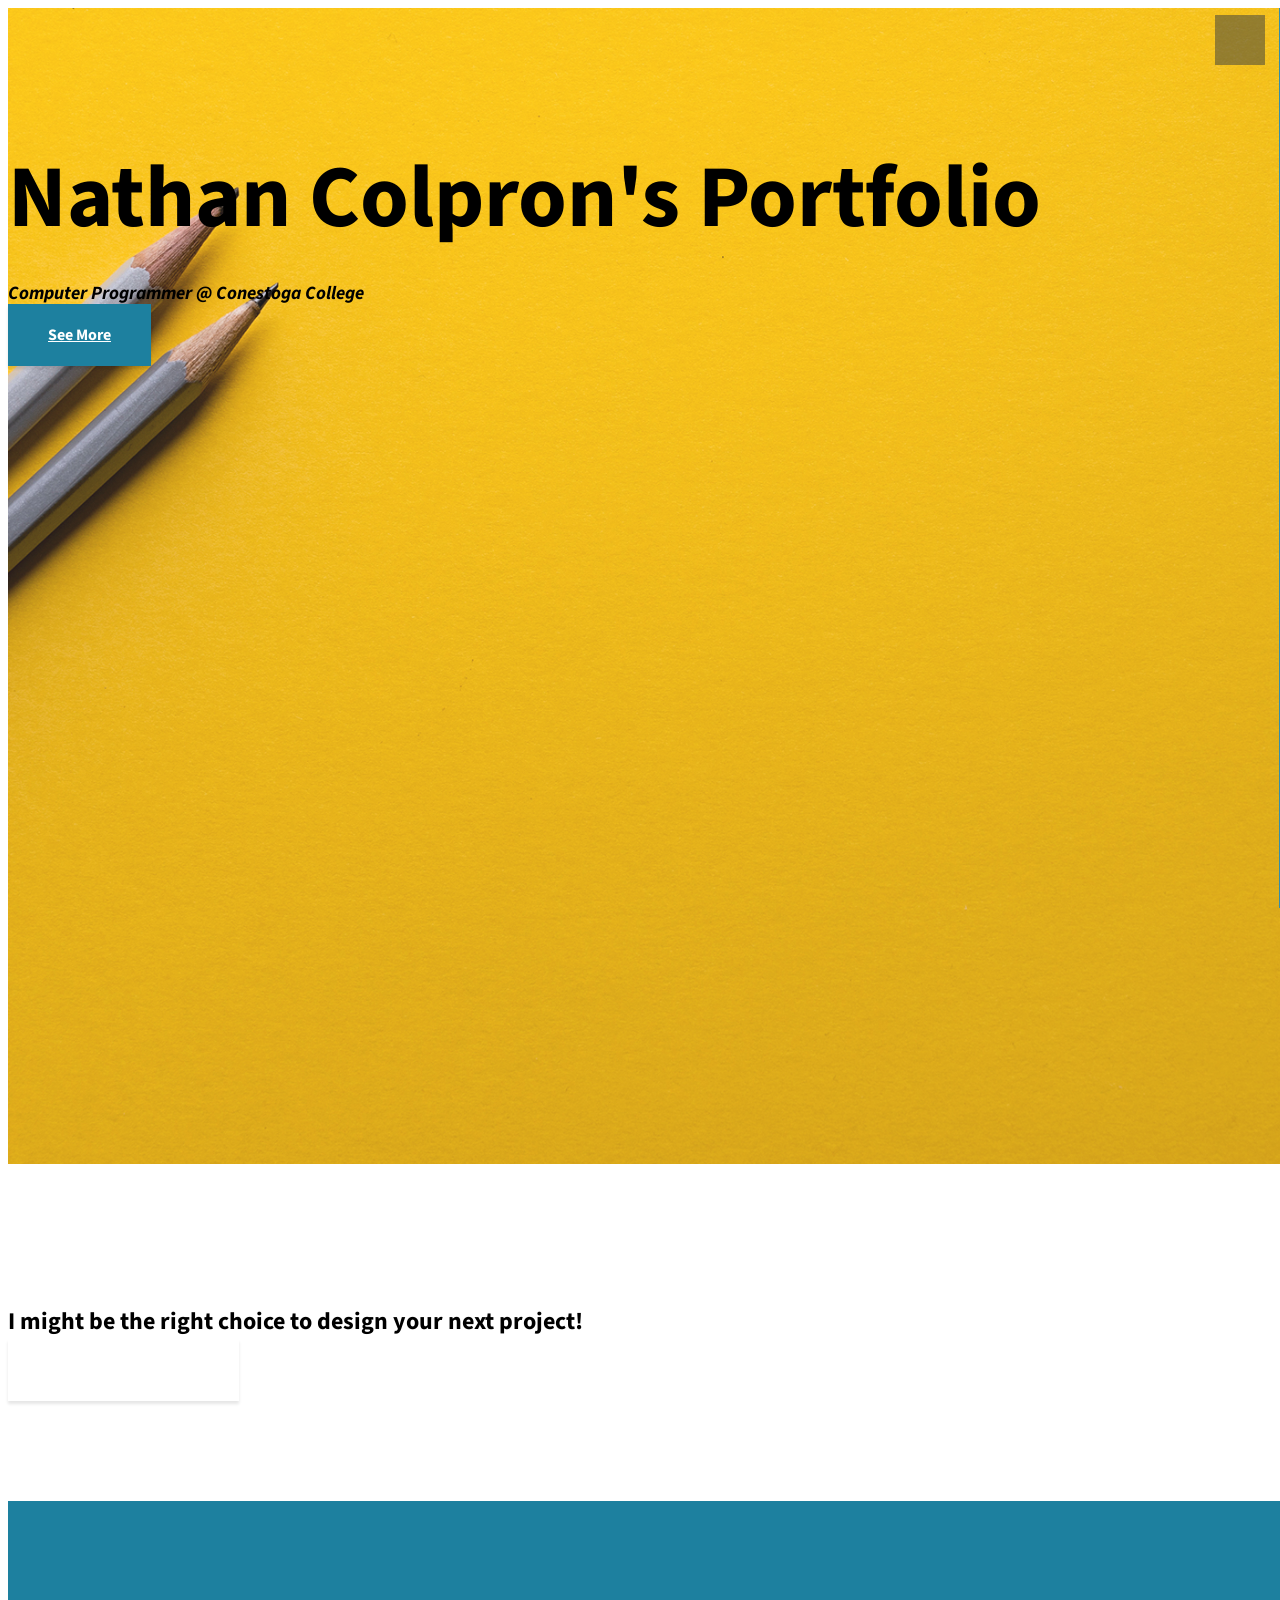
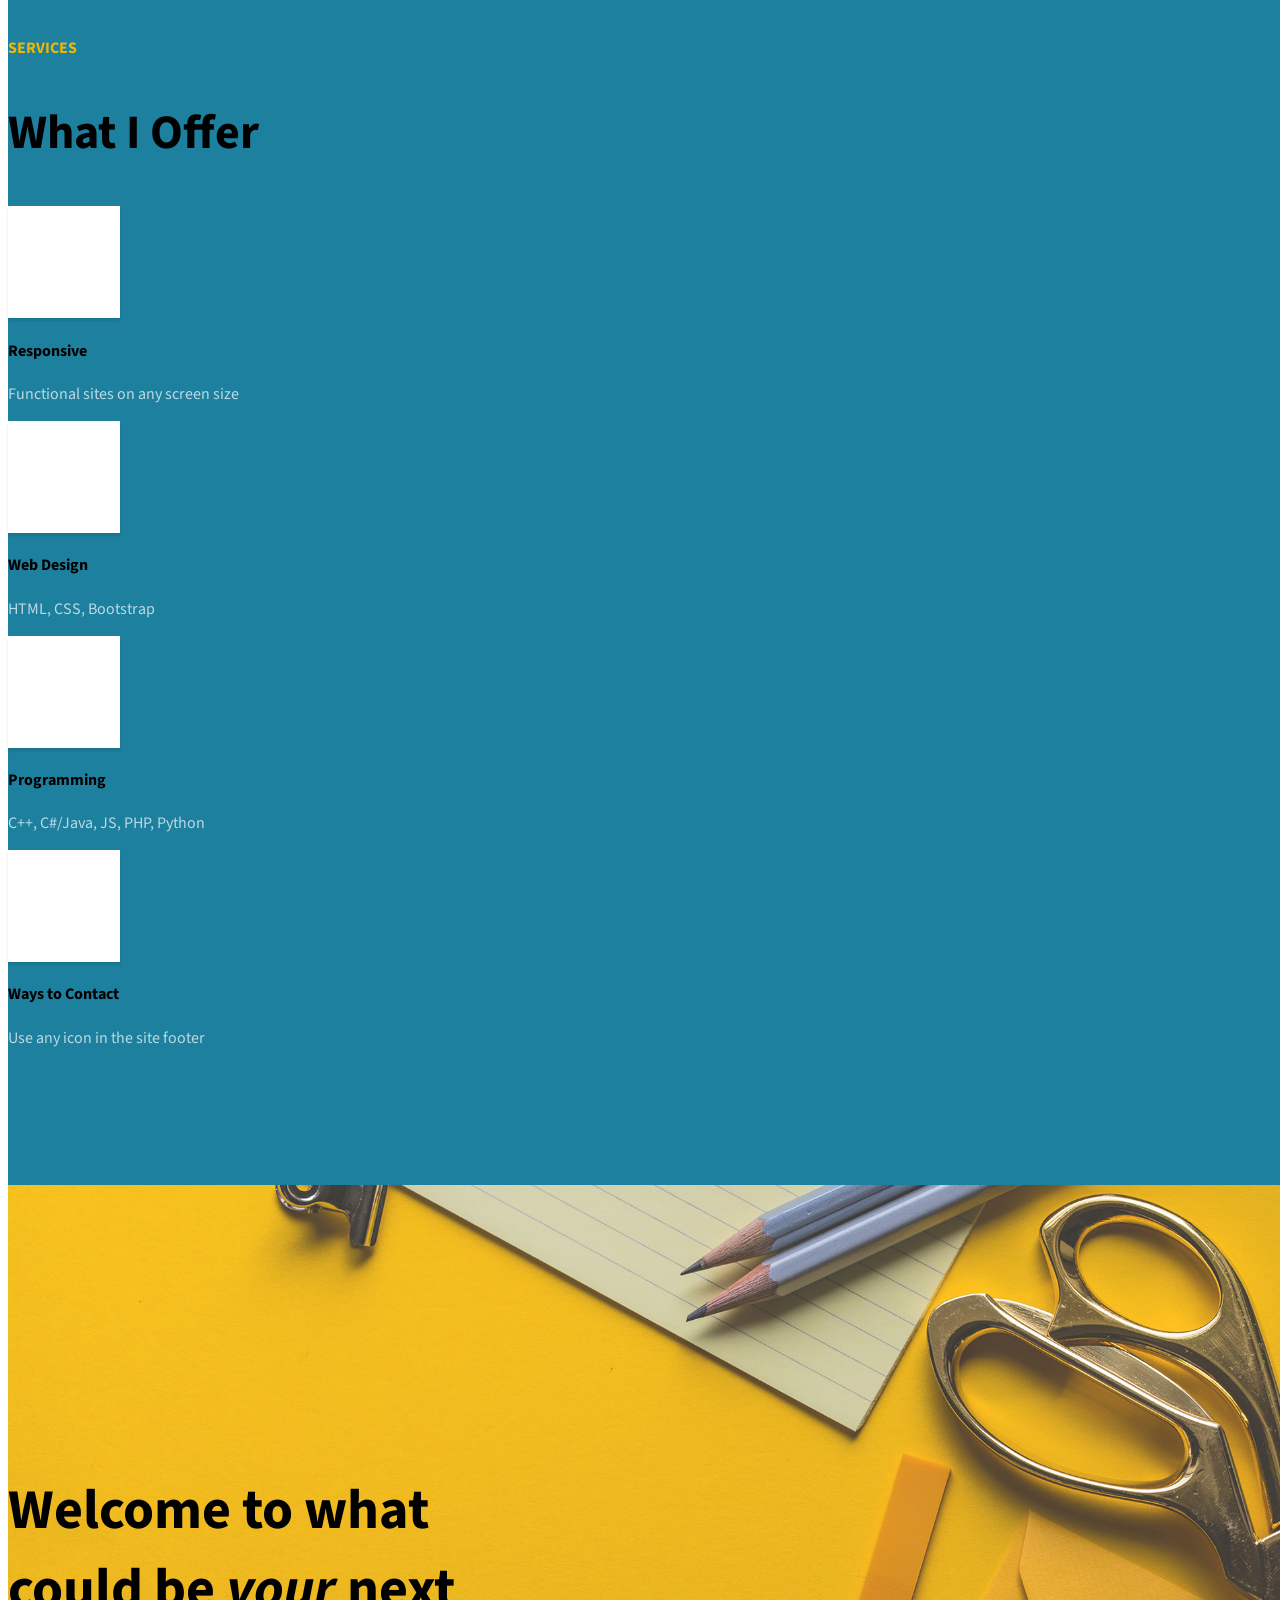
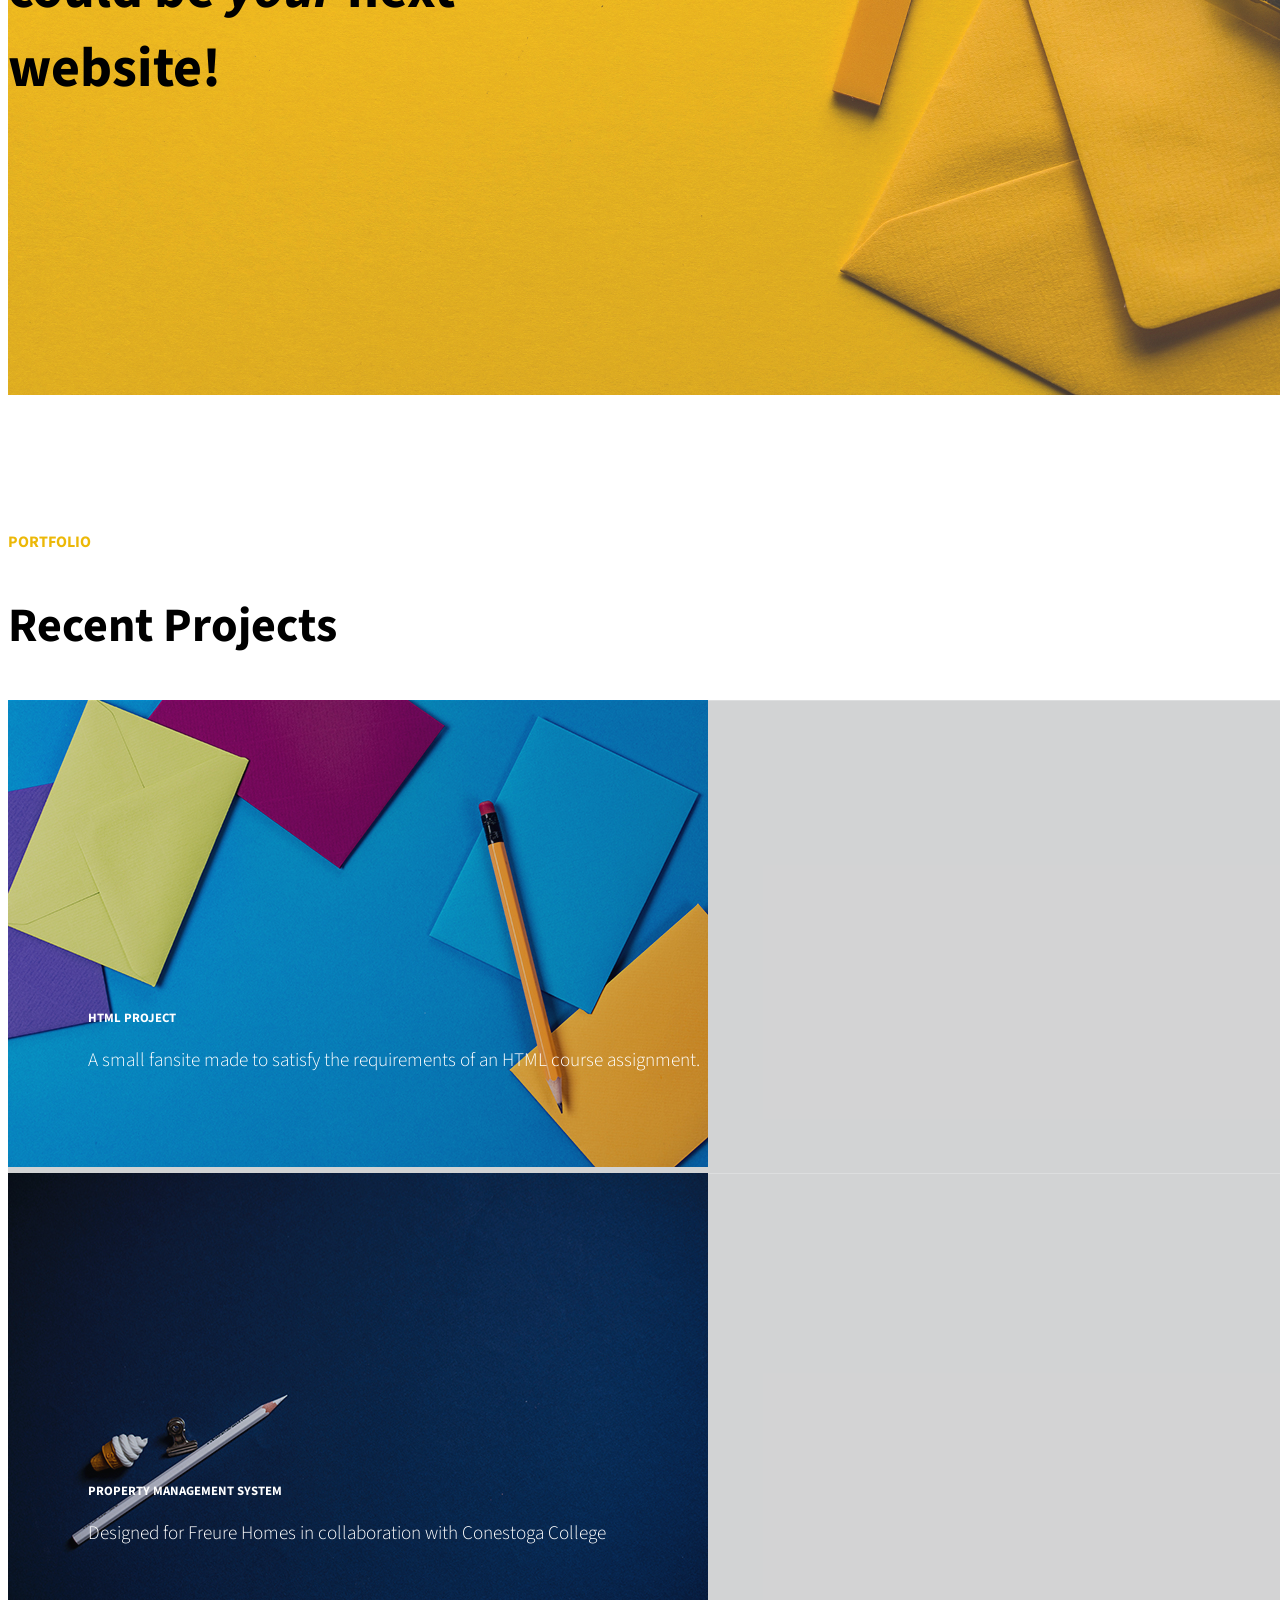
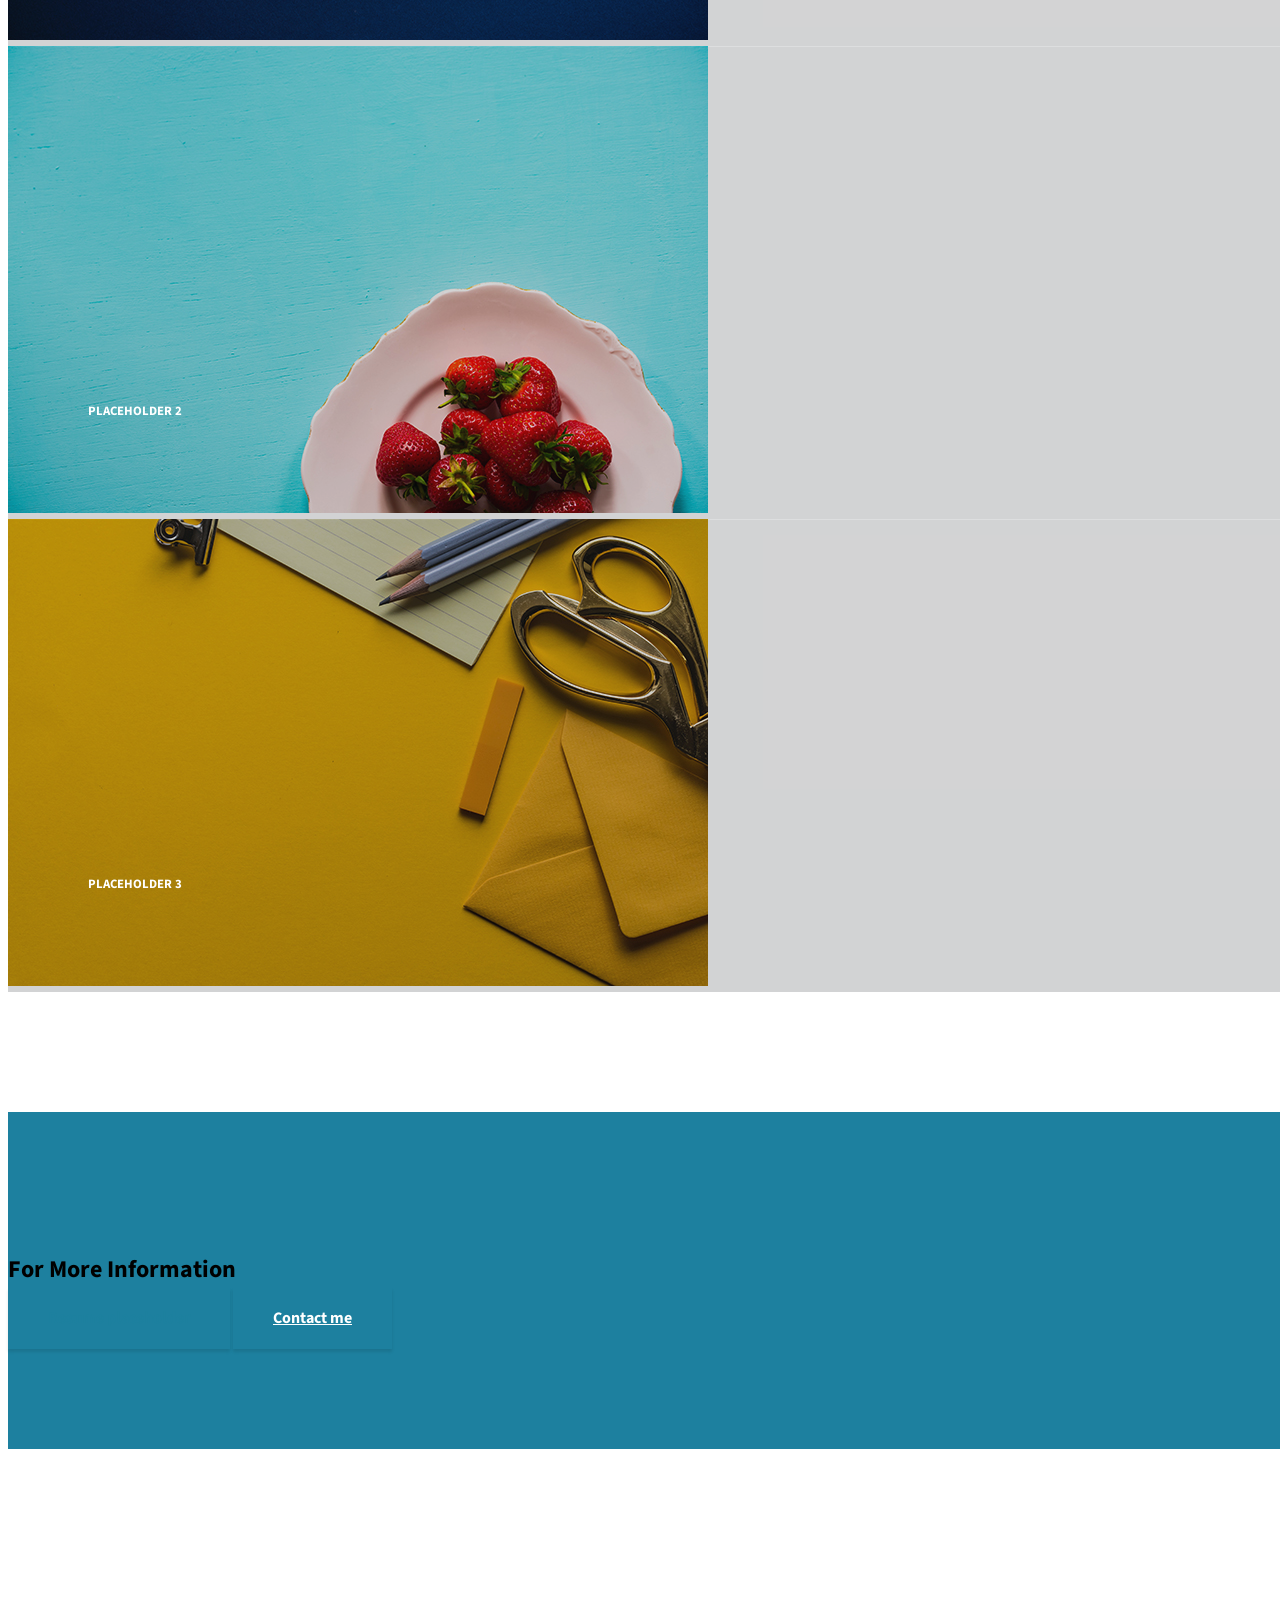
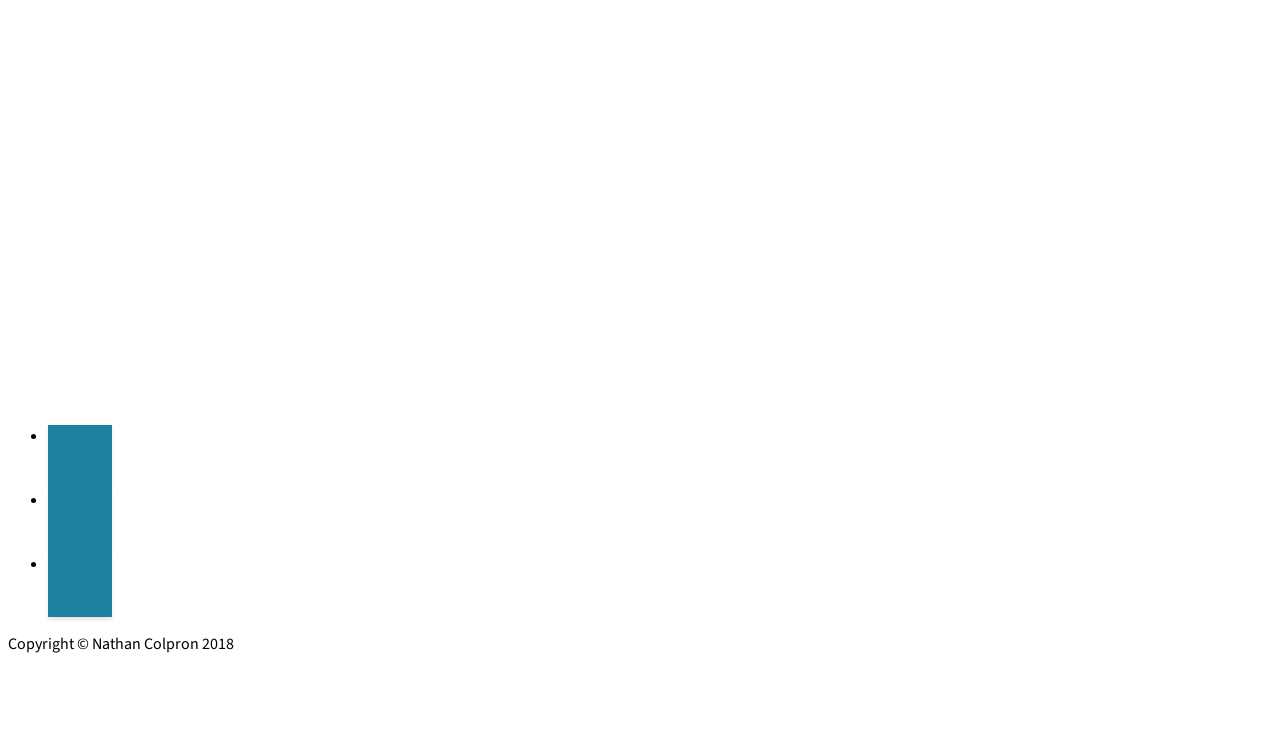
==== index.html @ 1860a694 "Update index.html" ====
<!DOCTYPE html>
<html lang="en">

  <head>

    <meta charset="utf-8">
    <meta name="viewport" content="width=device-width, initial-scale=1, shrink-to-fit=no">
    <meta name="description" content="">
    <meta name="author" content="">

    <title>Nathan Colpron's Portfolio</title>

    <!-- Bootstrap Core CSS -->
    <link href="vendor/bootstrap/css/bootstrap.min.css" rel="stylesheet">

    <!-- Custom Fonts -->
    <link href="vendor/font-awesome/css/font-awesome.min.css" rel="stylesheet" type="text/css">
    <link href="https://fonts.googleapis.com/css?family=Source+Sans+Pro:300,400,700,300italic,400italic,700italic" rel="stylesheet" type="text/css">
    <link href="vendor/simple-line-icons/css/simple-line-icons.css" rel="stylesheet">

    <!-- Custom CSS -->
    <link href="css/stylish-portfolio.min.css" rel="stylesheet">

  </head>

  <body id="page-top">
    <!-- Navigation -->
    <a class="menu-toggle rounded" href="#">
      <i class="fa fa-bars"></i>
    </a>
    <nav id="sidebar-wrapper">
      <ul class="sidebar-nav">
        <li class="sidebar-brand">
          <a class="js-scroll-trigger" href="#page-top">My Portfolio</a>
        </li>
        <li class="sidebar-nav-item">
          <a class="js-scroll-trigger" href="#page-top">Home</a>
        </li>
        <li class="sidebar-nav-item">
          <a class="js-scroll-trigger" href="#about">About</a>
        </li>
        <li class="sidebar-nav-item">
          <a class="js-scroll-trigger" href="#services">Services</a>
        </li>
        <li class="sidebar-nav-item">
          <a class="js-scroll-trigger" href="#portfolio">Portfolio Entries</a>
        </li>
        <li class="sidebar-nav-item">
          <a class="js-scroll-trigger" href="#contact">Contact</a>
        </li>
      </ul>
    </nav>

    <!-- Header -->
    <header class="masthead d-flex">
      <div class="container text-center my-auto">
        <h1 class="mb-1">Nathan Colpron's Portfolio</h1>
        <h3 class="mb-5">
          <em>Computer Programmer @ Conestoga College</em>
        </h3>
        <a class="btn btn-primary btn-xl js-scroll-trigger" href="#about">See More</a>
      </div>
      <div class="overlay"></div>
    </header>

    <!-- About -->
    <section class="content-section bg-light" id="about">
      <div class="container text-center">
        <div class="row">
          <div class="col-lg-10 mx-auto">
            <h2>I might be the right choice to design your next project!</h2>
            <p class="lead mb-5"></p>
            <a class="btn btn-dark btn-xl js-scroll-trigger" href="#services">My Service Experience</a>
          </div>
        </div>
      </div>
    </section>

    <!-- Services -->
    <section class="content-section bg-primary text-white text-center" id="services">
      <div class="container">
        <div class="content-section-heading">
          <h3 class="text-secondary mb-0">Services</h3>
          <h2 class="mb-5">What I Offer</h2>
        </div>
        <div class="row">
          <div class="col-lg-3 col-md-6 mb-5 mb-lg-0">
            <span class="service-icon rounded-circle mx-auto mb-3">
              <i class="icon-screen-smartphone"></i>
            </span>
            <h4>
              <strong>Responsive</strong>
            </h4>
            <p class="text-faded mb-0">Functional sites on any screen size</p>
          </div>
          <div class="col-lg-3 col-md-6 mb-5 mb-lg-0">
            <span class="service-icon rounded-circle mx-auto mb-3">
              <i class="icon-pencil"></i>
            </span>
            <h4>
              <strong>Web Design</strong>
            </h4>
            <p class="text-faded mb-0">HTML, CSS, Bootstrap</p>
          </div>
          <div class="col-lg-3 col-md-6 mb-5 mb-md-0">
            <span class="service-icon rounded-circle mx-auto mb-3">
              <i class="icon-like"></i>
            </span>
            <h4>
              <strong>Programming</strong>
            </h4>
            <p class="text-faded mb-0">C++, C#/Java, JS, PHP, Python</p>
          </div>
          <div class="col-lg-3 col-md-6">
            <span class="service-icon rounded-circle mx-auto mb-3">
              <i class="icon-mustache"></i>
            </span>
            <h4>
              <strong>Ways to Contact</strong>
            </h4>
            <p class="text-faded mb-0">Use any icon in the site footer</p>
          </div>
        </div>
      </div>
    </section>

    <!-- Callout -->
    <section class="callout">
      <div class="container text-center">
        <h2 class="mx-auto mb-5">Welcome to what could be 
          <em>your</em>
          next website!</h2>
      </div>
    </section>

    <!-- Portfolio -->
    <section class="content-section" id="portfolio">
      <div class="container">
        <div class="content-section-heading text-center">
          <h3 class="text-secondary mb-0">Portfolio</h3>
          <h2 class="mb-5">Recent Projects</h2>
        </div>
        <div class="row no-gutters">
          <div class="col-lg-6">
            <a class="portfolio-item" href="https://info2300-prototype.herokuapp.com/">
              <span class="caption">
                <span class="caption-content">
                  <h2>HTML Project</h2>
                  <p class="mb-0">A small fansite made to satisfy the requirements of an HTML course assignment.</p>
                </span>
              </span>
              <img class="img-fluid" src="img/portfolio-1.jpg" alt="">
            </a>
          </div>
          <div class="col-lg-6">
            <a class="portfolio-item" href="https://property-mm.herokuapp.com">
              <span class="caption">
                <span class="caption-content">
                  <h2>Property Management System</h2>
                  <p class="mb-0">Designed for Freure Homes in collaboration with Conestoga College</p>
                </span>
              </span>
              <img class="img-fluid" src="img/portfolio-2.jpg" alt="">
            </a>
          </div>
          <div class="col-lg-6">
            <a class="portfolio-item" href="#">
              <span class="caption">
                <span class="caption-content">
                  <h2>Placeholder 2</h2>
                  <p class="mb-0"></p>
                </span>
              </span>
              <img class="img-fluid" src="img/portfolio-3.jpg" alt="">
            </a>
          </div>
          <div class="col-lg-6">
            <a class="portfolio-item" href="#">
              <span class="caption">
                <span class="caption-content">
                  <h2>Placeholder 3</h2>
                  <p class="mb-0"></p>
                </span>
              </span>
              <img class="img-fluid" src="img/portfolio-4.jpg" alt="">
            </a>
          </div>
        </div>
      </div>
    </section>

    <!-- Call to Action -->
    <section class="content-section bg-primary text-white">
      <div class="container text-center">
        <h2 class="mb-4">For More Information</h2>
        <a href="#" class="btn btn-xl btn-light mr-4">Resume placeholder</a>
        <a href="#contact" class="btn btn-xl btn-dark">Contact me</a>
      </div>
    </section>

    <!-- Map -->
    <section id="contact" class="map">
      <iframe width="100%" height="100%" frameborder="0" scrolling="no" marginheight="0" marginwidth="0" src="https://www.google.com/maps/embed?pb=!1m18!1m12!1m3!1d23197.894462705535!2d-80.39174170950518!3d43.38252695583931!2m3!1f0!2f0!3f0!3m2!1i1024!2i768!4f13.1!3m3!1m2!1s0x0%3A0x2043c24369ede07e!2sConestoga+College!5e0!3m2!1sen!2sca!4v1531858212692"></iframe>
      <br/>
      <small>
        <a href="https://goo.gl/maps/3Xc9V2ME5YK2"></a>
      </small>
    </section>

    <!-- Footer -->
    <footer class="footer text-center">
      <div class="container">
        <ul class="list-inline mb-5">
          <li class="list-inline-item">
            <a class="social-link rounded-circle text-white mr-3" href="mailto:colproman@gmail.com">
              <i class="icon-social-google"></i>
            </a>
          </li>
          <li class="list-inline-item">
            <a class="social-link rounded-circle text-white mr-3" href="https://steamcommunity.com/id/cartman37/">
              <i class="icon-social-steam"></i>
            </a>
          </li>
          <li class="list-inline-item">
            <a class="social-link rounded-circle text-white" href="https://github.com/Cartman37">
              <i class="icon-social-github"></i>
            </a>
          </li>
        </ul>
        <p class="text-muted small mb-0">Copyright &copy; Nathan Colpron 2018</p>
      </div>
    </footer>

    <!-- Scroll to Top Button-->
    <a class="scroll-to-top rounded js-scroll-trigger" href="#page-top">
      <i class="fa fa-angle-up"></i>
    </a>

    <!-- Bootstrap core JavaScript -->
    <script src="vendor/jquery/jquery.min.js"></script>
    <script src="vendor/bootstrap/js/bootstrap.bundle.min.js"></script>

    <!-- Plugin JavaScript -->
    <script src="vendor/jquery-easing/jquery.easing.min.js"></script>

    <!-- Custom scripts for this template -->
    <script src="js/stylish-portfolio.min.js"></script>

  </body>

</html>
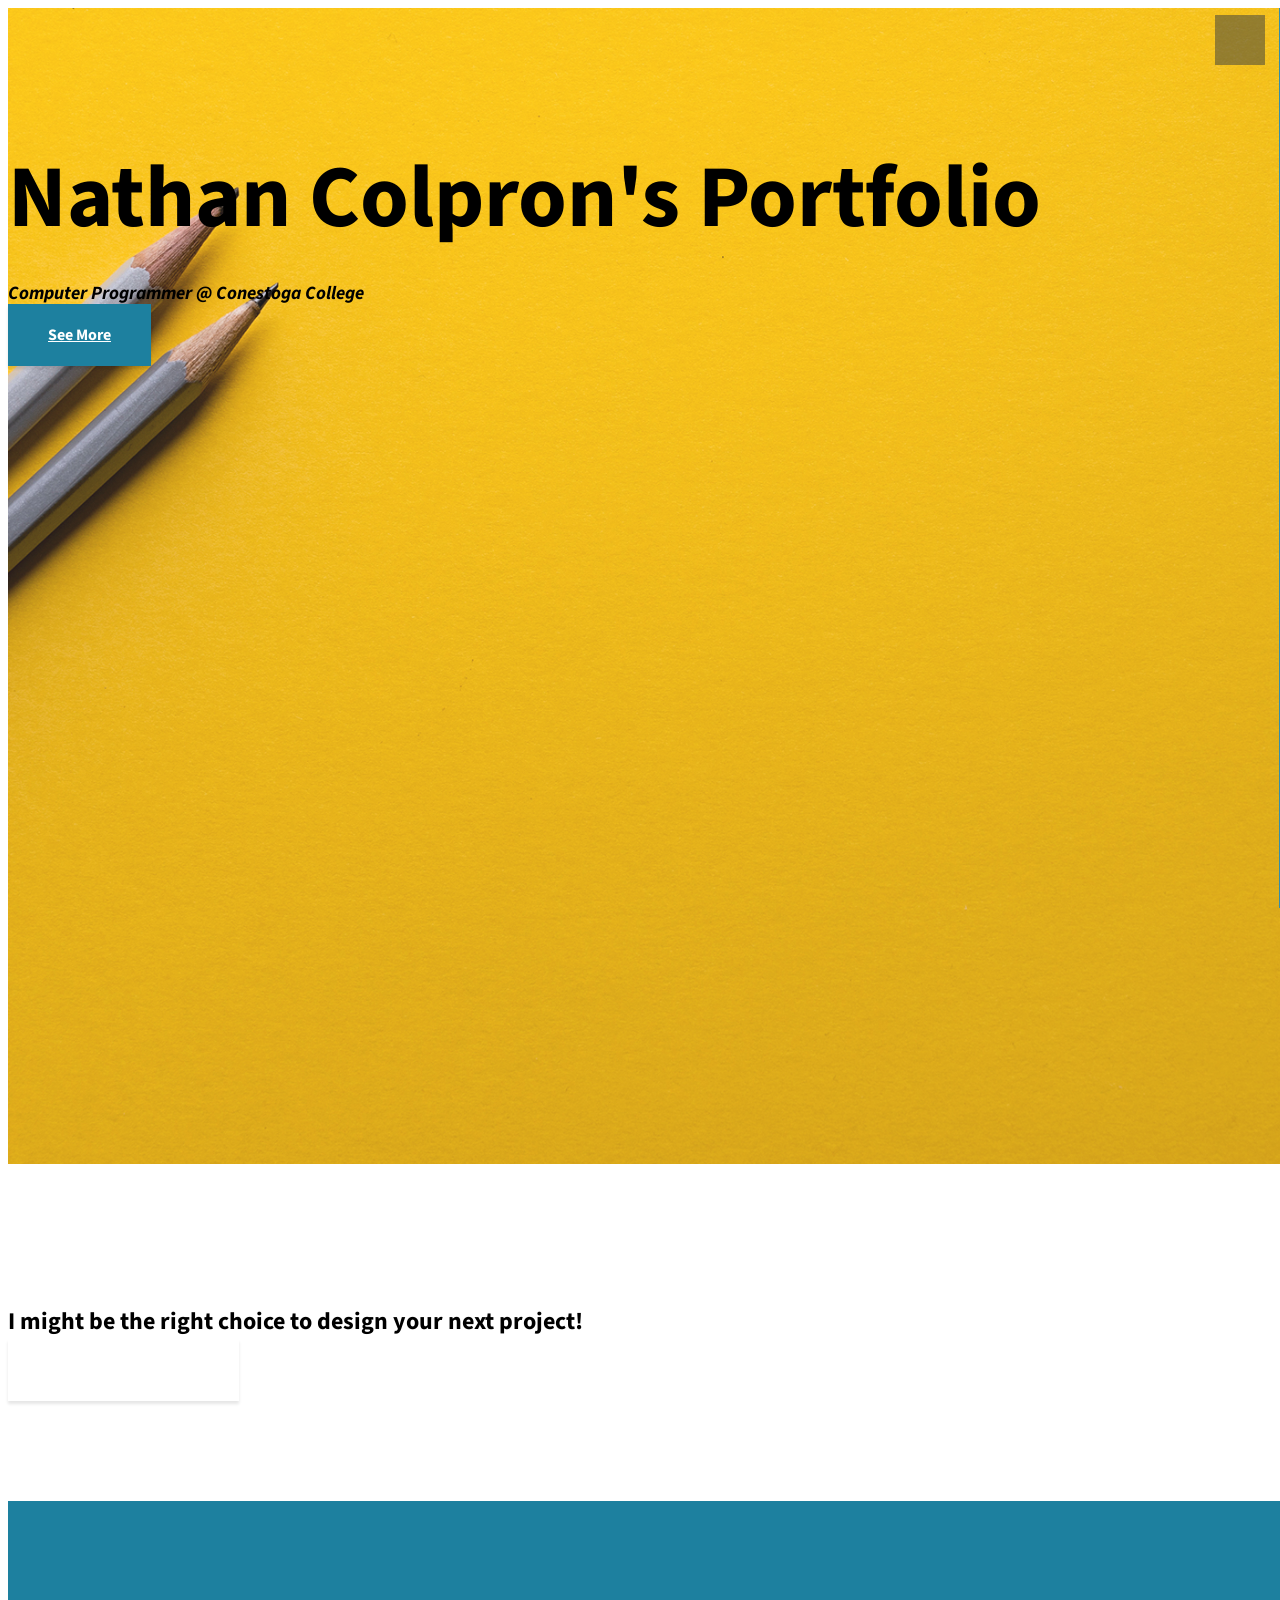
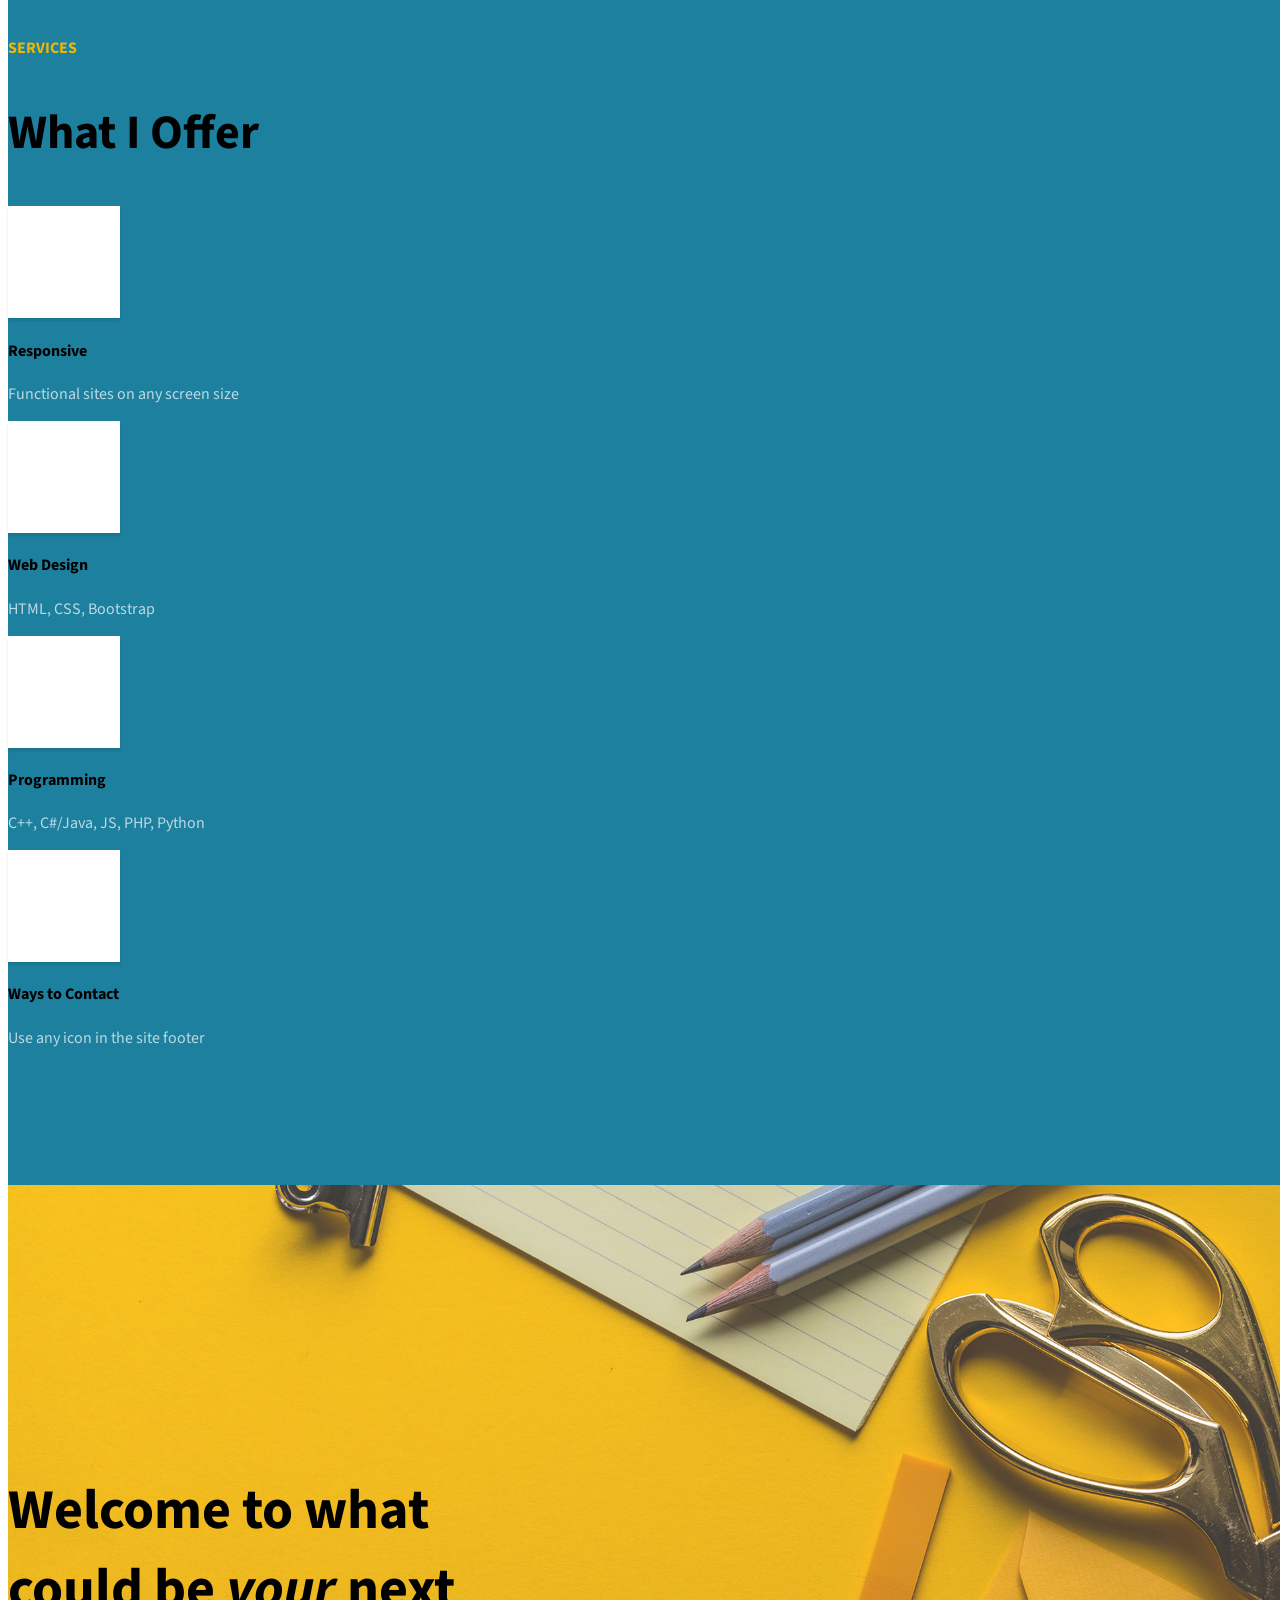
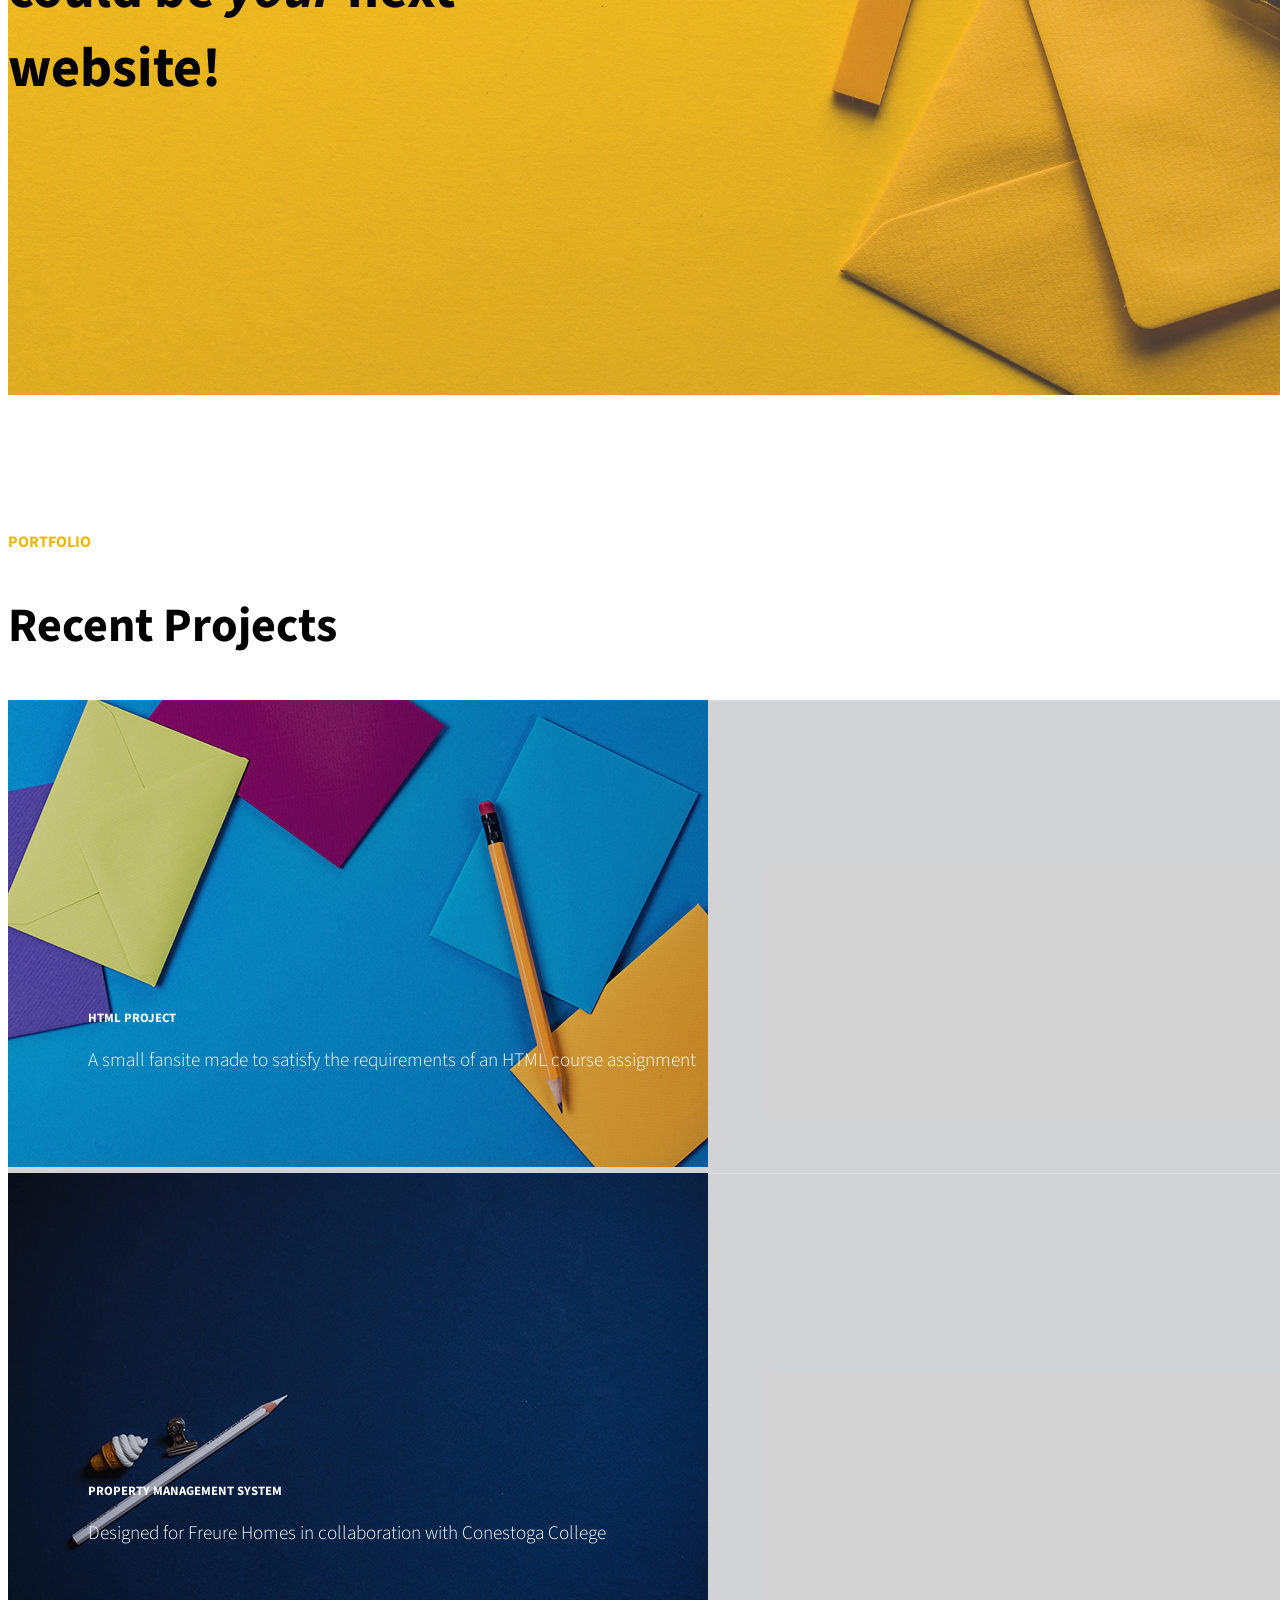
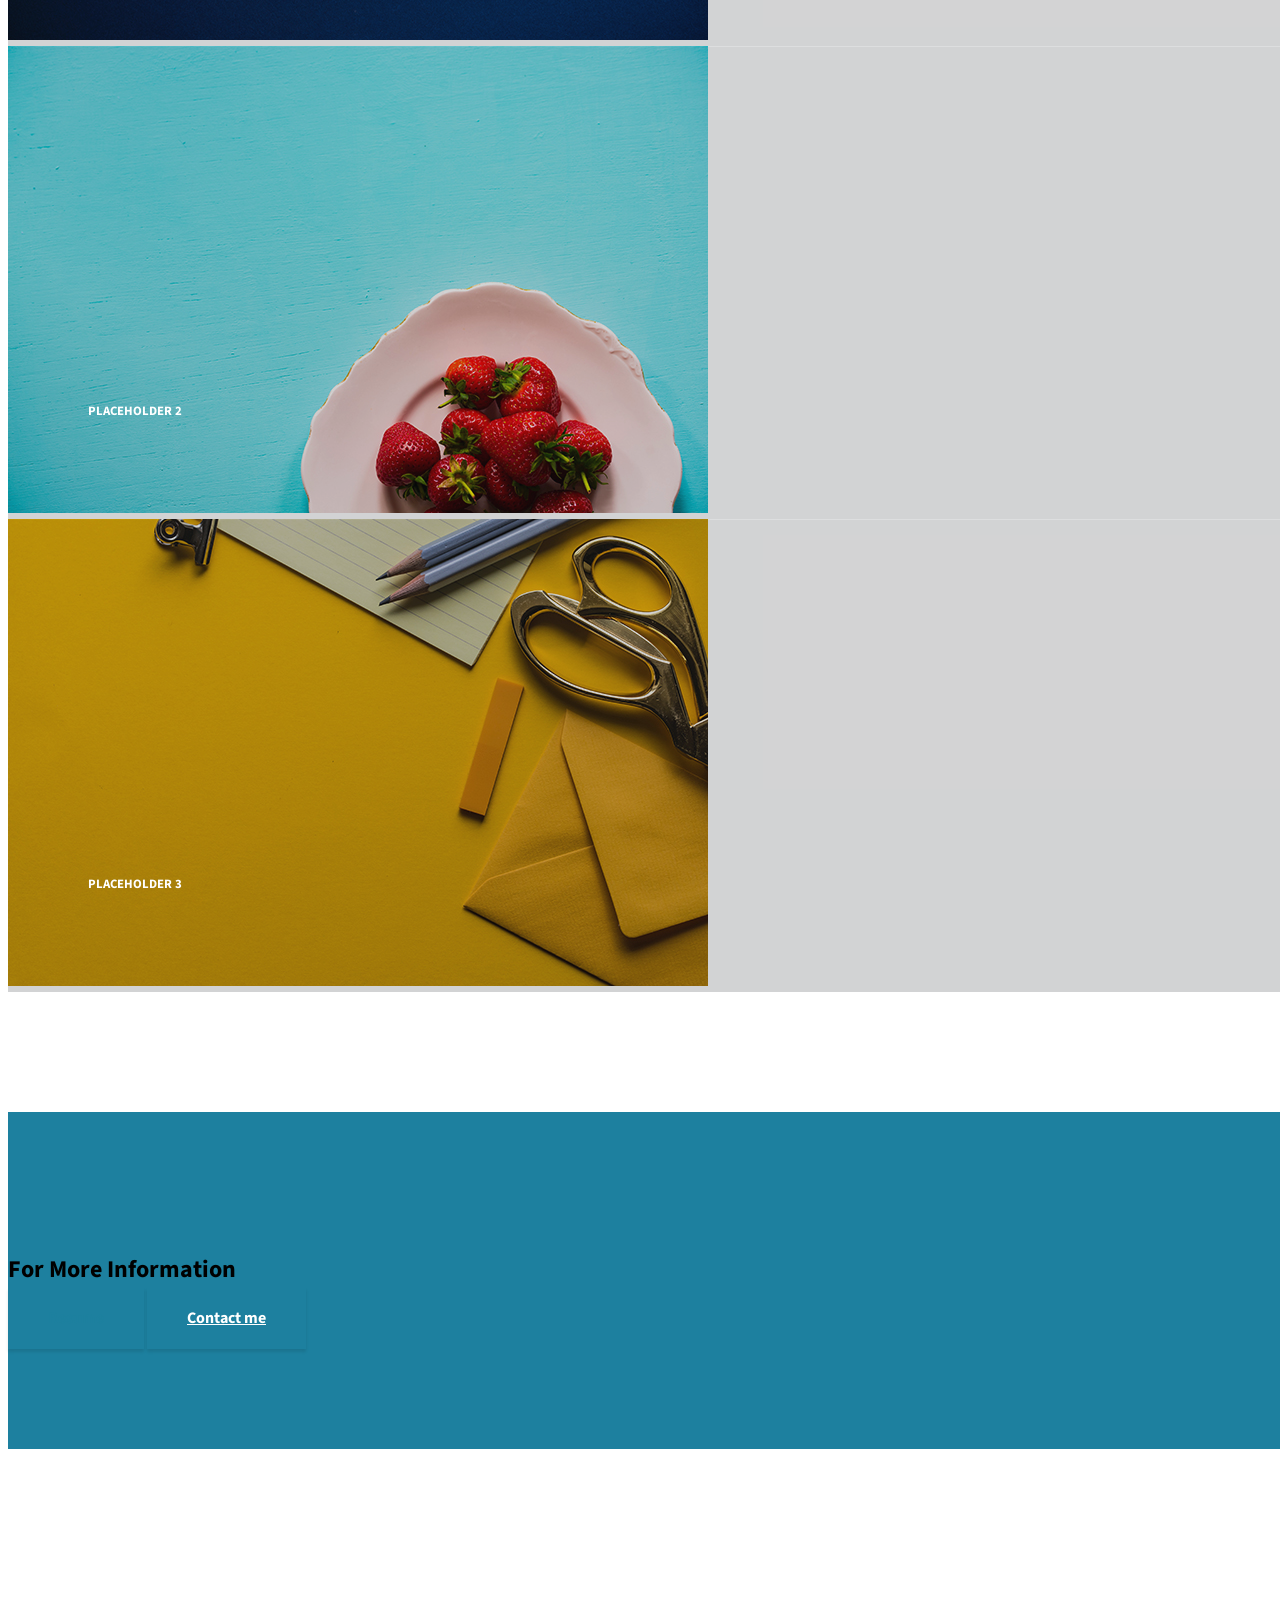
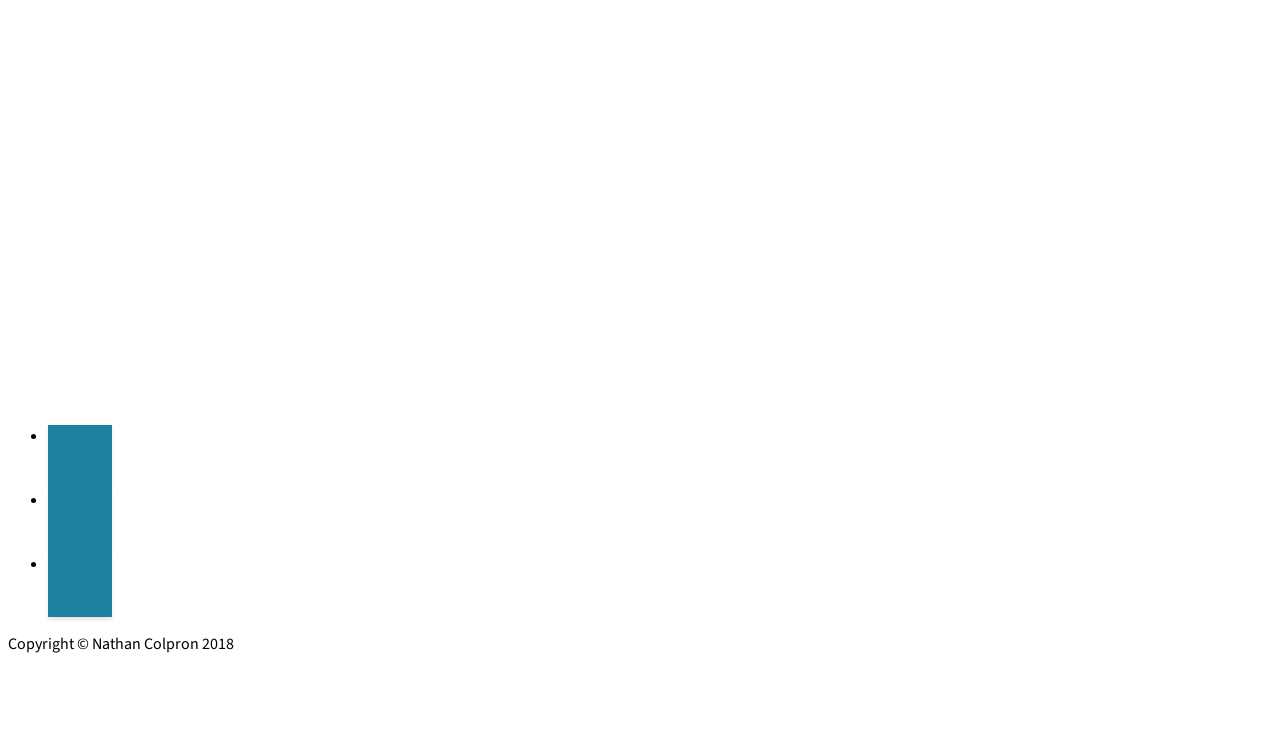
==== commit 7ce48157: "Update index.html" ====
--- a/index.html
+++ b/index.html
@@ -127,9 +127,7 @@
     <!-- Callout -->
     <section class="callout">
       <div class="container text-center">
-        <h2 class="mx-auto mb-5">Welcome to what could be 
-          <em>your</em>
-          next website!</h2>
+        <h2 class="mx-auto mb-5">Welcome to what could be <em>your</em> next website!</h2>
       </div>
     </section>
 
@@ -146,7 +144,7 @@
               <span class="caption">
                 <span class="caption-content">
                   <h2>HTML Project</h2>
-                  <p class="mb-0">A small fansite made to satisfy the requirements of an HTML course assignment.</p>
+                  <p class="mb-0">A small fansite made to satisfy the requirements of an HTML course assignment</p>
                 </span>
               </span>
               <img class="img-fluid" src="img/portfolio-1.jpg" alt="">
@@ -193,7 +191,7 @@
     <section class="content-section bg-primary text-white">
       <div class="container text-center">
         <h2 class="mb-4">For More Information</h2>
-        <a href="#" class="btn btn-xl btn-light mr-4">Resume placeholder</a>
+        <a href="https://1drv.ms/w/s!AmDnnUa-rQB1kLZS7uIqD1ZWAh9G8A" class="btn btn-xl btn-light mr-4">Resume</a>
         <a href="#contact" class="btn btn-xl btn-dark">Contact me</a>
       </div>
     </section>
@@ -212,7 +210,7 @@
       <div class="container">
         <ul class="list-inline mb-5">
           <li class="list-inline-item">
-            <a class="social-link rounded-circle text-white mr-3" href="mailto:colproman@gmail.com">
+            <a class="social-link rounded-circle text-white mr-3" href="mailto:ncolpron@gmail.com">
               <i class="icon-social-google"></i>
             </a>
           </li>
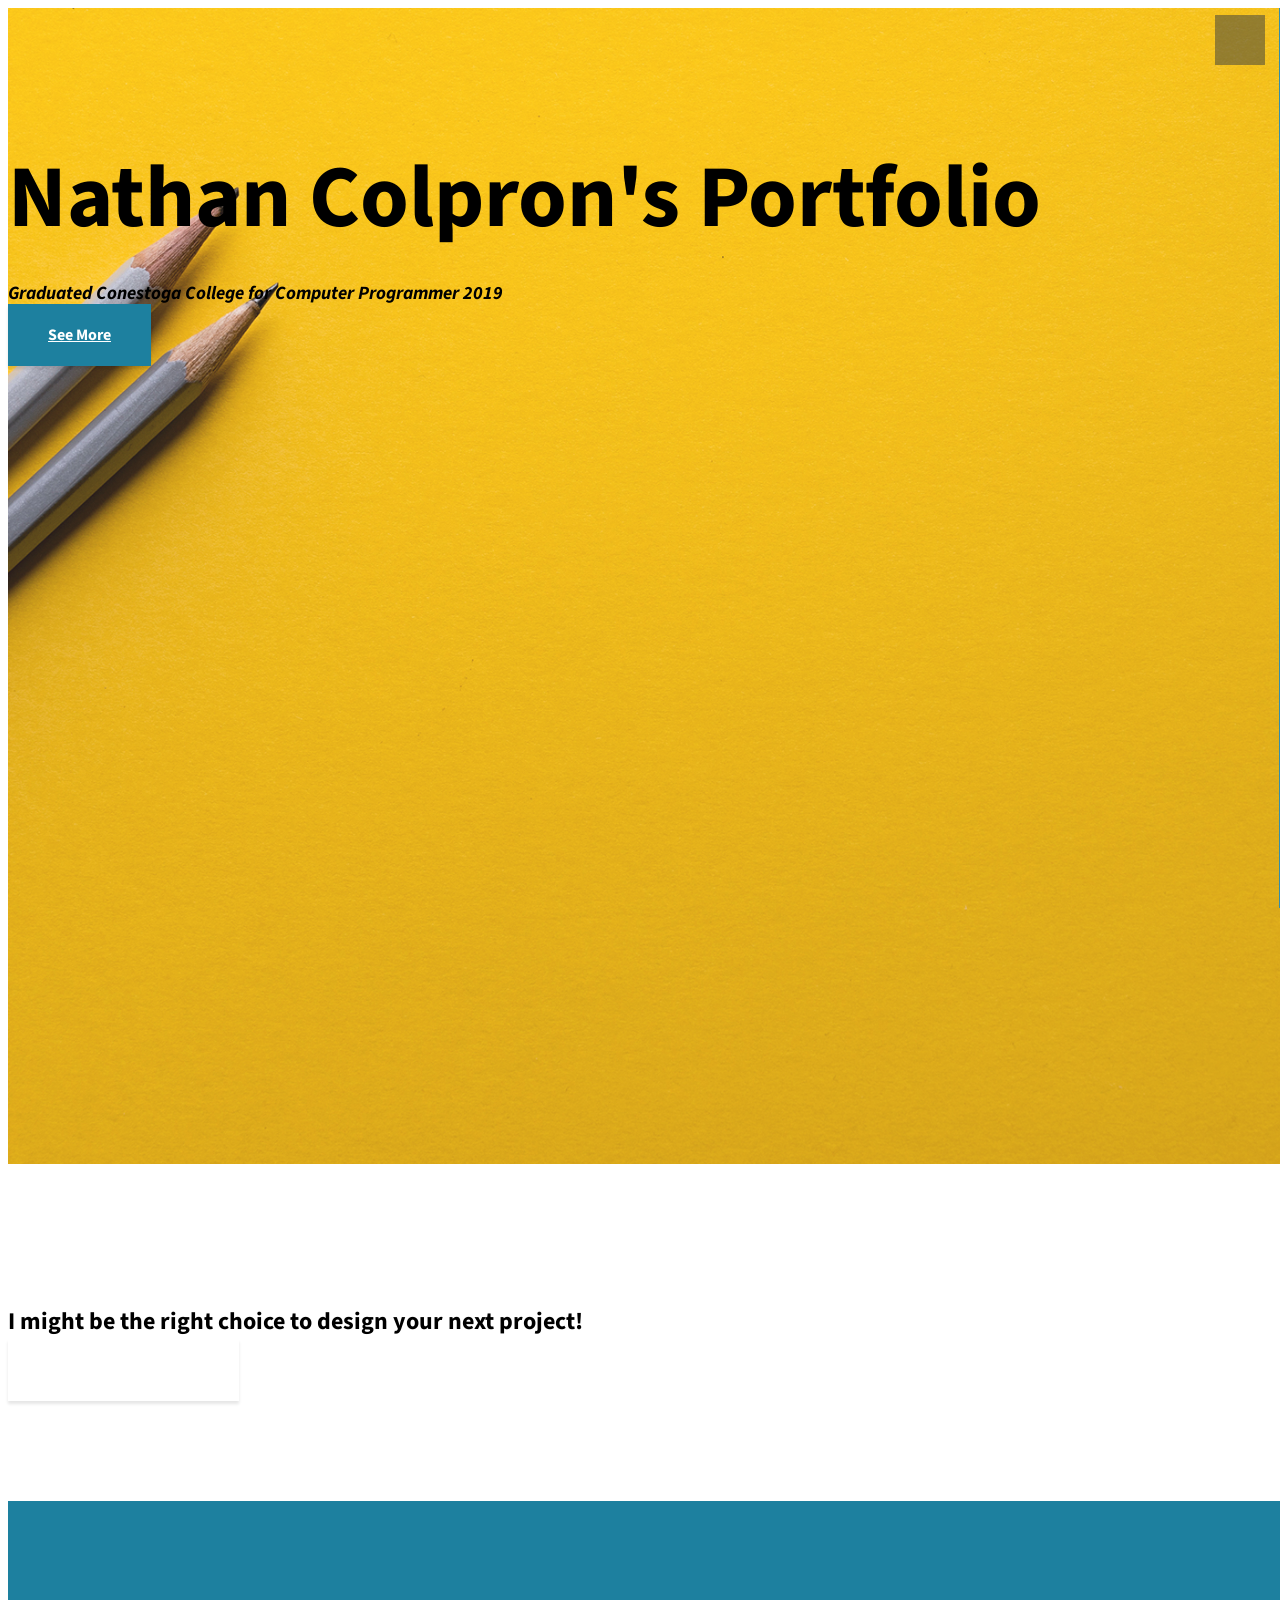
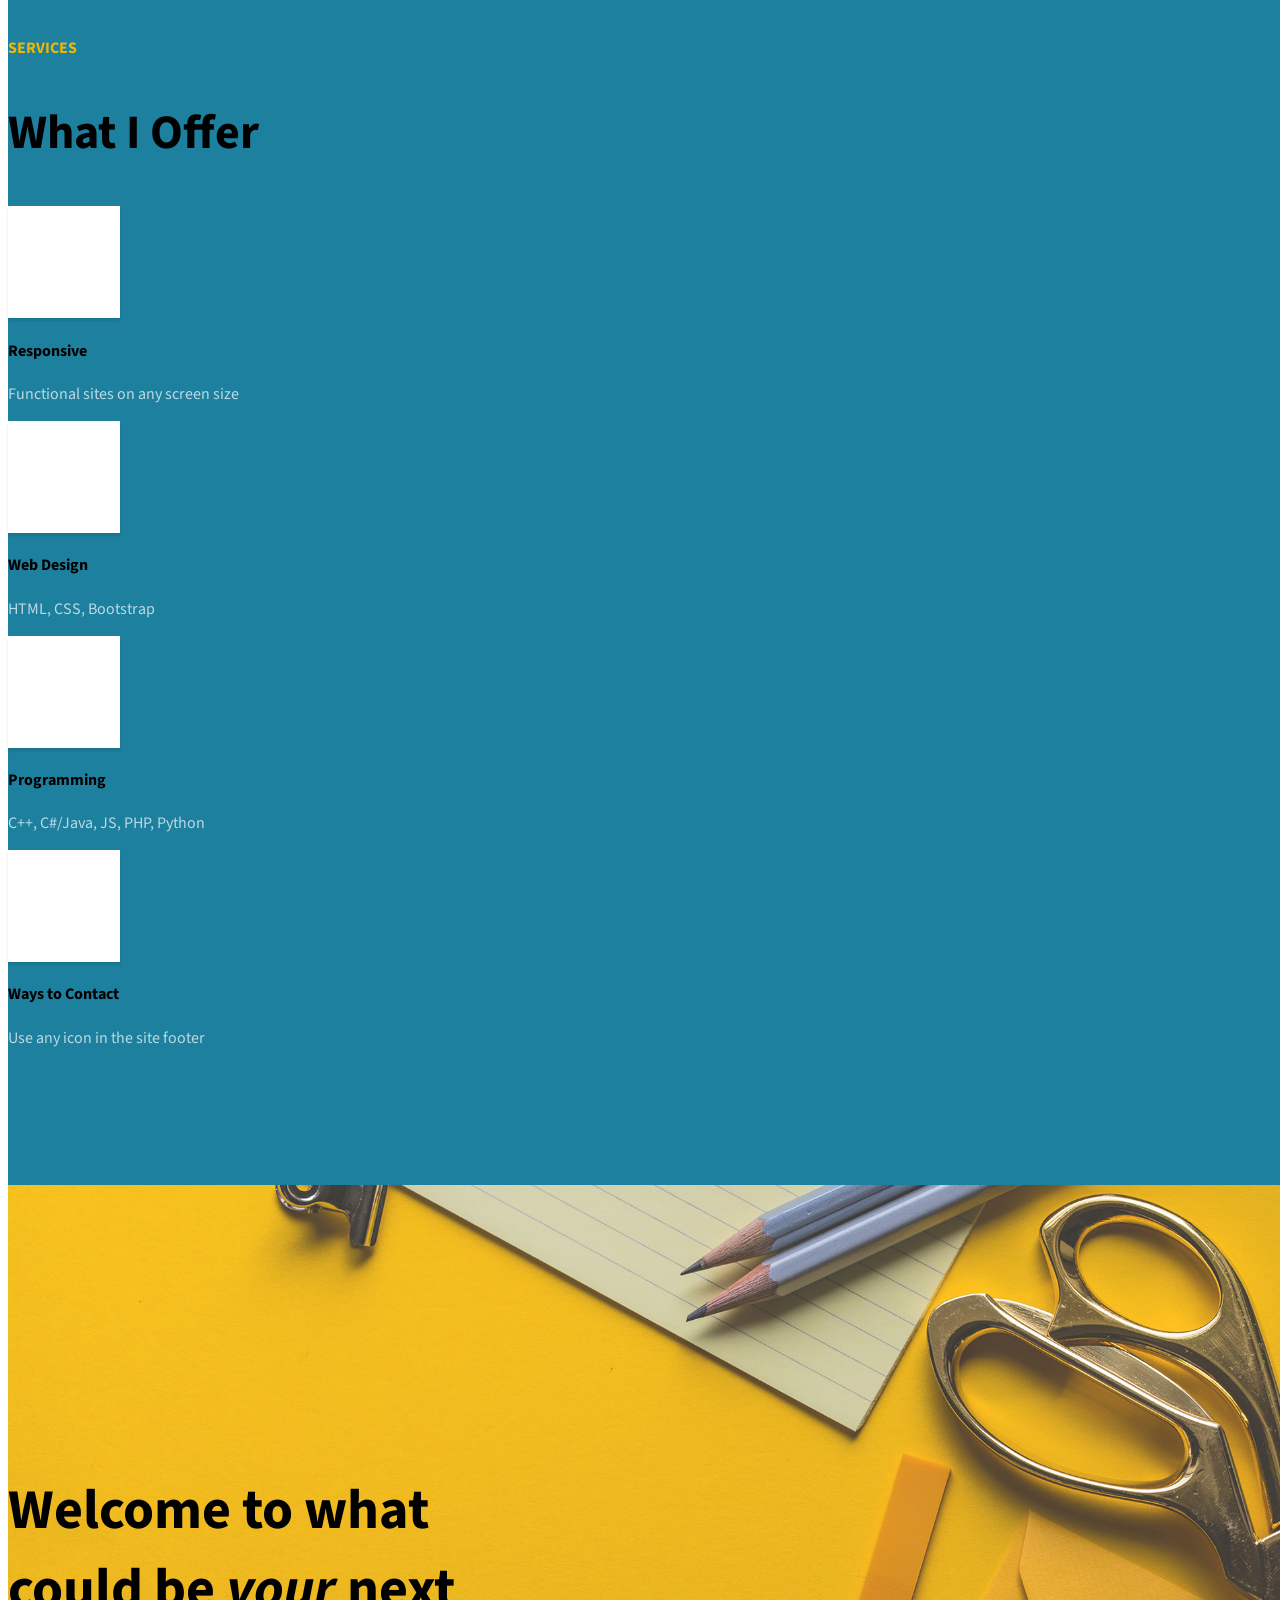
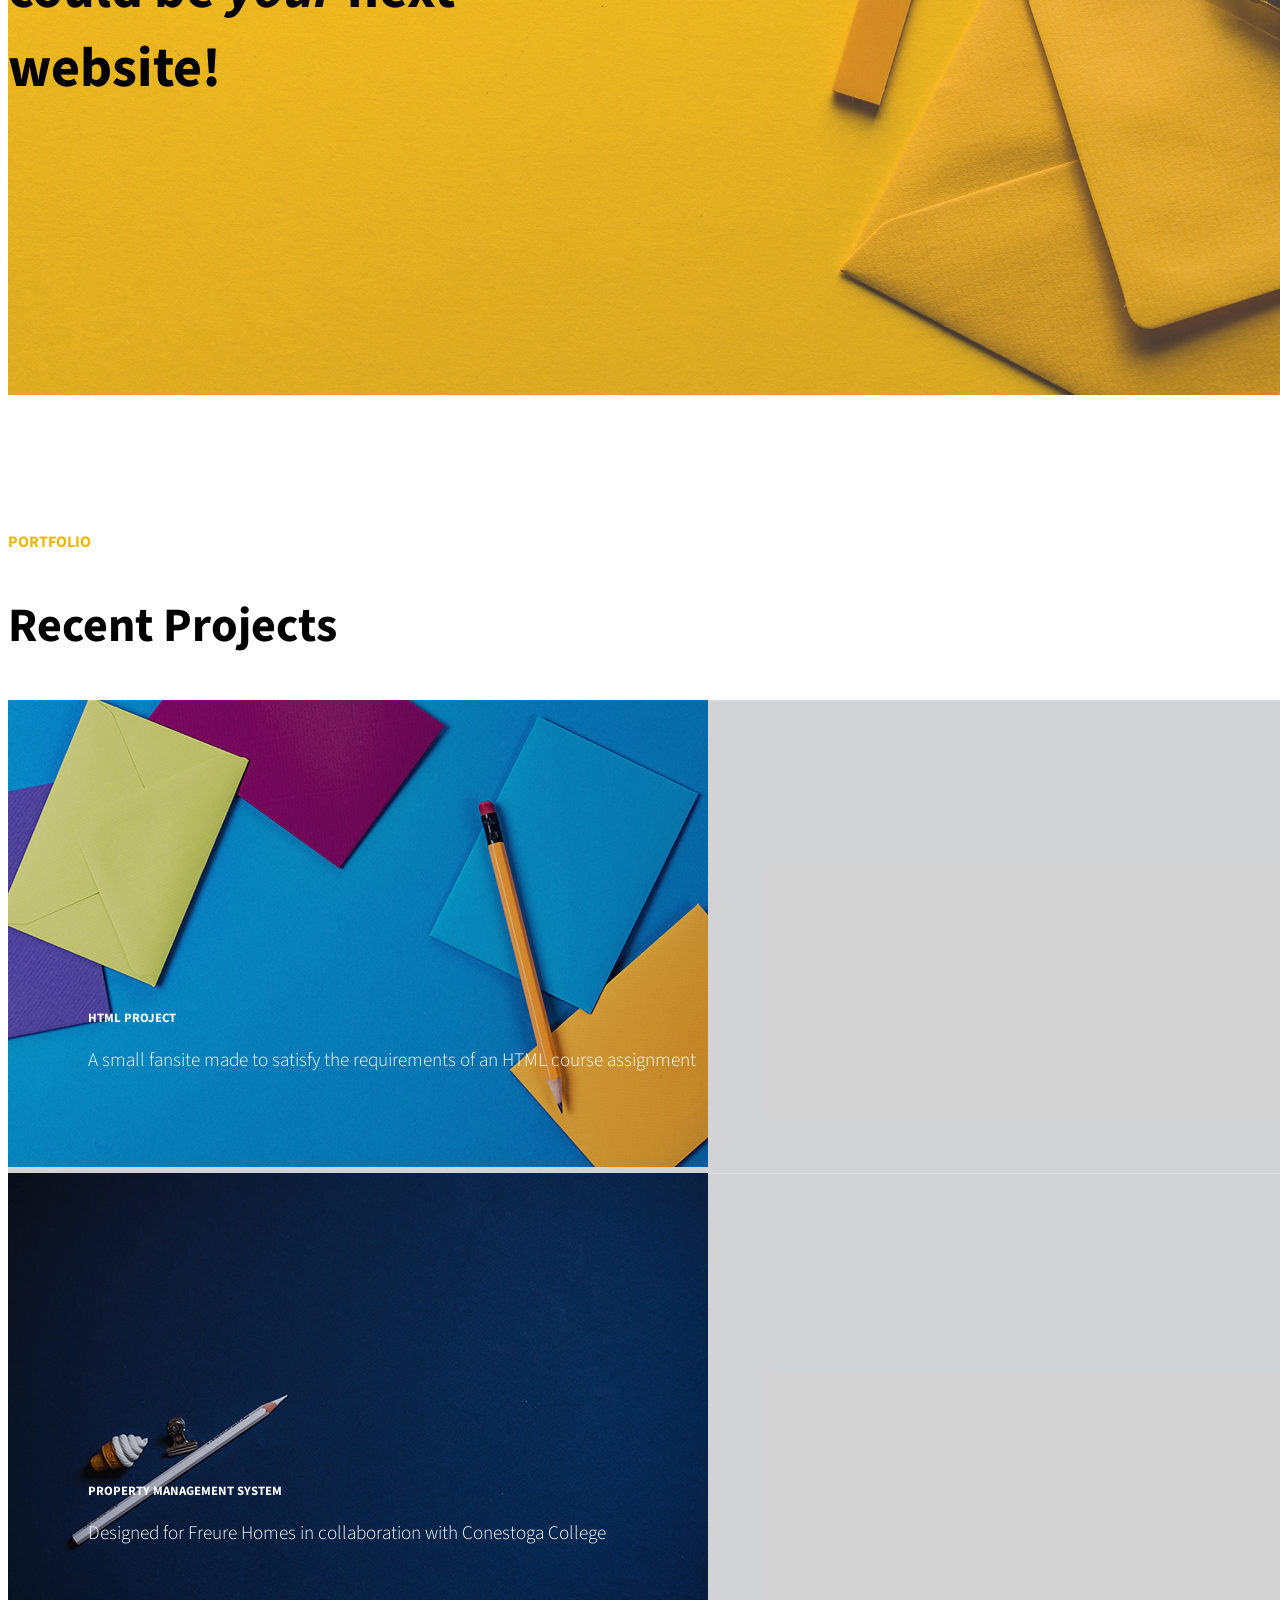
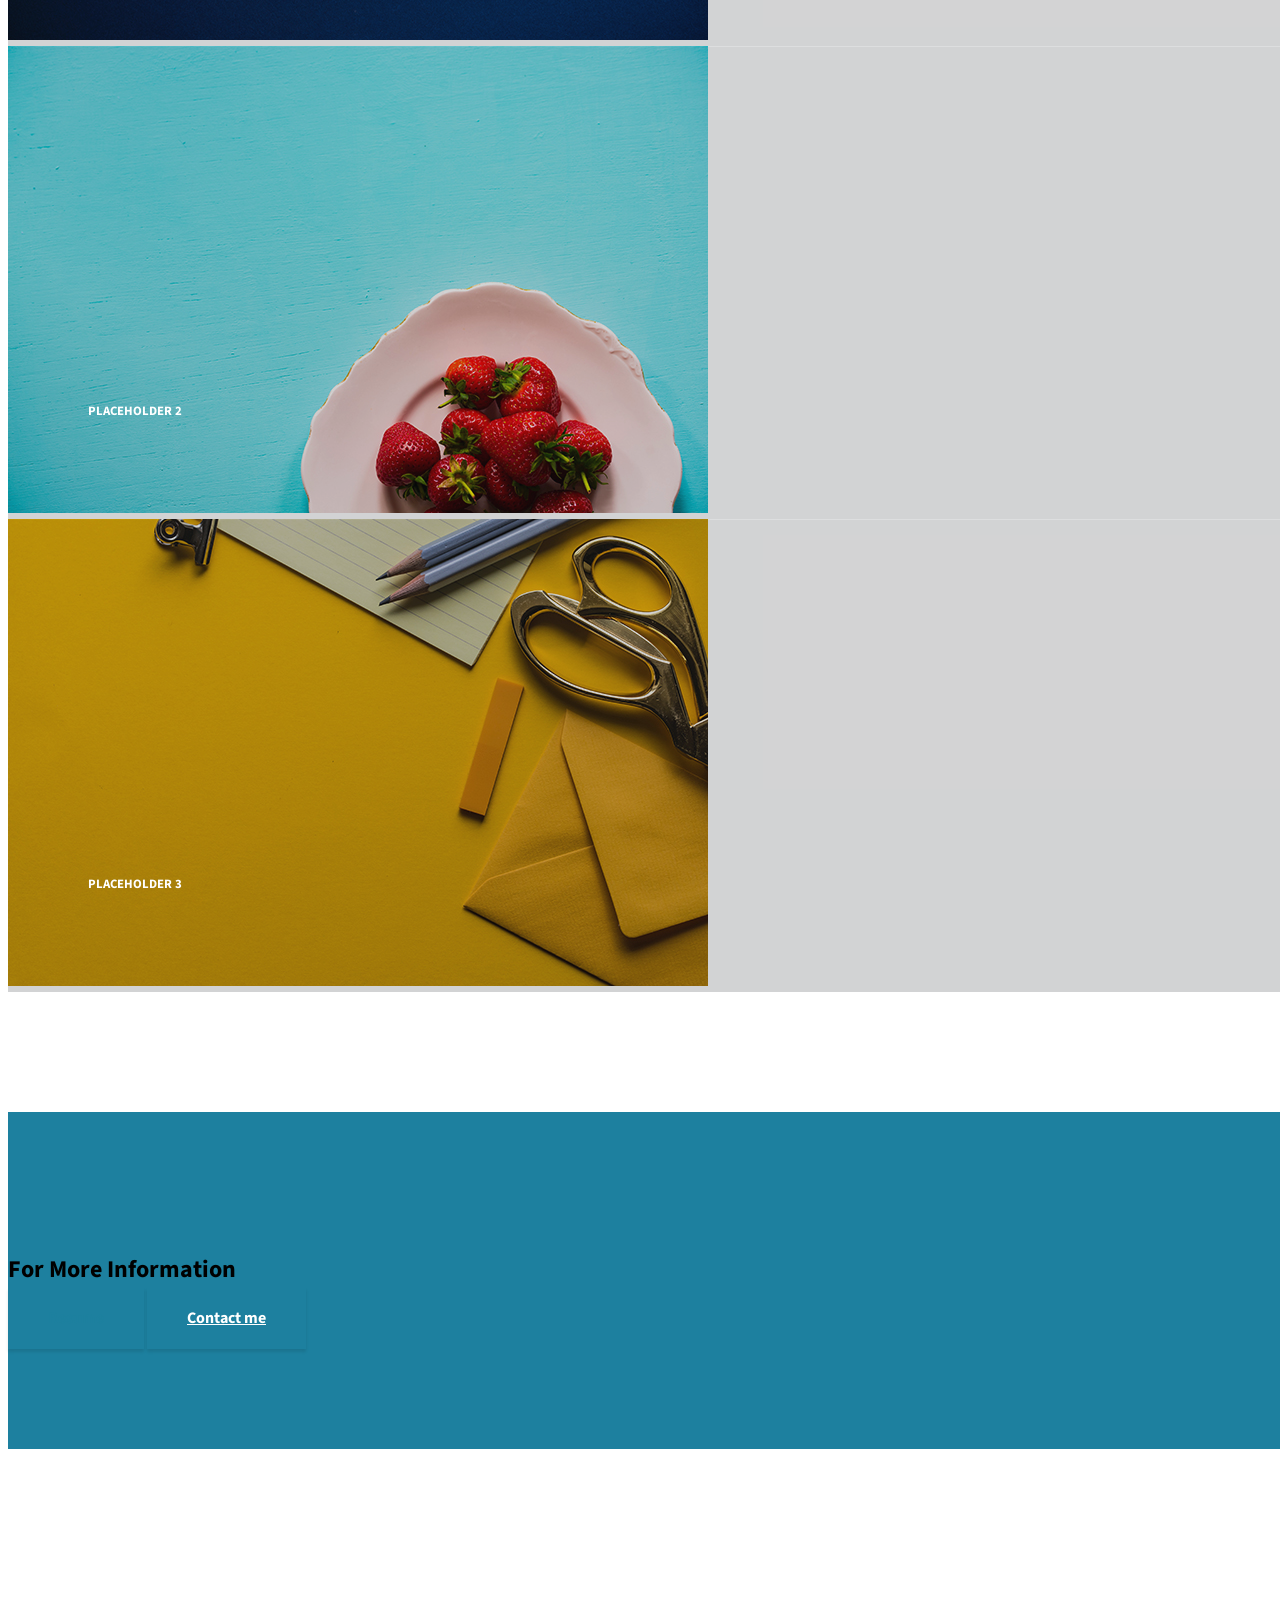
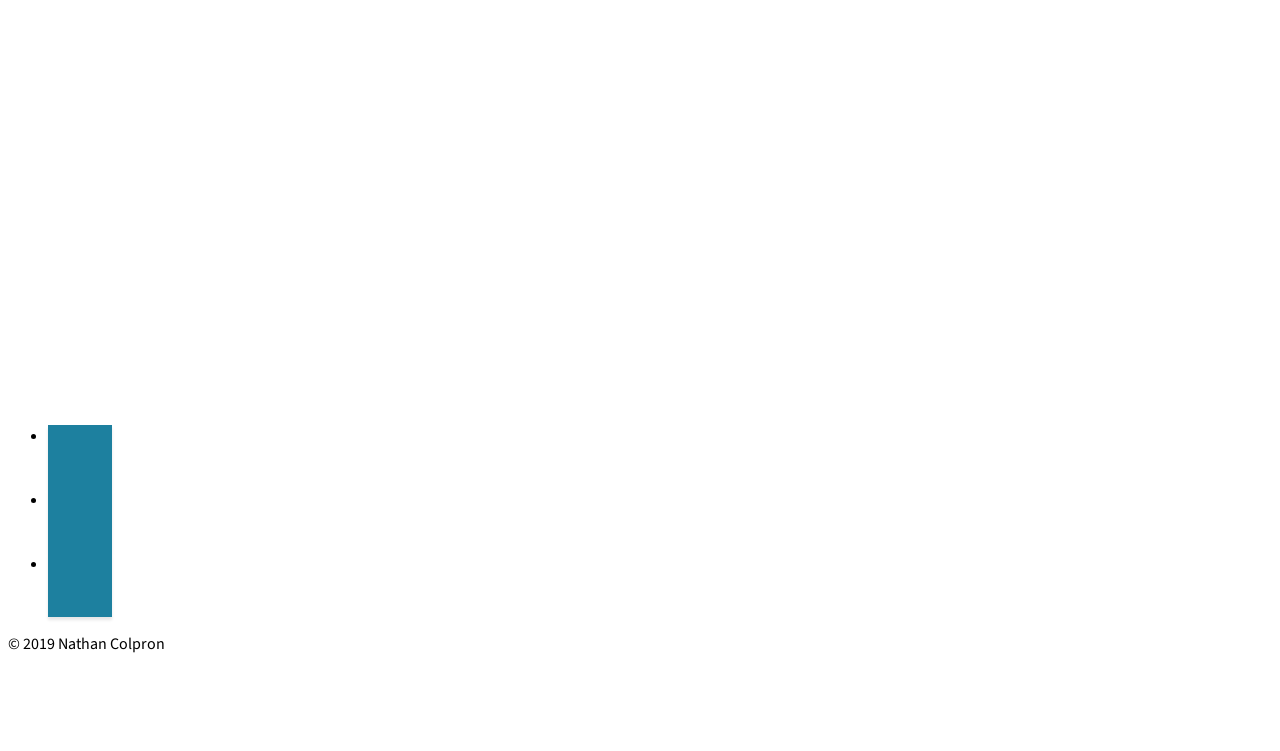
==== commit 41a77383: "Update index.html" ====
--- a/index.html
+++ b/index.html
@@ -56,7 +56,7 @@
       <div class="container text-center my-auto">
         <h1 class="mb-1">Nathan Colpron's Portfolio</h1>
         <h3 class="mb-5">
-          <em>Computer Programmer @ Conestoga College</em>
+          <em>Graduated Conestoga College for Computer Programmer 2019</em>
         </h3>
         <a class="btn btn-primary btn-xl js-scroll-trigger" href="#about">See More</a>
       </div>
@@ -225,7 +225,7 @@
             </a>
           </li>
         </ul>
-        <p class="text-muted small mb-0">Copyright &copy; Nathan Colpron 2018</p>
+        <p class="text-muted small mb-0">&copy; 2019 Nathan Colpron </p>
       </div>
     </footer>
 
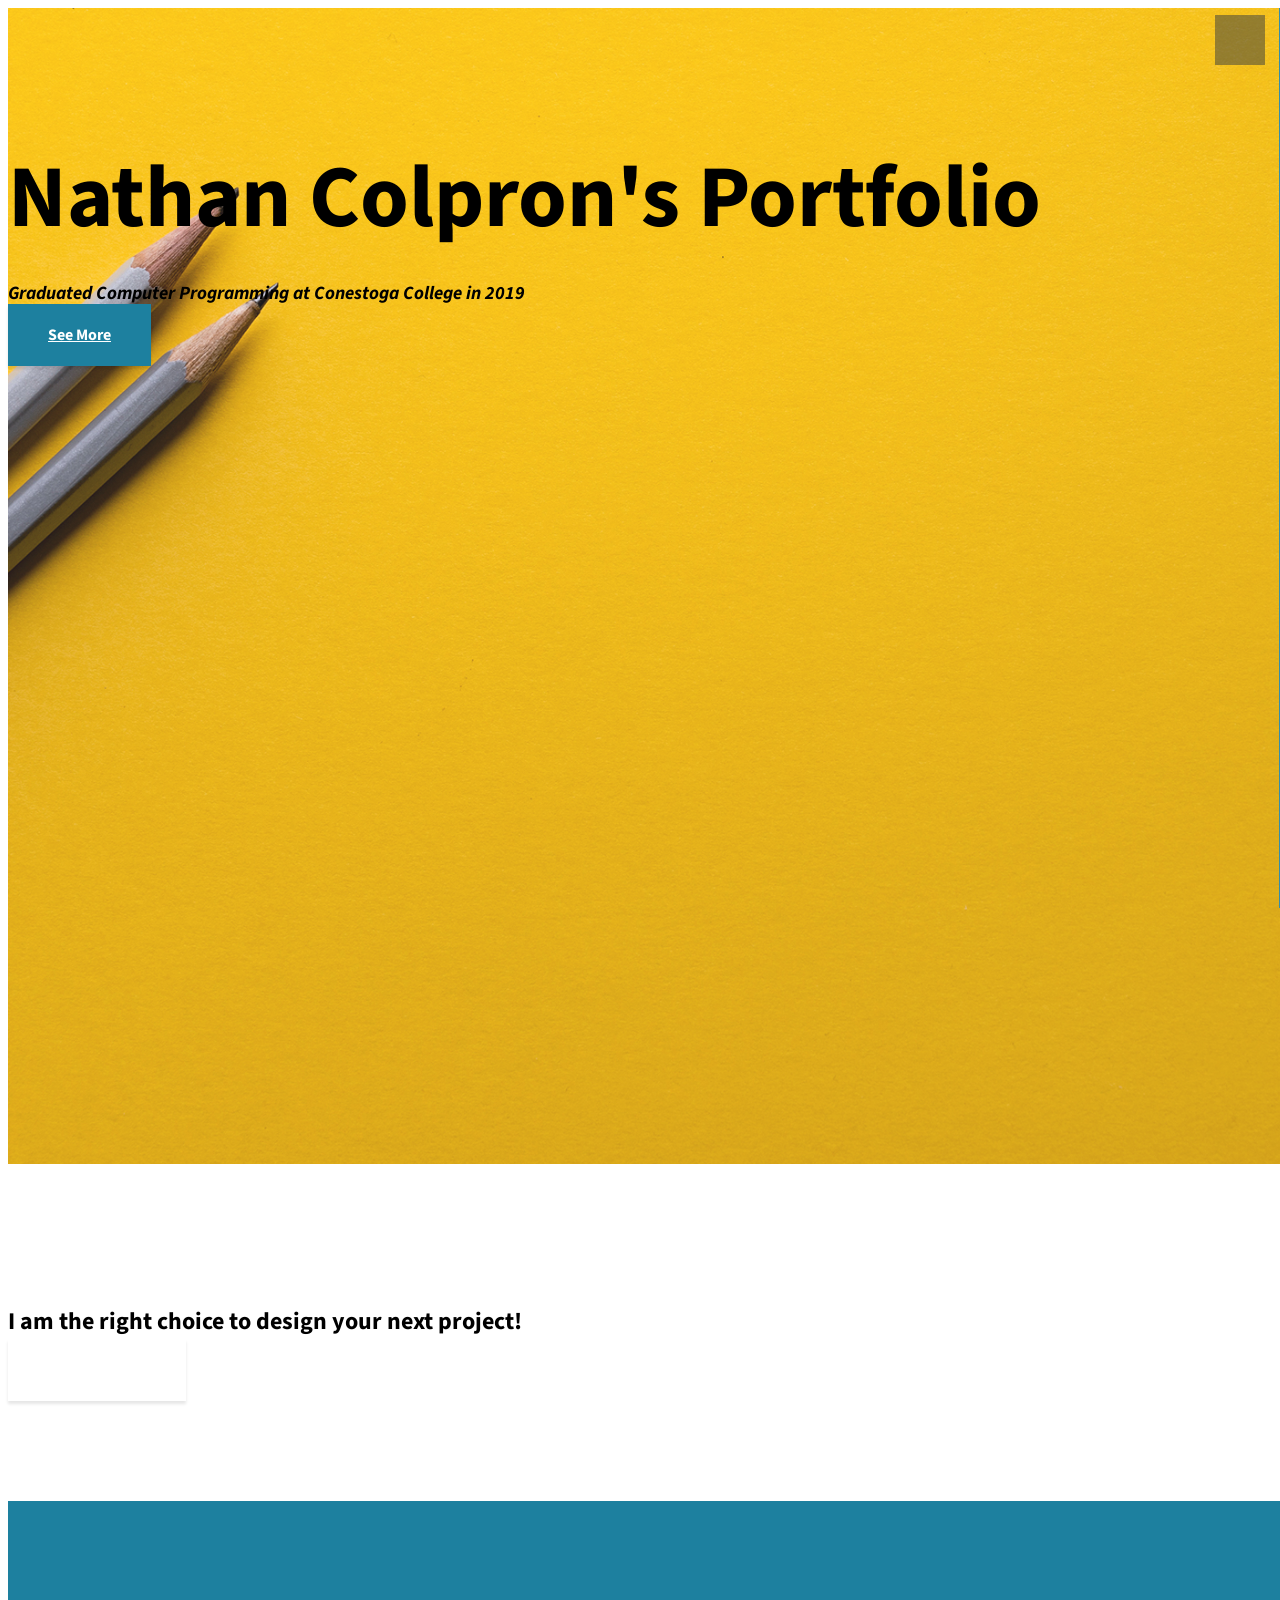
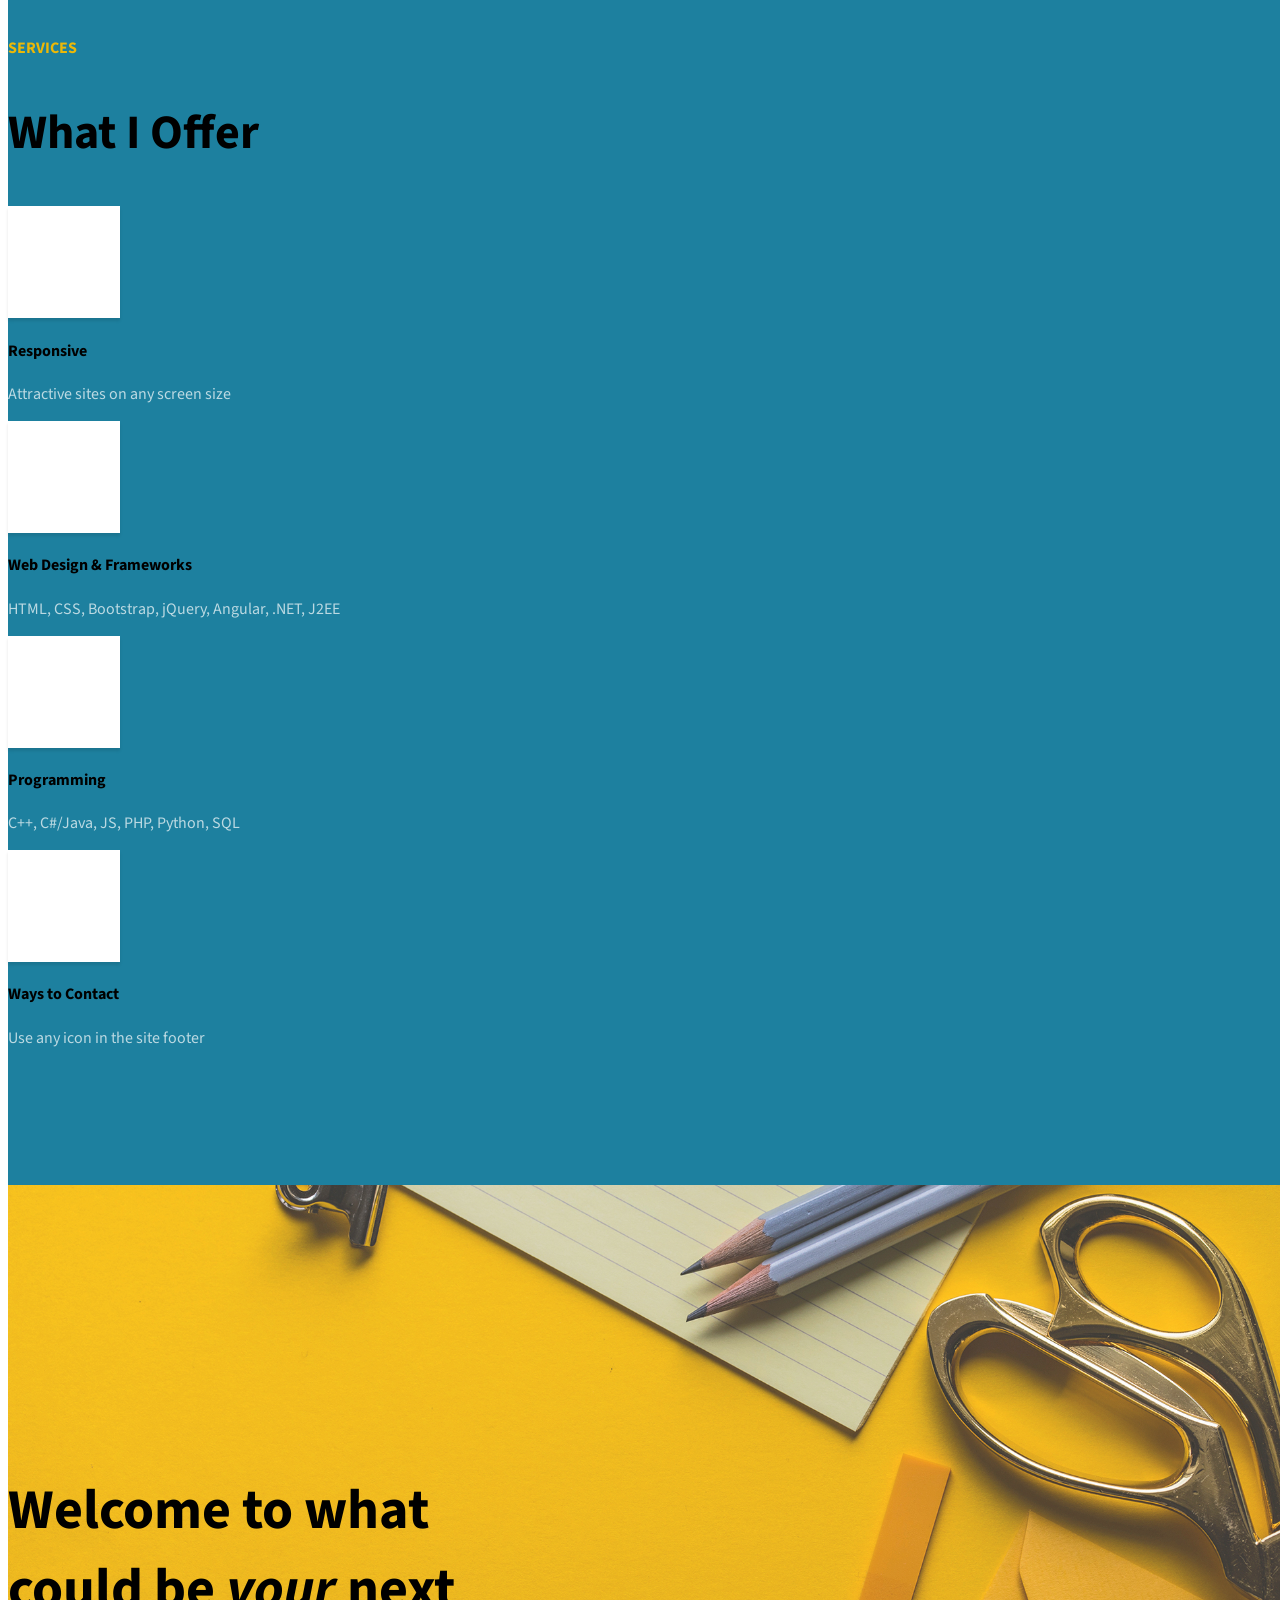
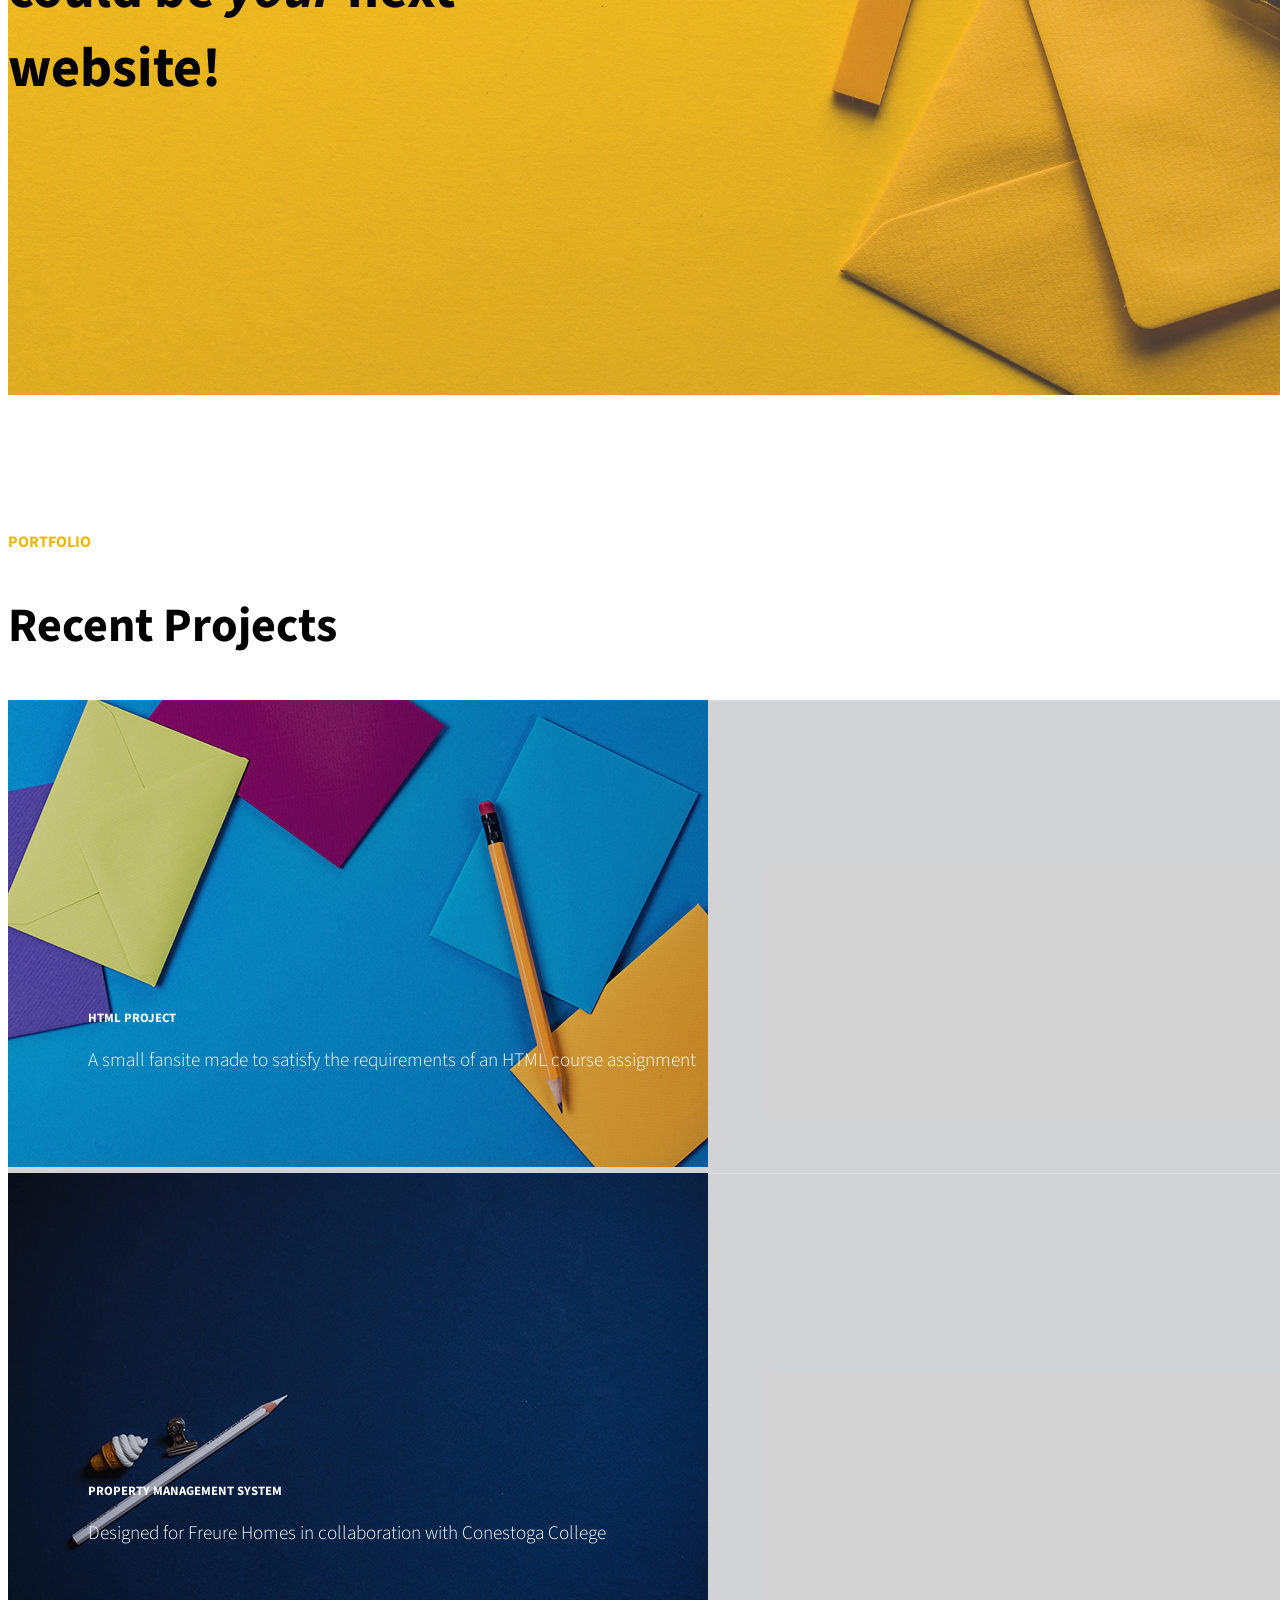
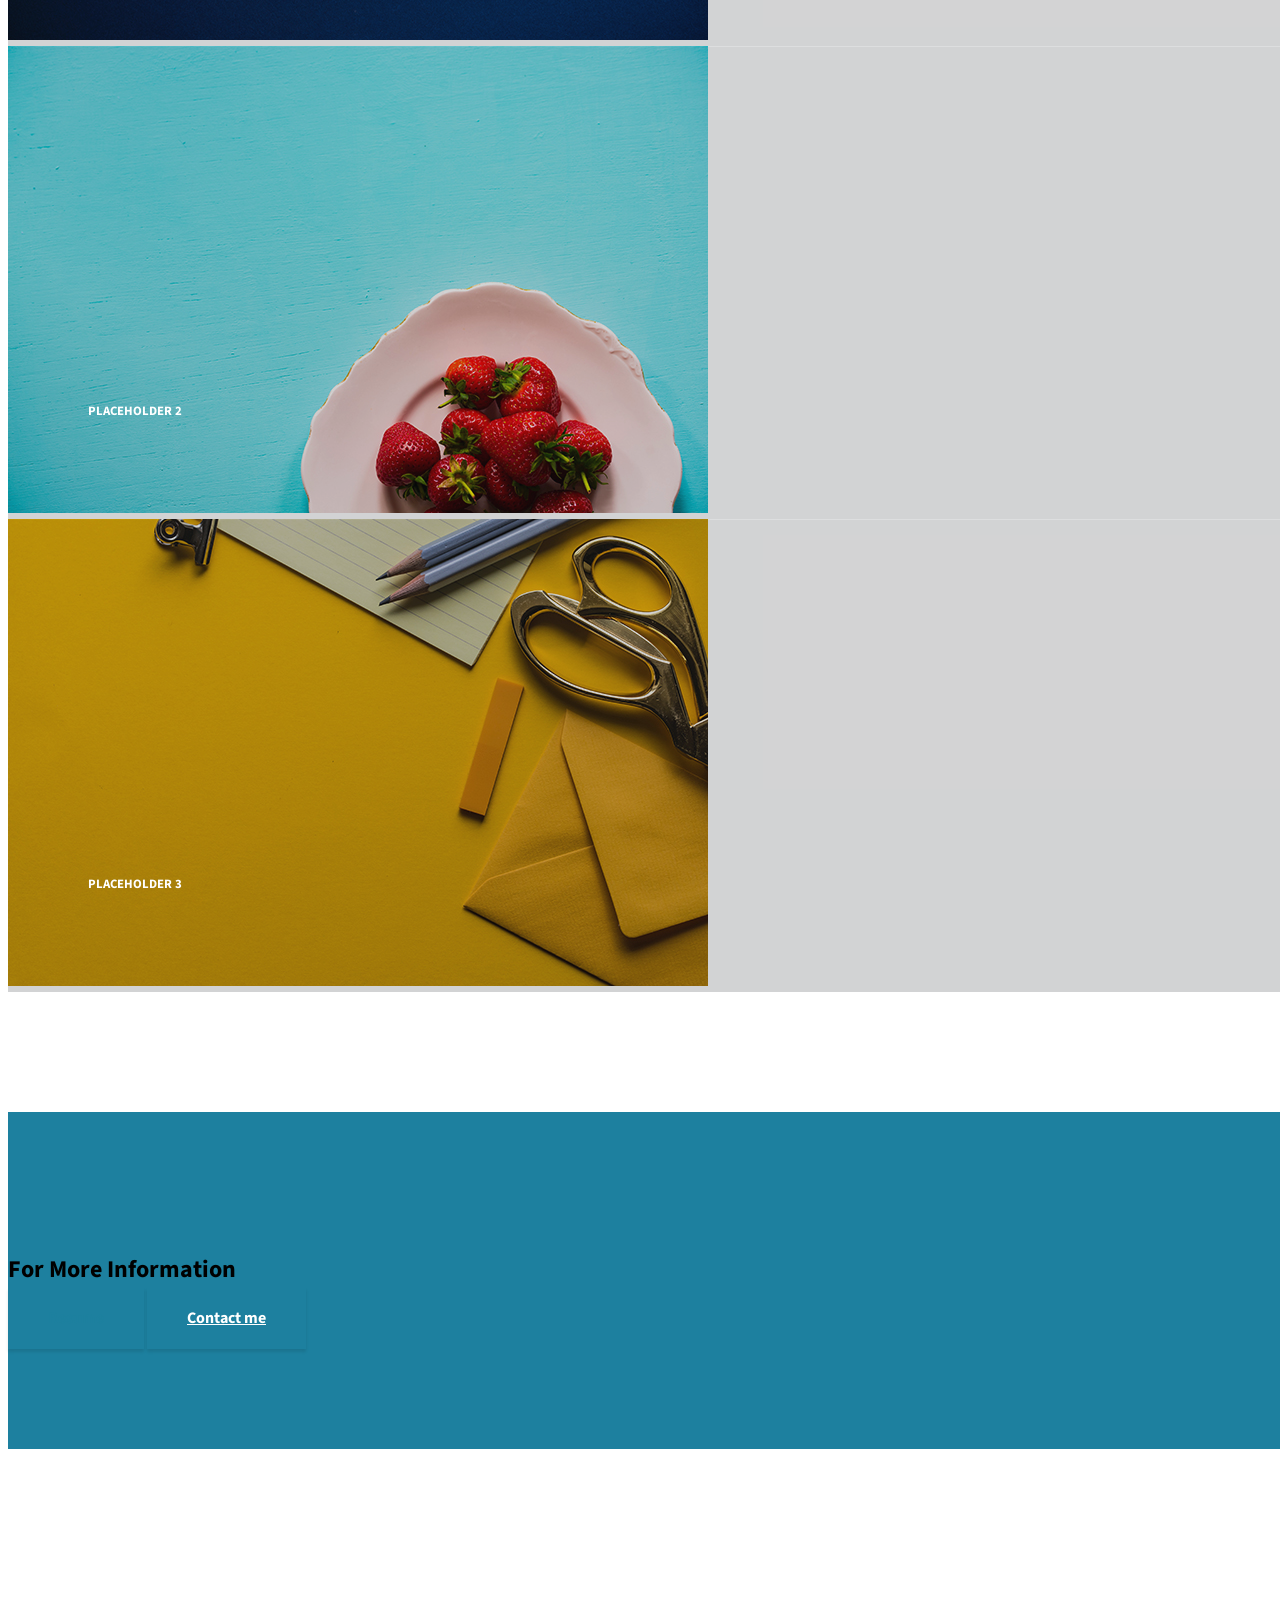
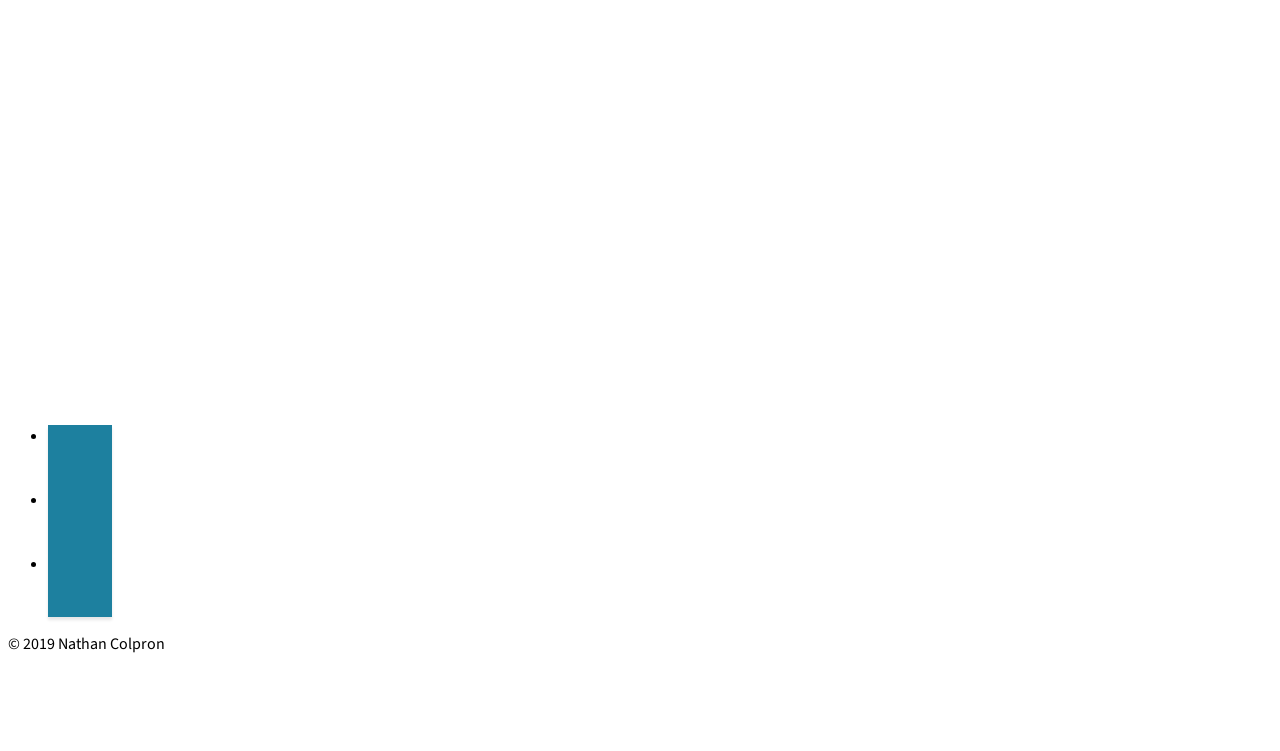
==== commit ca29ce40: "Update index.html" ====
--- a/index.html
+++ b/index.html
@@ -56,7 +56,7 @@
       <div class="container text-center my-auto">
         <h1 class="mb-1">Nathan Colpron's Portfolio</h1>
         <h3 class="mb-5">
-          <em>Graduated Conestoga College for Computer Programmer 2019</em>
+          <em>Graduated Computer Programming at Conestoga College in 2019</em>
         </h3>
         <a class="btn btn-primary btn-xl js-scroll-trigger" href="#about">See More</a>
       </div>
@@ -68,9 +68,9 @@
       <div class="container text-center">
         <div class="row">
           <div class="col-lg-10 mx-auto">
-            <h2>I might be the right choice to design your next project!</h2>
+            <h2>I am the right choice to design your next project!</h2>
             <p class="lead mb-5"></p>
-            <a class="btn btn-dark btn-xl js-scroll-trigger" href="#services">My Service Experience</a>
+            <a class="btn btn-dark btn-xl js-scroll-trigger" href="#services">My Experience</a>
           </div>
         </div>
       </div>
@@ -91,16 +91,16 @@
             <h4>
               <strong>Responsive</strong>
             </h4>
-            <p class="text-faded mb-0">Functional sites on any screen size</p>
+            <p class="text-faded mb-0">Attractive sites on any screen size</p>
           </div>
           <div class="col-lg-3 col-md-6 mb-5 mb-lg-0">
             <span class="service-icon rounded-circle mx-auto mb-3">
               <i class="icon-pencil"></i>
             </span>
             <h4>
-              <strong>Web Design</strong>
-            </h4>
-            <p class="text-faded mb-0">HTML, CSS, Bootstrap</p>
+              <strong>Web Design & Frameworks</strong>
+            </h4>
+            <p class="text-faded mb-0">HTML, CSS, Bootstrap, jQuery, Angular, .NET, J2EE</p>
           </div>
           <div class="col-lg-3 col-md-6 mb-5 mb-md-0">
             <span class="service-icon rounded-circle mx-auto mb-3">
@@ -109,7 +109,7 @@
             <h4>
               <strong>Programming</strong>
             </h4>
-            <p class="text-faded mb-0">C++, C#/Java, JS, PHP, Python</p>
+            <p class="text-faded mb-0">C++, C#/Java, JS, PHP, Python, SQL</p>
           </div>
           <div class="col-lg-3 col-md-6">
             <span class="service-icon rounded-circle mx-auto mb-3">
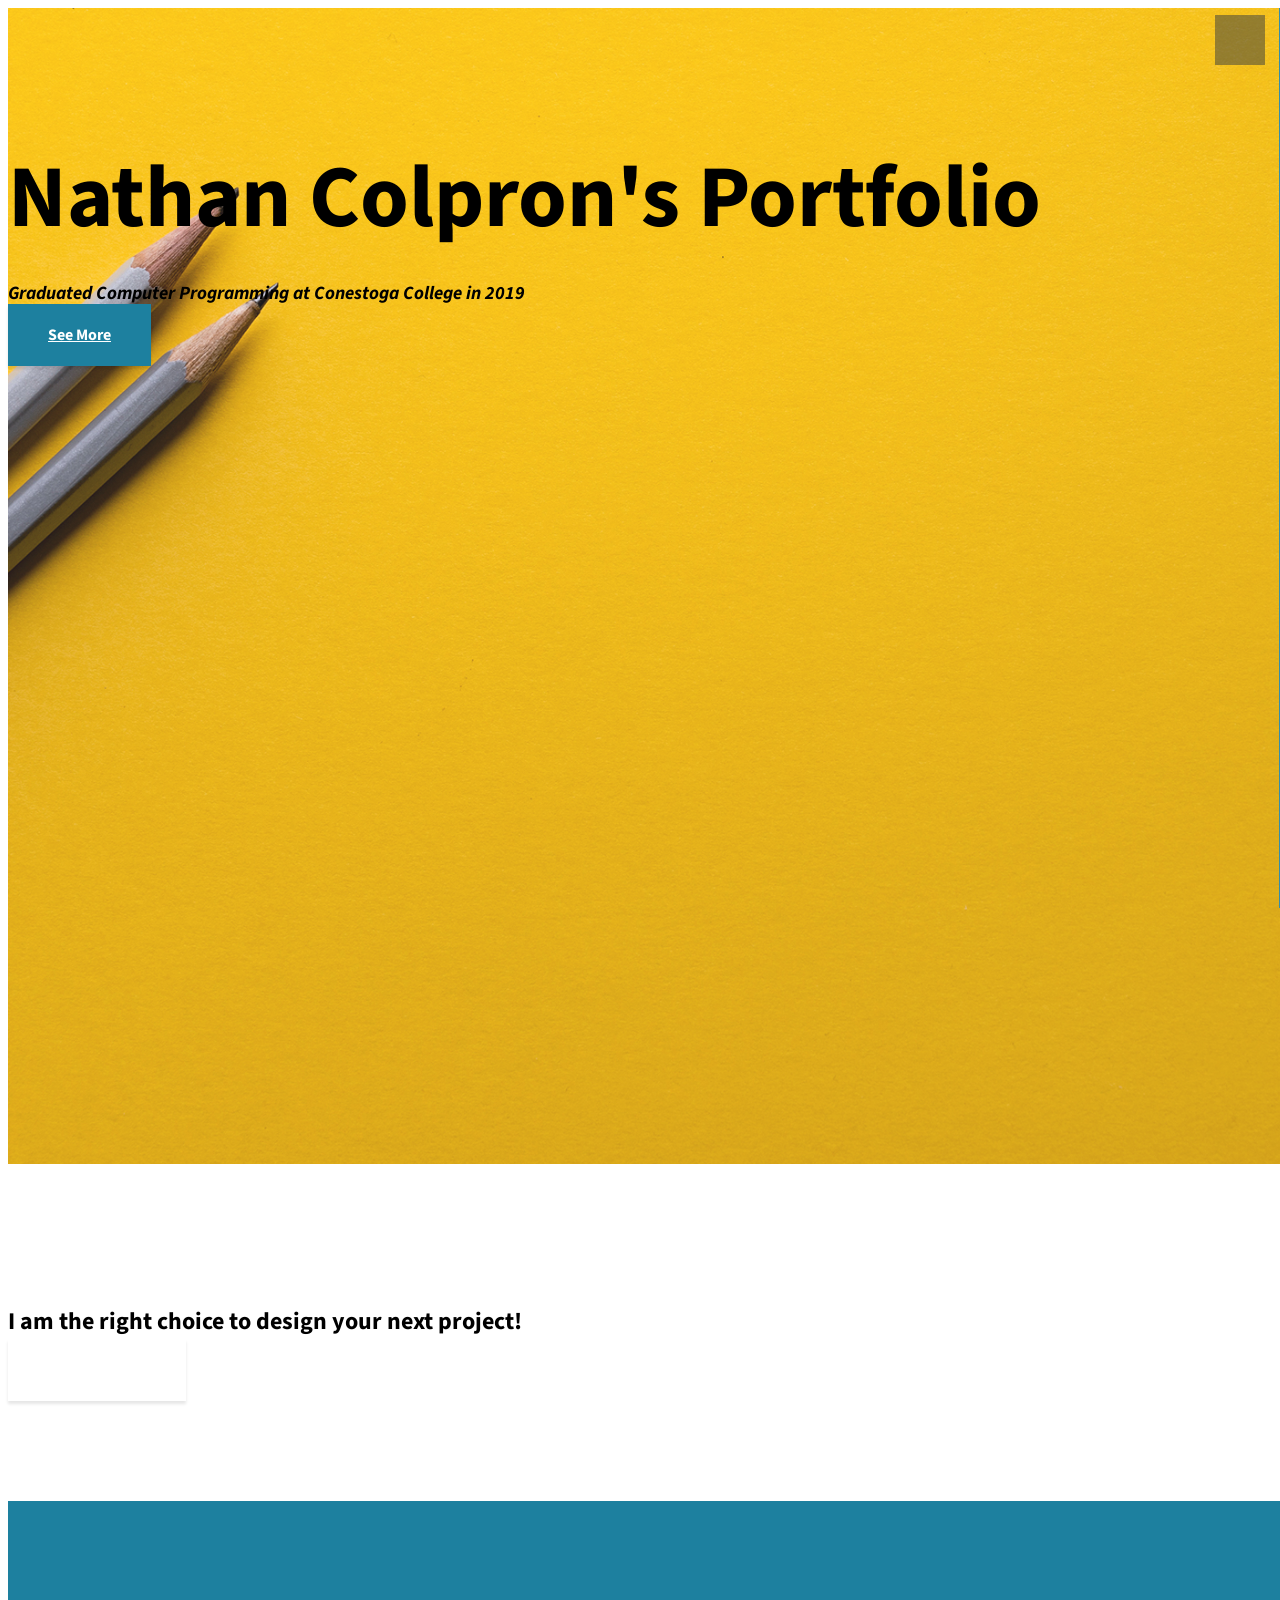
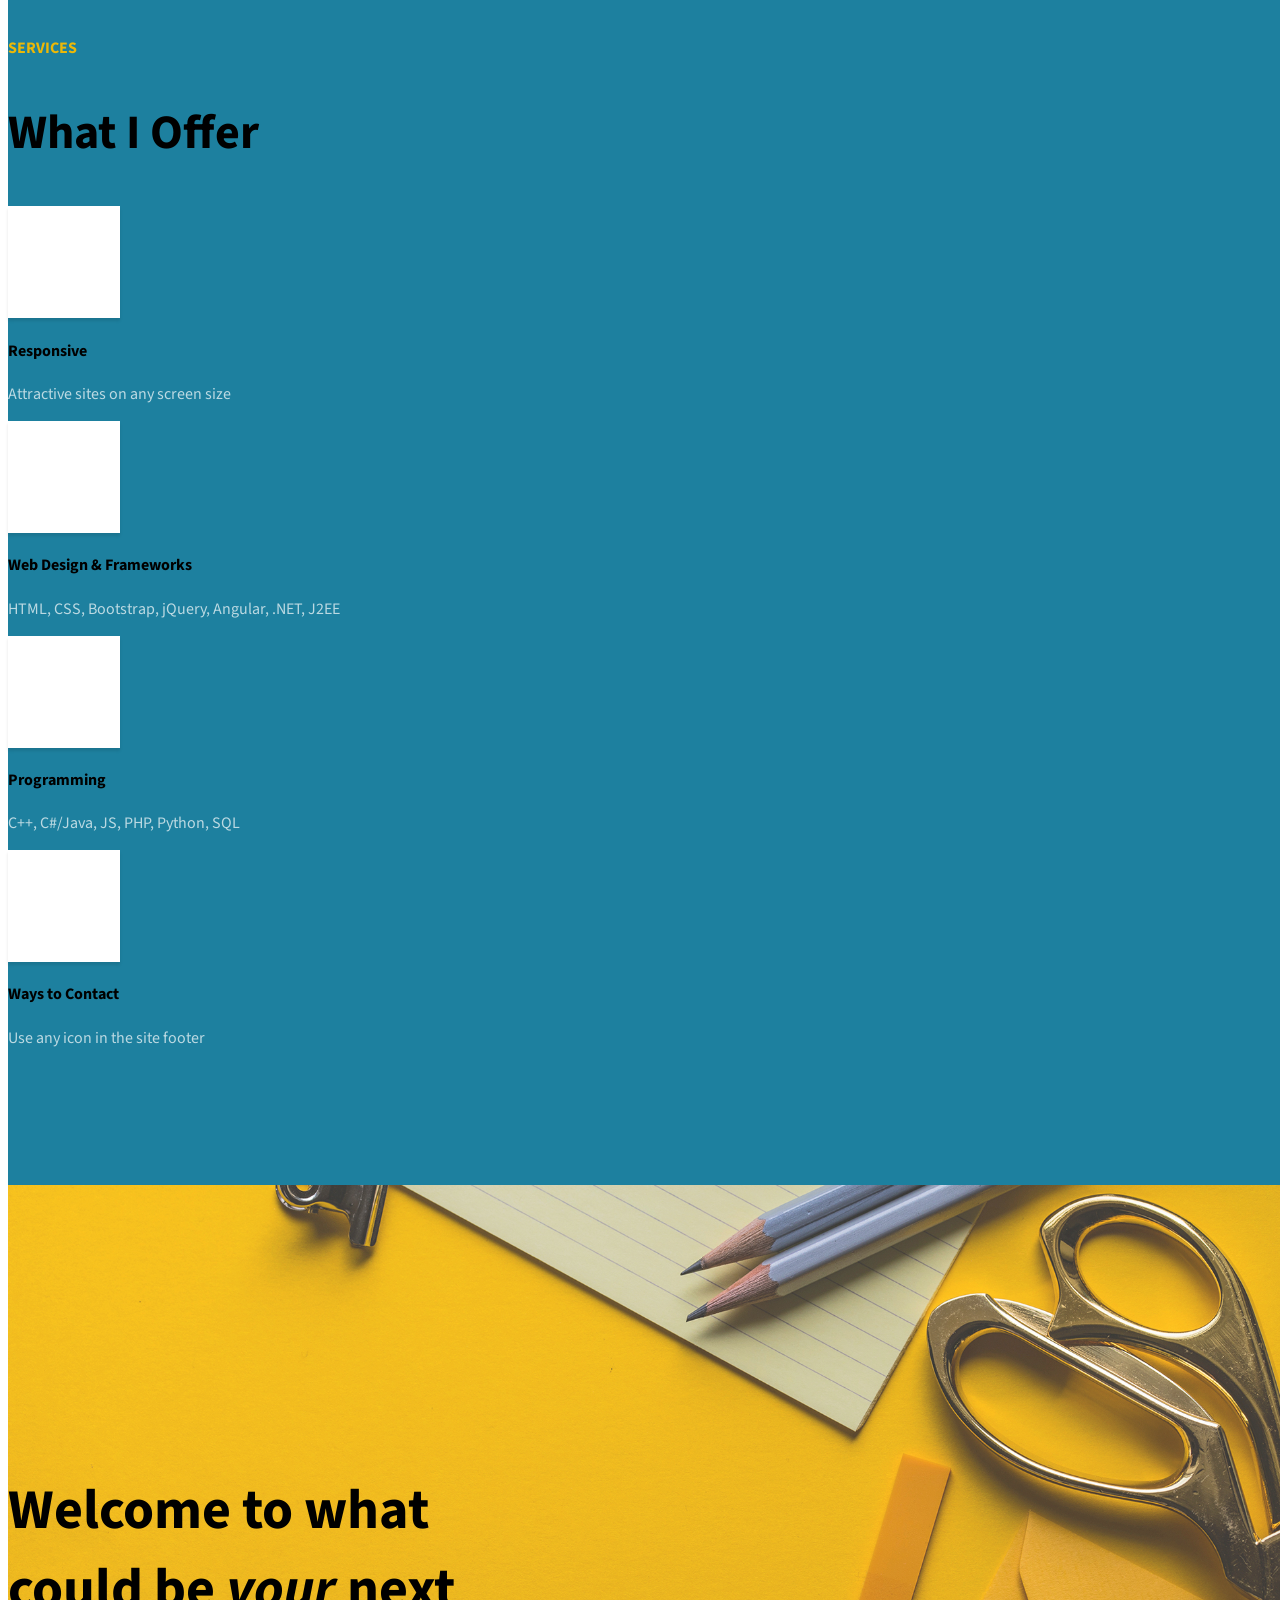
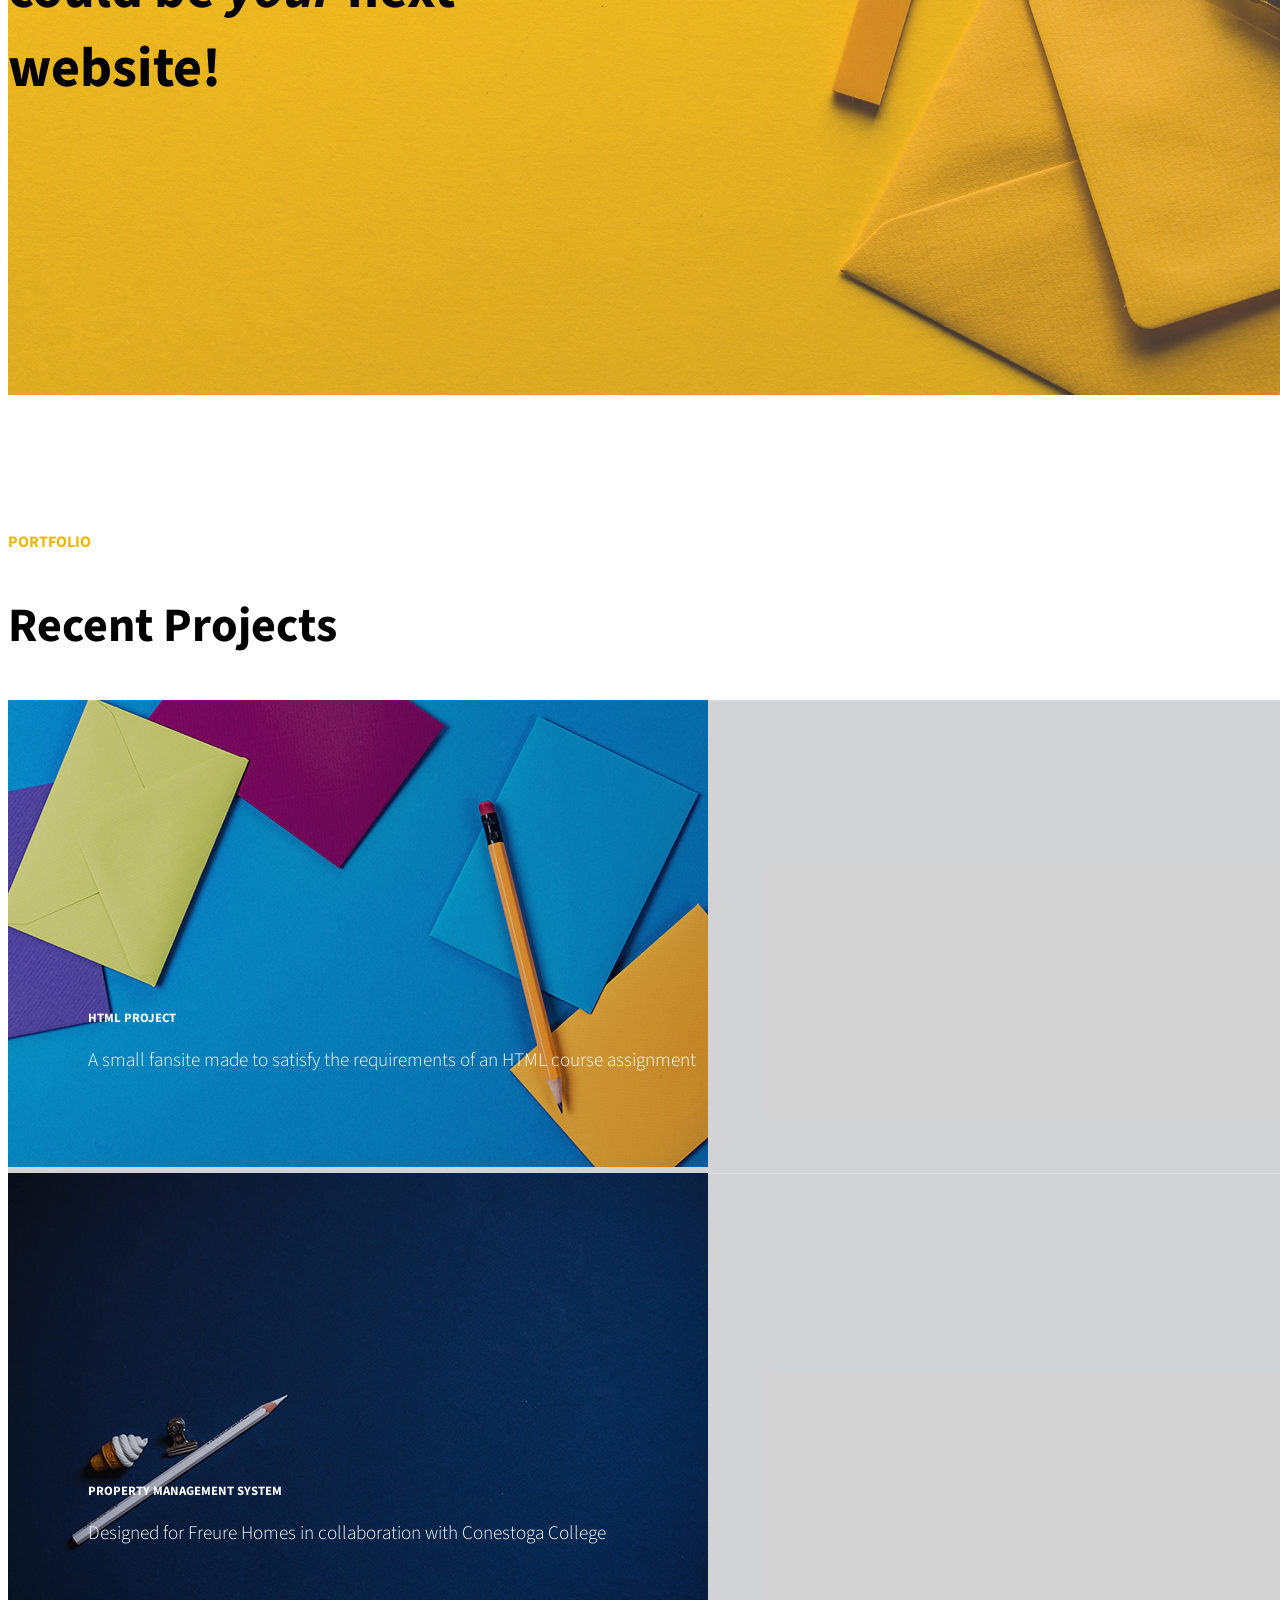
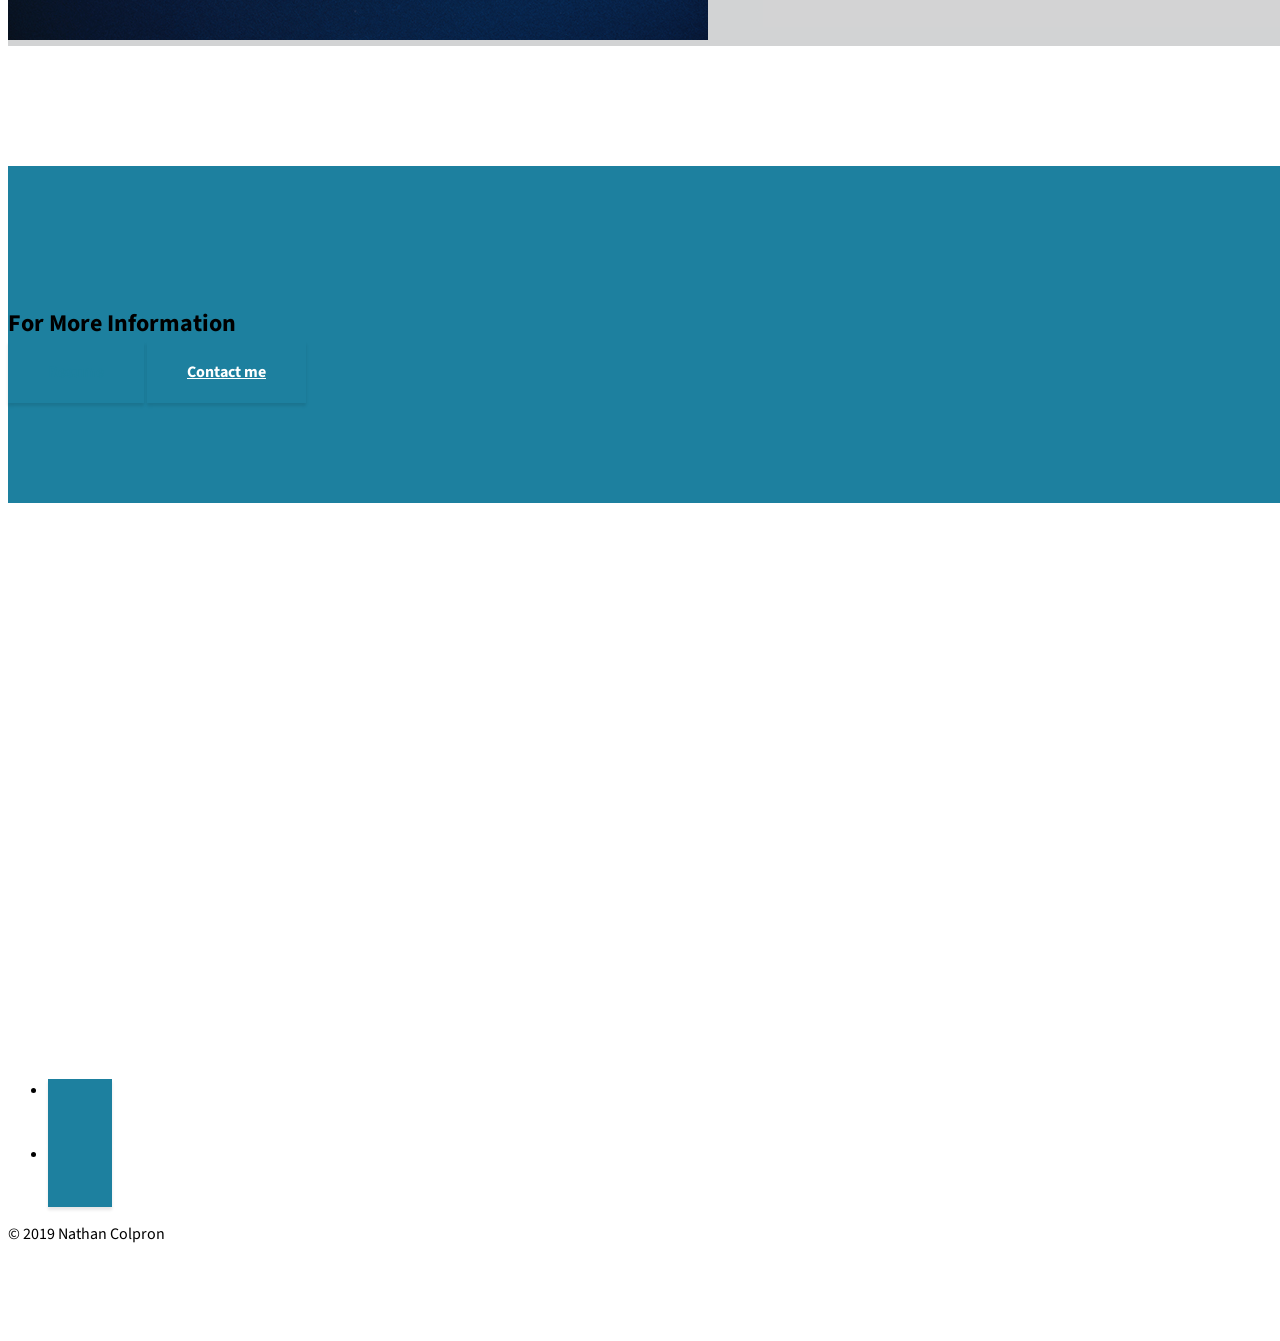
==== commit 8d104ea9: "Update index.html" ====
--- a/index.html
+++ b/index.html
@@ -161,28 +161,28 @@
               <img class="img-fluid" src="img/portfolio-2.jpg" alt="">
             </a>
           </div>
+          <!--<div class="col-lg-6">
+            <a class="portfolio-item" href="#">
+              <span class="caption">
+                <span class="caption-content">
+                  <h2>Placeholder 2</h2>
+                  <p class="mb-0"></p>
+                </span>
+              </span>
+              <img class="img-fluid" src="img/portfolio-3.jpg" alt="">
+            </a>
+          </div>
           <div class="col-lg-6">
             <a class="portfolio-item" href="#">
               <span class="caption">
                 <span class="caption-content">
-                  <h2>Placeholder 2</h2>
-                  <p class="mb-0"></p>
-                </span>
-              </span>
-              <img class="img-fluid" src="img/portfolio-3.jpg" alt="">
-            </a>
-          </div>
-          <div class="col-lg-6">
-            <a class="portfolio-item" href="#">
-              <span class="caption">
-                <span class="caption-content">
                   <h2>Placeholder 3</h2>
                   <p class="mb-0"></p>
                 </span>
               </span>
               <img class="img-fluid" src="img/portfolio-4.jpg" alt="">
             </a>
-          </div>
+          </div>-->
         </div>
       </div>
     </section>
@@ -211,14 +211,14 @@
         <ul class="list-inline mb-5">
           <li class="list-inline-item">
             <a class="social-link rounded-circle text-white mr-3" href="mailto:ncolpron@gmail.com">
-              <i class="icon-social-google"></i>
+              <i class="icon-envelope"></i>
             </a>
           </li>
-          <li class="list-inline-item">
+          <!--<li class="list-inline-item">
             <a class="social-link rounded-circle text-white mr-3" href="https://steamcommunity.com/id/cartman37/">
               <i class="icon-social-steam"></i>
             </a>
-          </li>
+          </li>-->
           <li class="list-inline-item">
             <a class="social-link rounded-circle text-white" href="https://github.com/Cartman37">
               <i class="icon-social-github"></i>
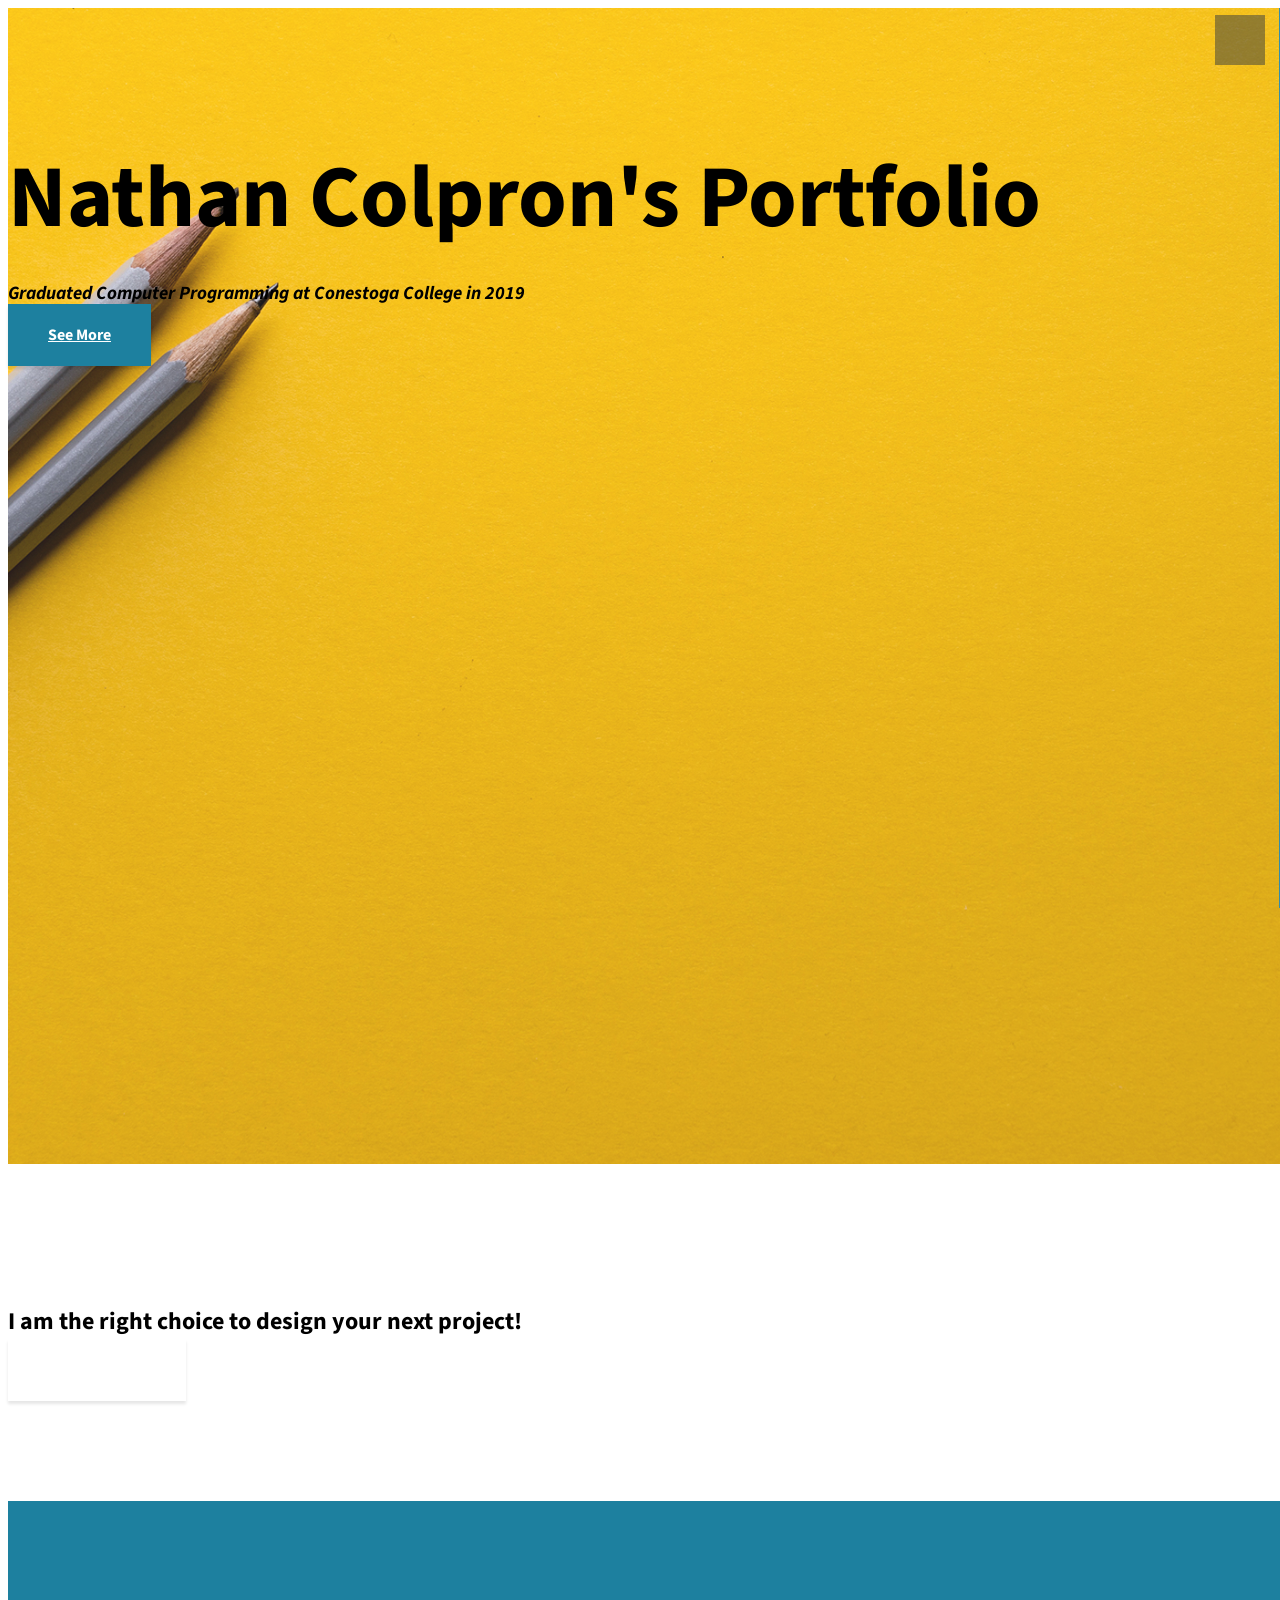
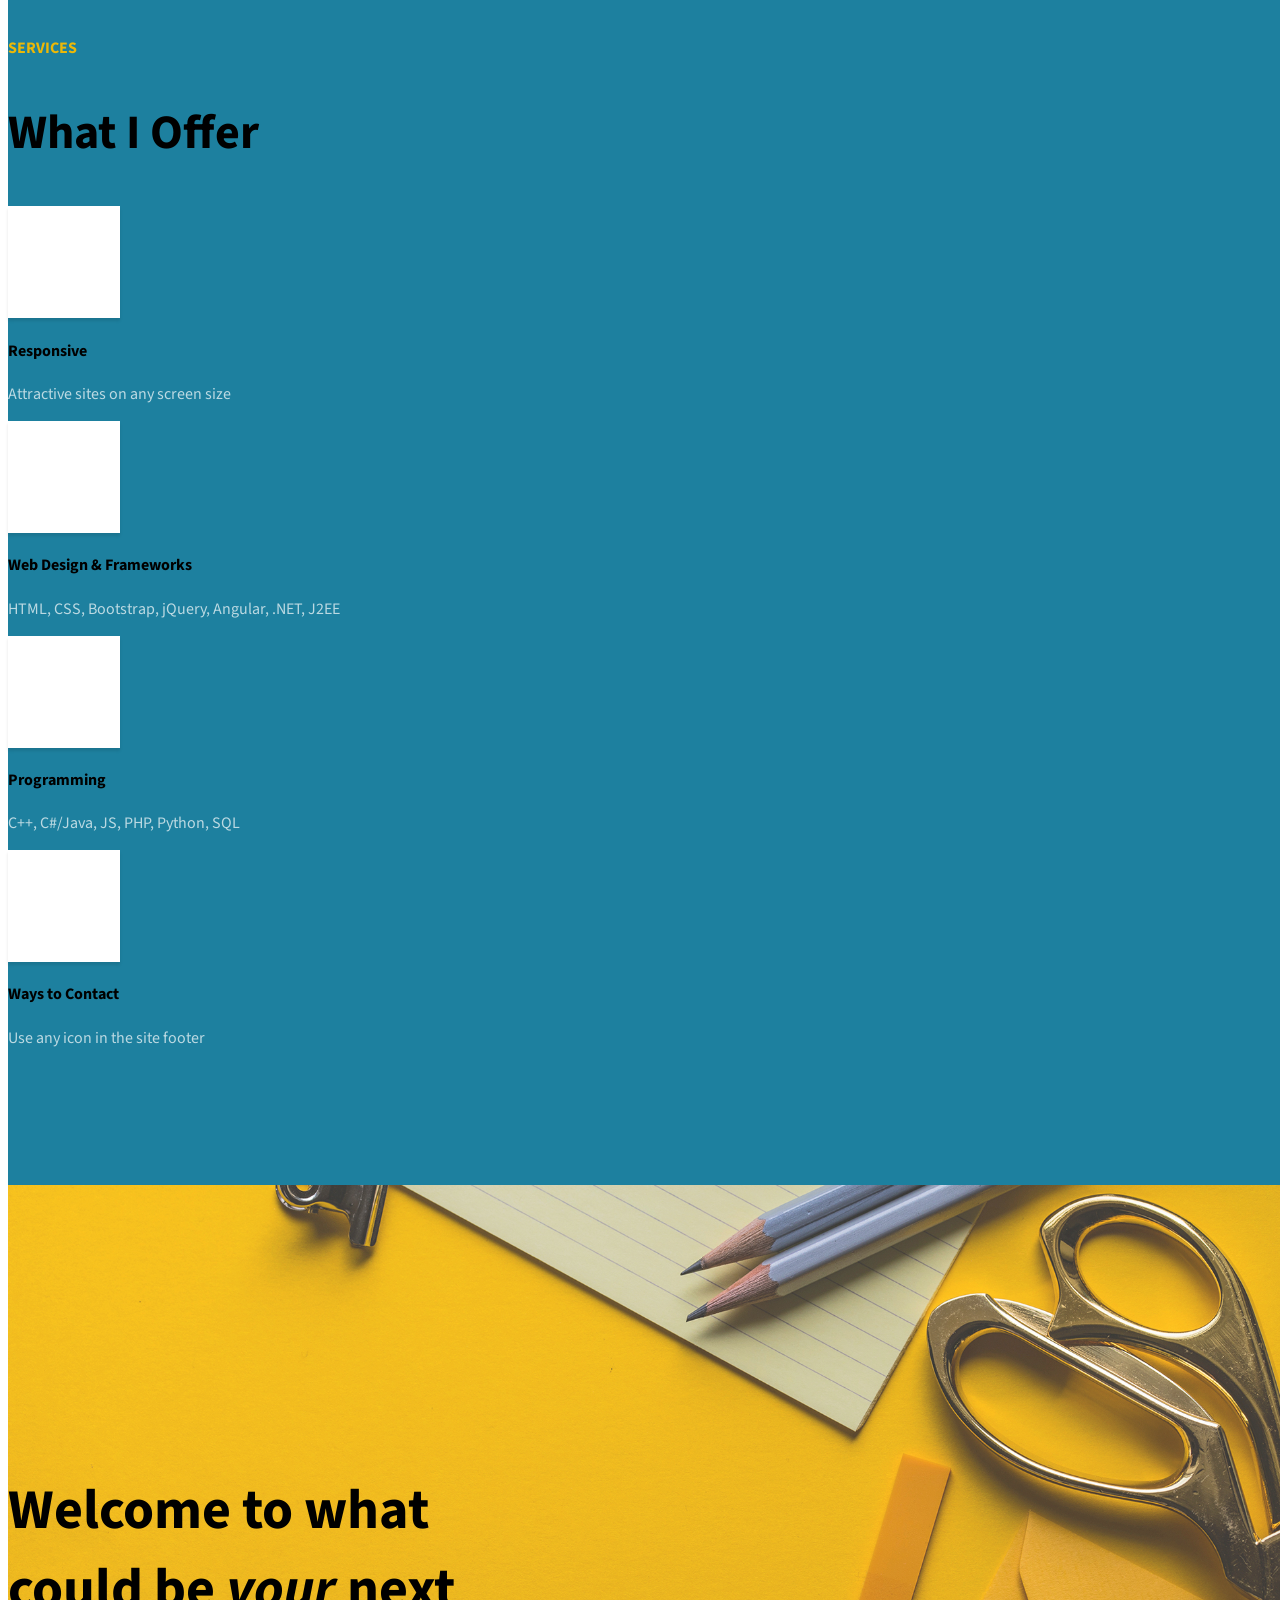
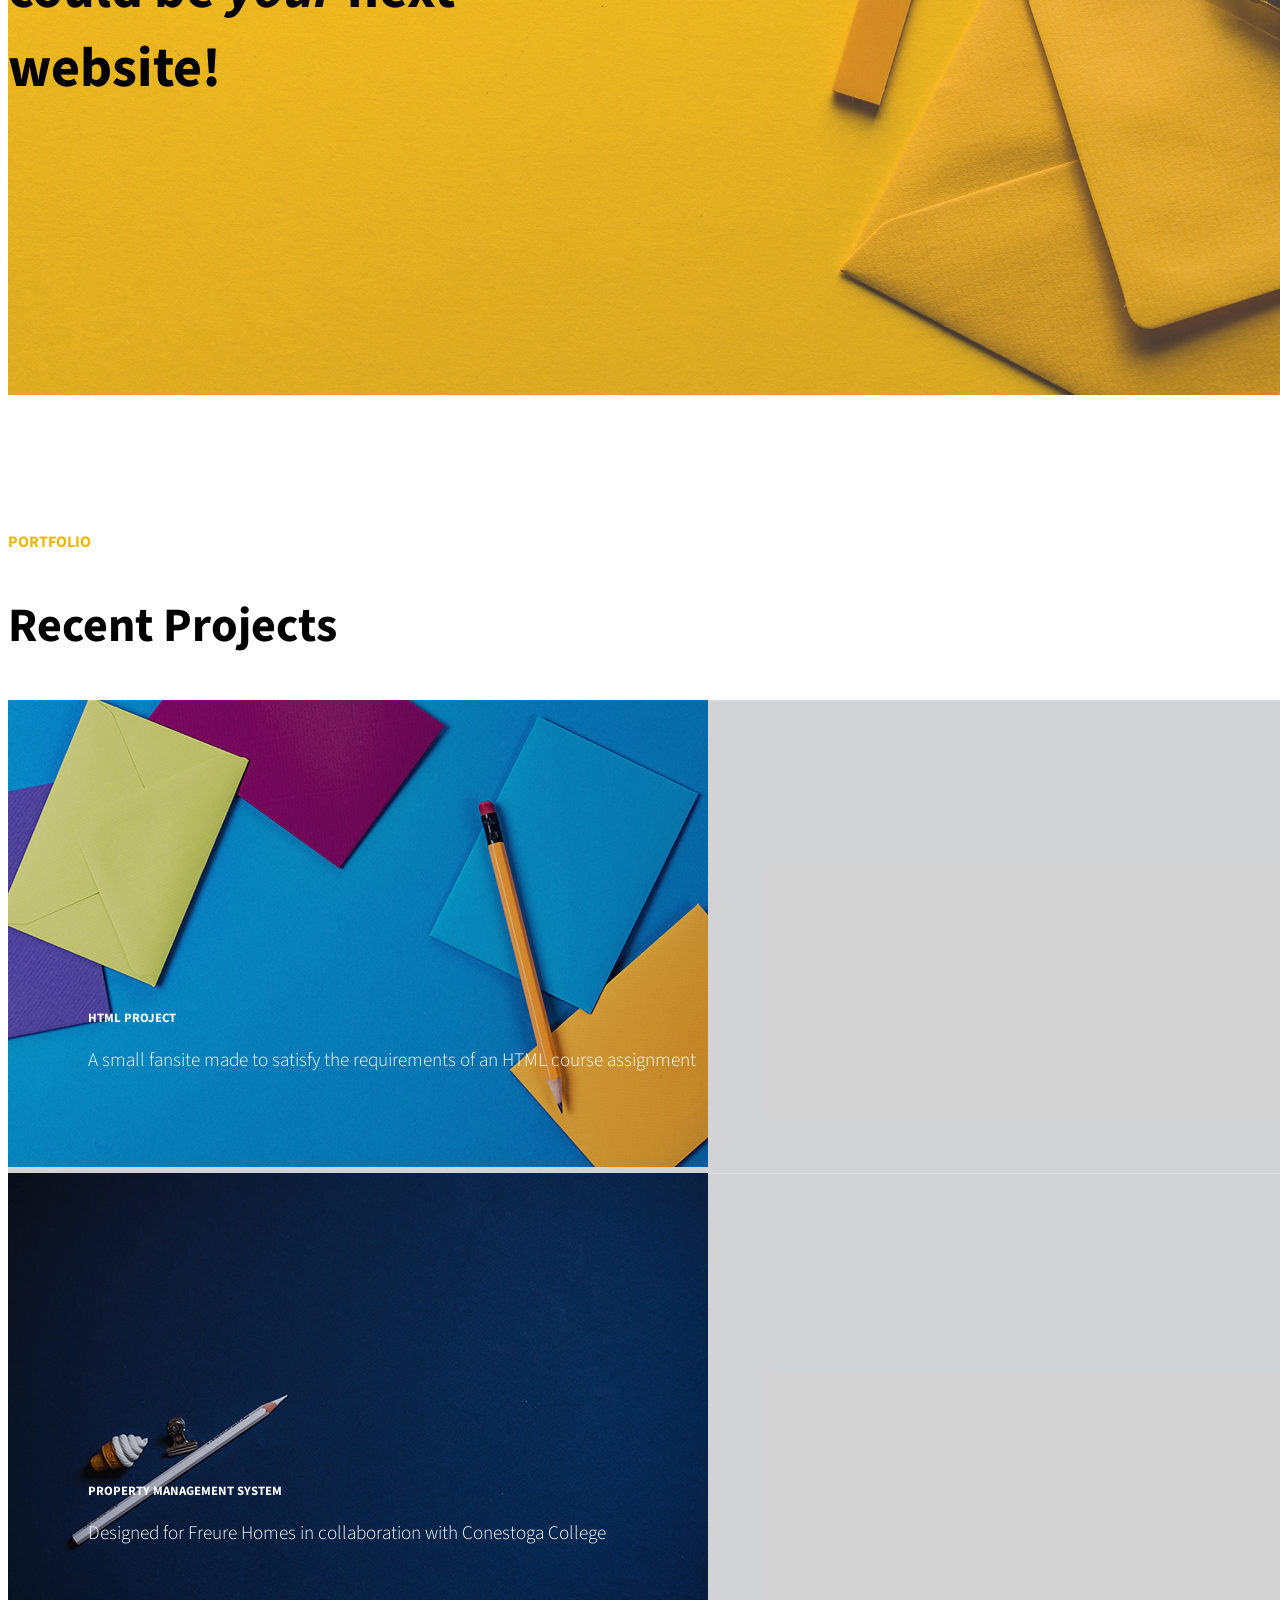
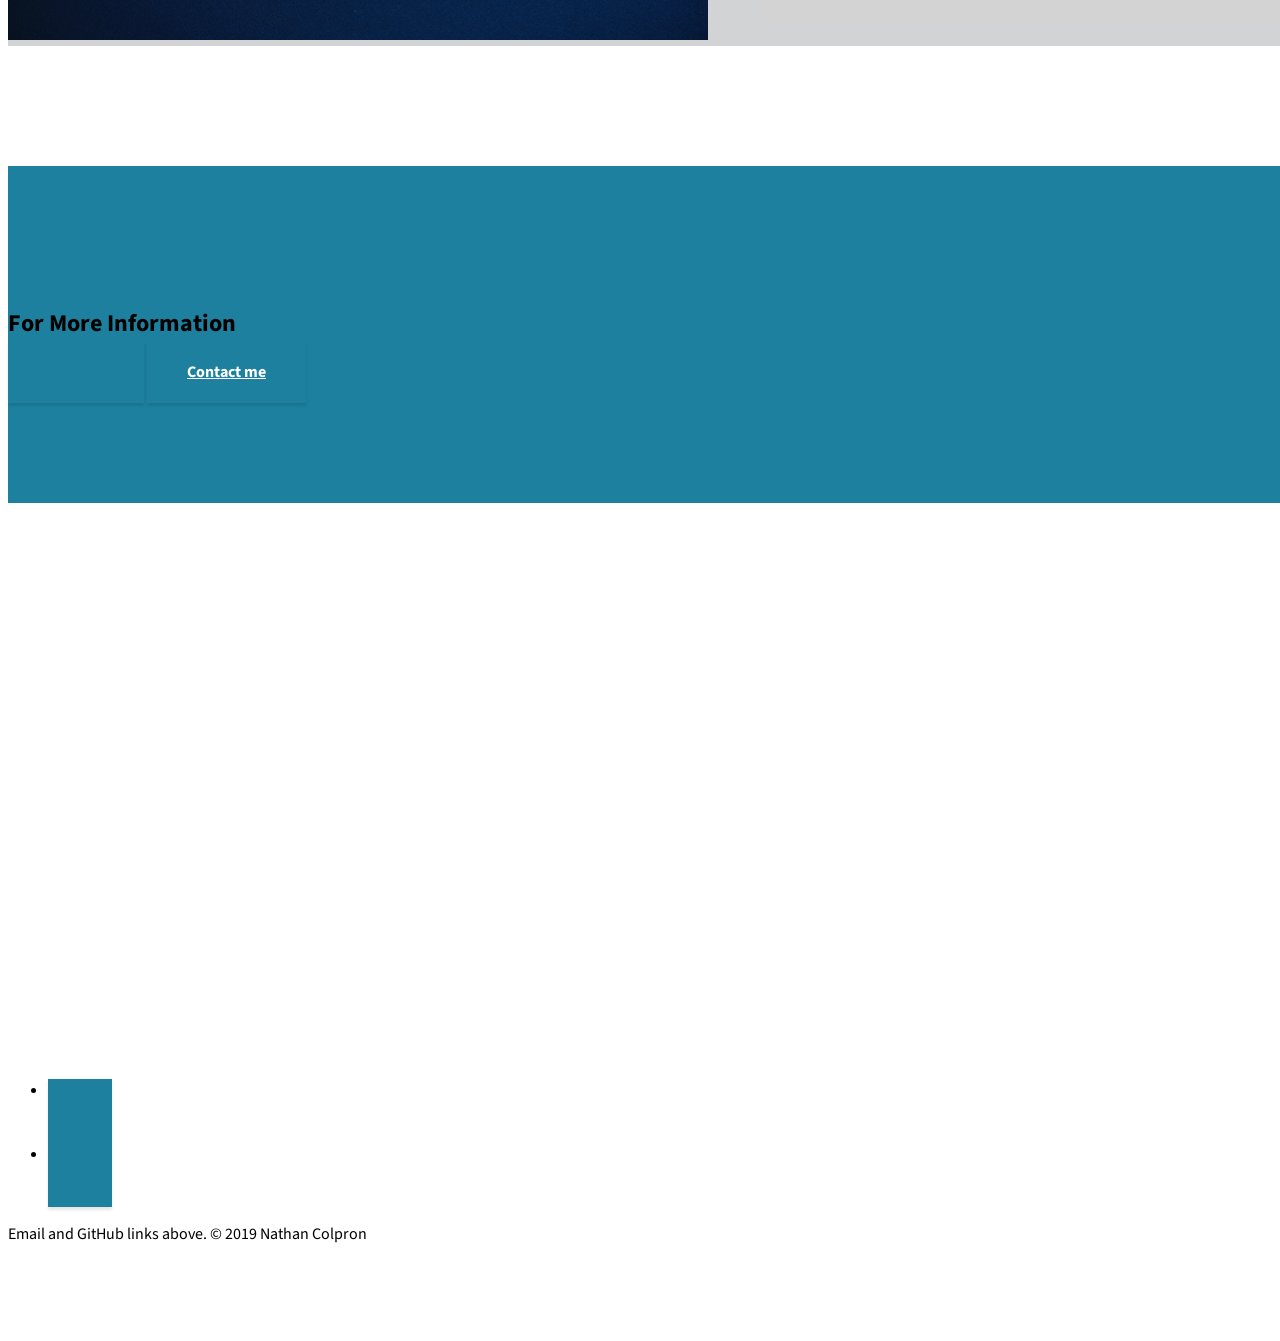
==== commit 5550d6a0: "Update index.html" ====
--- a/index.html
+++ b/index.html
@@ -225,7 +225,7 @@
             </a>
           </li>
         </ul>
-        <p class="text-muted small mb-0">&copy; 2019 Nathan Colpron </p>
+        <p class="text-muted small mb-0">Email and GitHub links above. &copy; 2019 Nathan Colpron </p>
       </div>
     </footer>
 
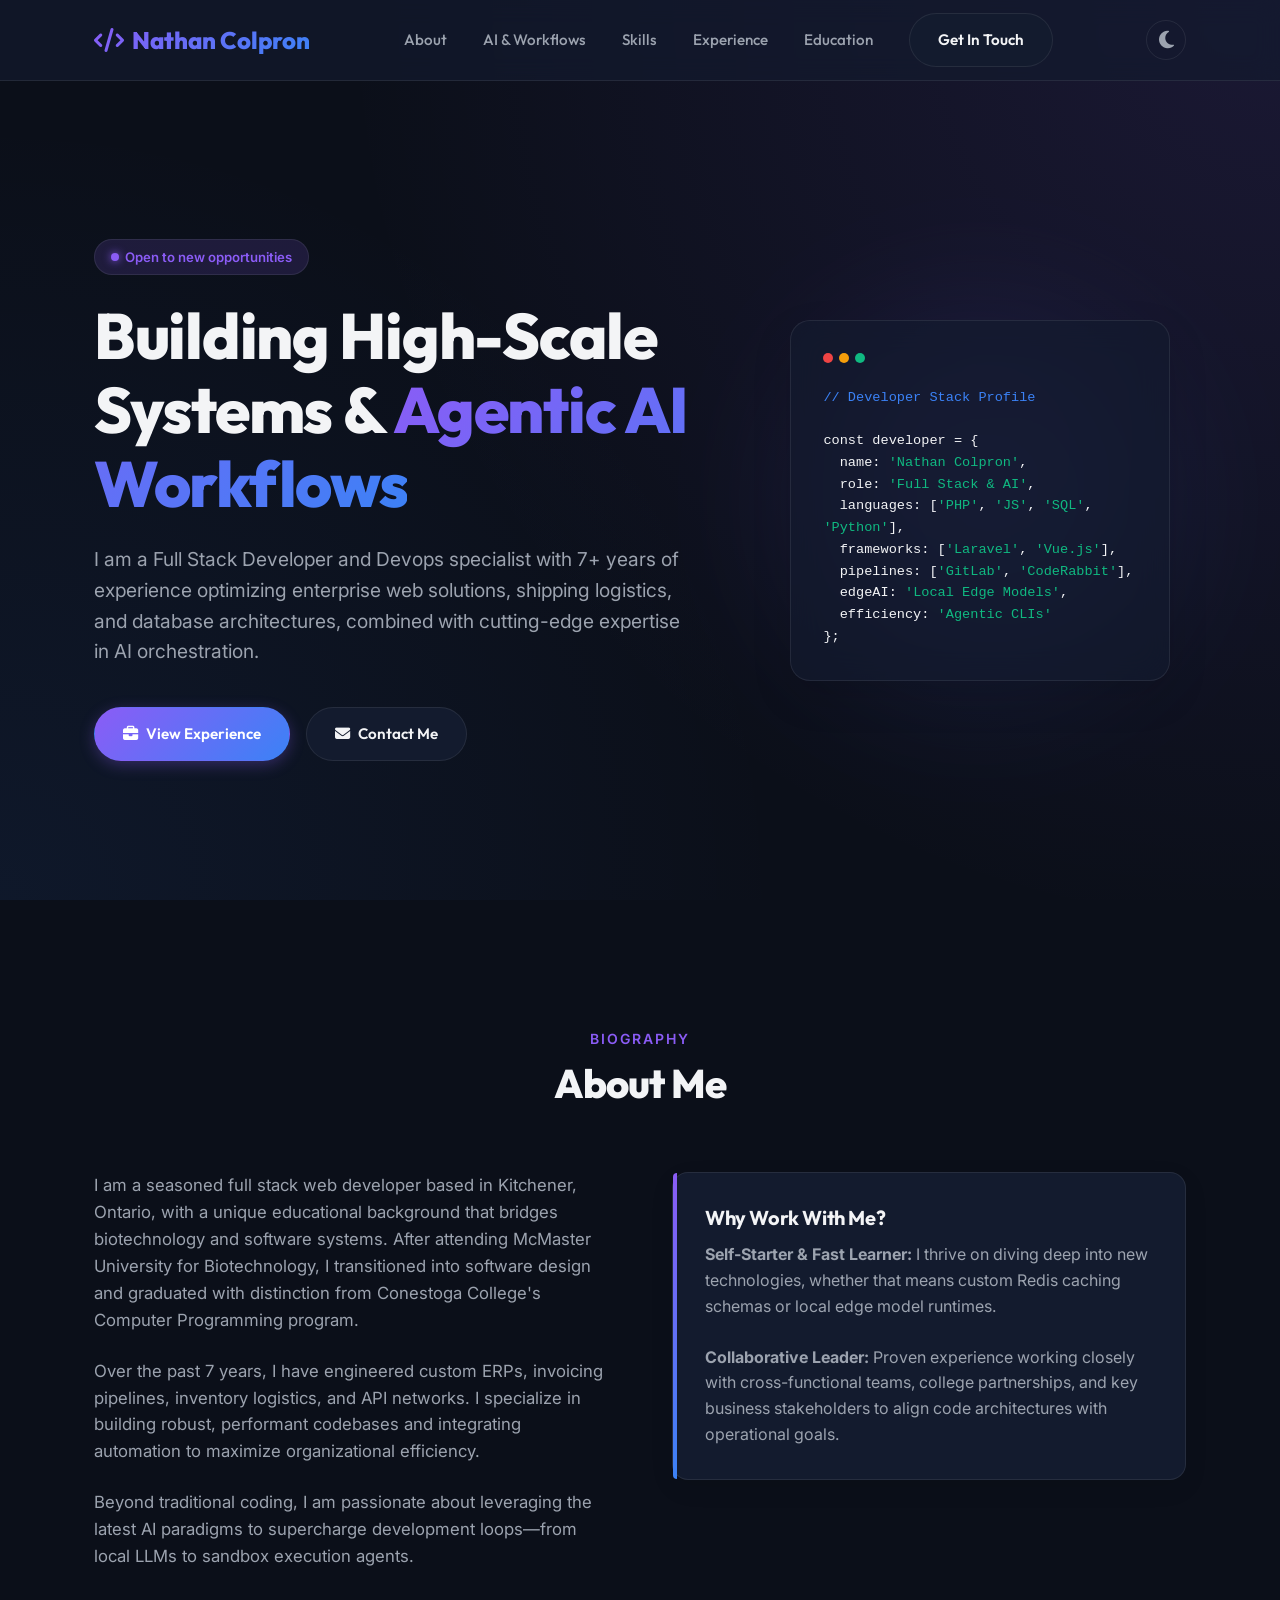
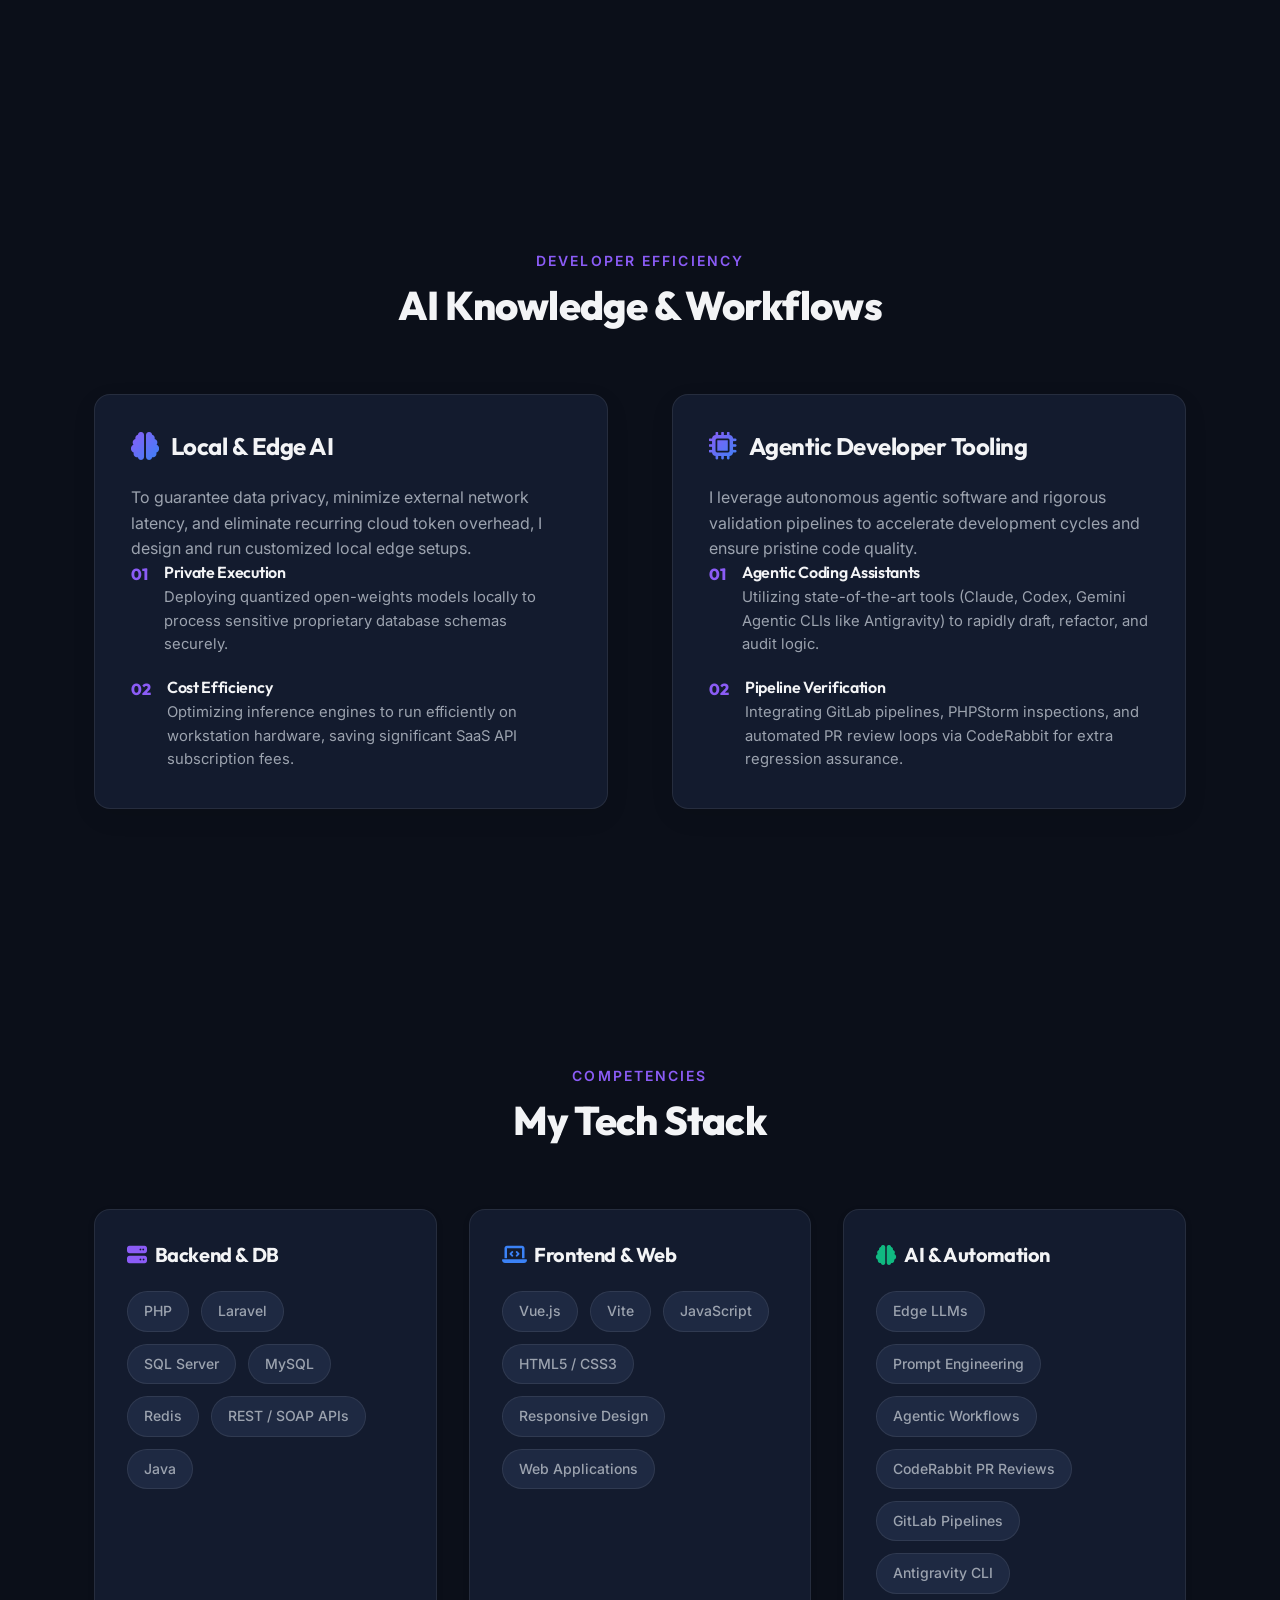
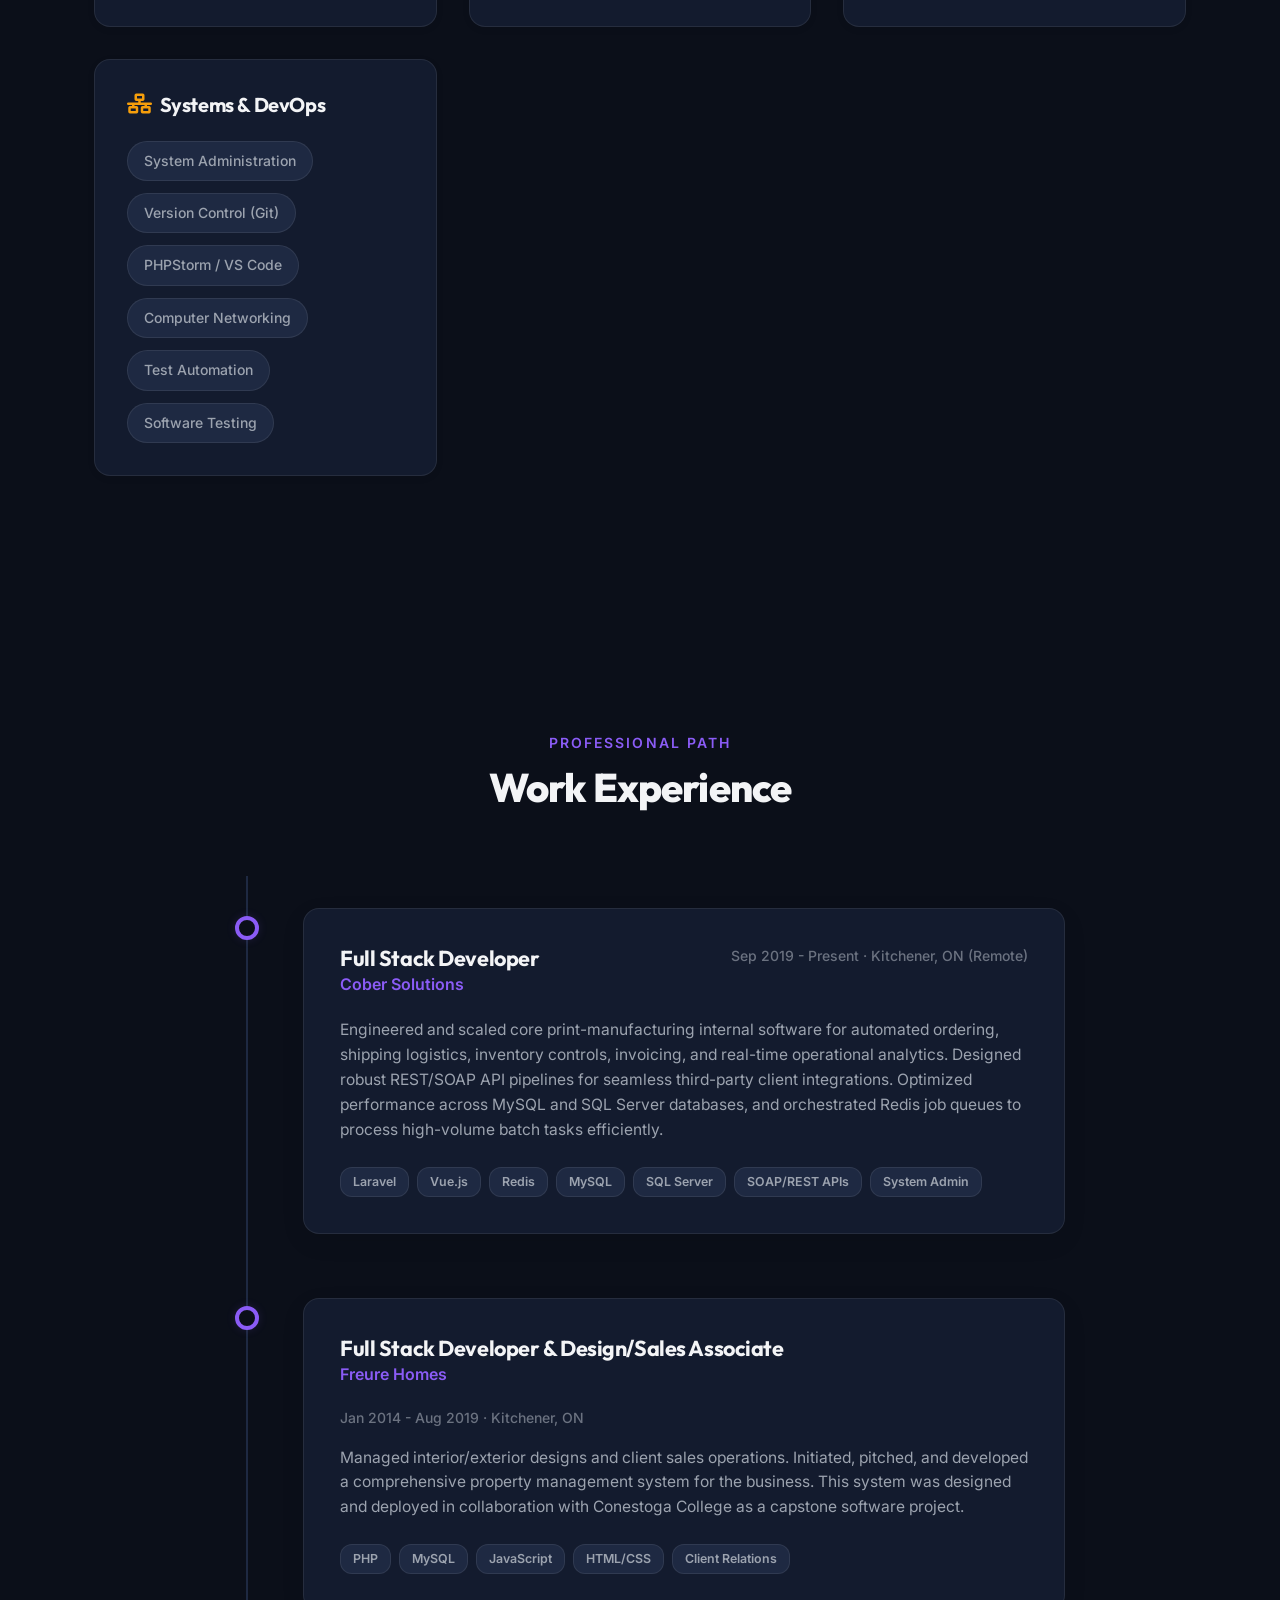
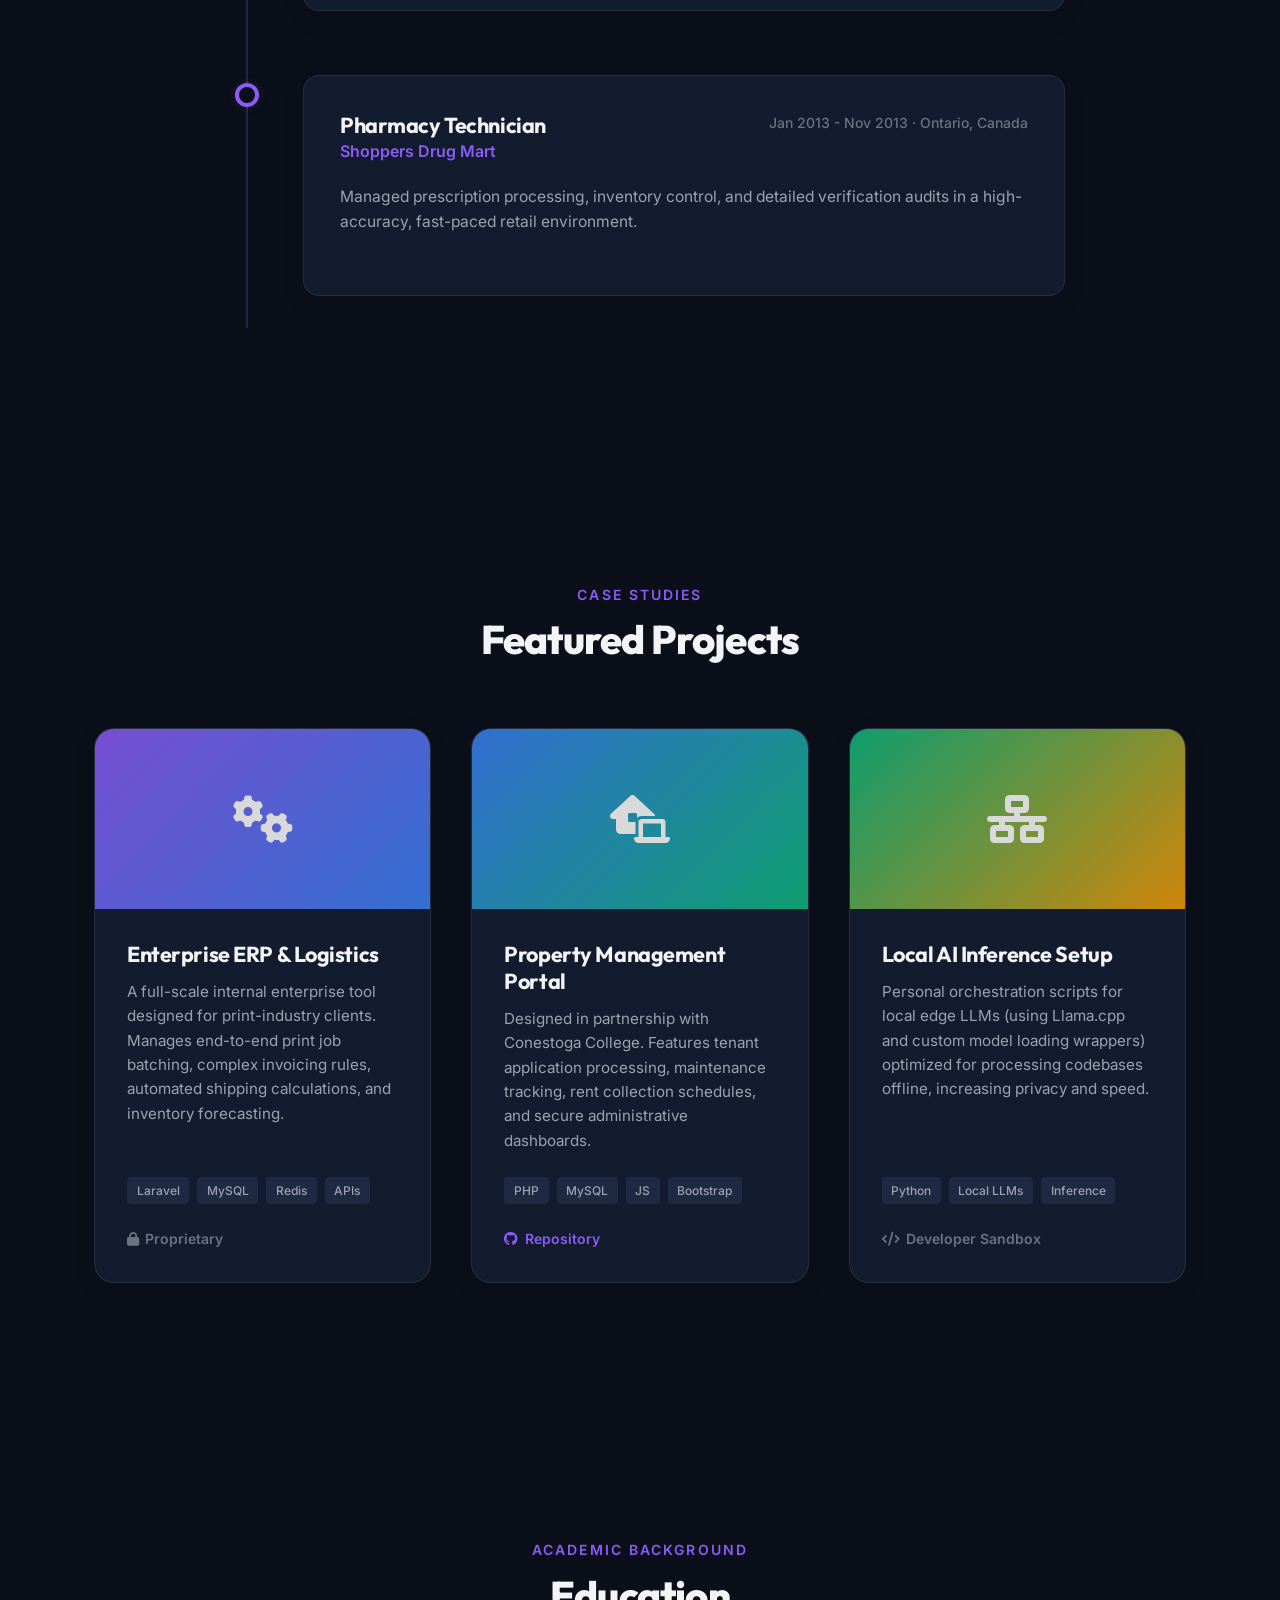
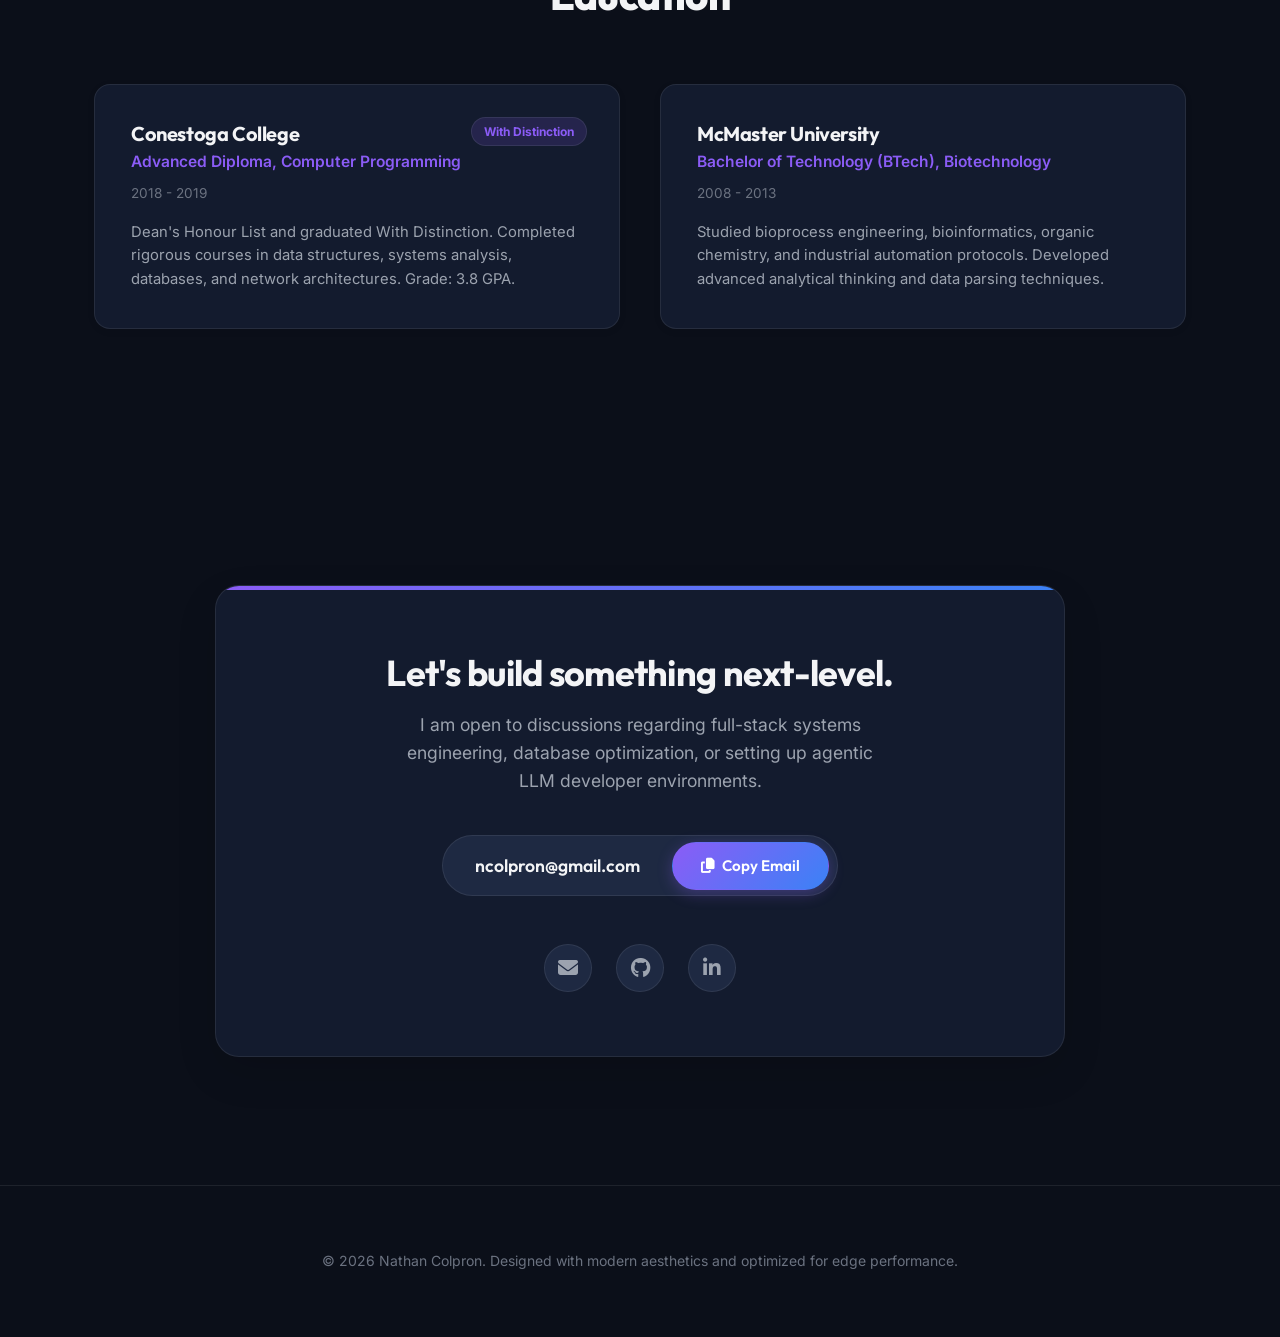
==== commit a7aebbad: "Modernize portfolio website with premium design, updated LinkedIn experience, and AI capabilities" ====
--- a/index.html
+++ b/index.html
@@ -1,249 +1,461 @@
 <!DOCTYPE html>
 <html lang="en">
-
-  <head>
-
-    <meta charset="utf-8">
-    <meta name="viewport" content="width=device-width, initial-scale=1, shrink-to-fit=no">
-    <meta name="description" content="">
-    <meta name="author" content="">
-
-    <title>Nathan Colpron's Portfolio</title>
-
-    <!-- Bootstrap Core CSS -->
-    <link href="vendor/bootstrap/css/bootstrap.min.css" rel="stylesheet">
-
-    <!-- Custom Fonts -->
-    <link href="vendor/font-awesome/css/font-awesome.min.css" rel="stylesheet" type="text/css">
-    <link href="https://fonts.googleapis.com/css?family=Source+Sans+Pro:300,400,700,300italic,400italic,700italic" rel="stylesheet" type="text/css">
-    <link href="vendor/simple-line-icons/css/simple-line-icons.css" rel="stylesheet">
-
-    <!-- Custom CSS -->
-    <link href="css/stylish-portfolio.min.css" rel="stylesheet">
-
-  </head>
-
-  <body id="page-top">
-    <!-- Navigation -->
-    <a class="menu-toggle rounded" href="#">
-      <i class="fa fa-bars"></i>
-    </a>
-    <nav id="sidebar-wrapper">
-      <ul class="sidebar-nav">
-        <li class="sidebar-brand">
-          <a class="js-scroll-trigger" href="#page-top">My Portfolio</a>
-        </li>
-        <li class="sidebar-nav-item">
-          <a class="js-scroll-trigger" href="#page-top">Home</a>
-        </li>
-        <li class="sidebar-nav-item">
-          <a class="js-scroll-trigger" href="#about">About</a>
-        </li>
-        <li class="sidebar-nav-item">
-          <a class="js-scroll-trigger" href="#services">Services</a>
-        </li>
-        <li class="sidebar-nav-item">
-          <a class="js-scroll-trigger" href="#portfolio">Portfolio Entries</a>
-        </li>
-        <li class="sidebar-nav-item">
-          <a class="js-scroll-trigger" href="#contact">Contact</a>
-        </li>
-      </ul>
-    </nav>
-
-    <!-- Header -->
-    <header class="masthead d-flex">
-      <div class="container text-center my-auto">
-        <h1 class="mb-1">Nathan Colpron's Portfolio</h1>
-        <h3 class="mb-5">
-          <em>Graduated Computer Programming at Conestoga College in 2019</em>
-        </h3>
-        <a class="btn btn-primary btn-xl js-scroll-trigger" href="#about">See More</a>
-      </div>
-      <div class="overlay"></div>
-    </header>
-
-    <!-- About -->
-    <section class="content-section bg-light" id="about">
-      <div class="container text-center">
-        <div class="row">
-          <div class="col-lg-10 mx-auto">
-            <h2>I am the right choice to design your next project!</h2>
-            <p class="lead mb-5"></p>
-            <a class="btn btn-dark btn-xl js-scroll-trigger" href="#services">My Experience</a>
-          </div>
-        </div>
-      </div>
-    </section>
-
-    <!-- Services -->
-    <section class="content-section bg-primary text-white text-center" id="services">
-      <div class="container">
-        <div class="content-section-heading">
-          <h3 class="text-secondary mb-0">Services</h3>
-          <h2 class="mb-5">What I Offer</h2>
-        </div>
-        <div class="row">
-          <div class="col-lg-3 col-md-6 mb-5 mb-lg-0">
-            <span class="service-icon rounded-circle mx-auto mb-3">
-              <i class="icon-screen-smartphone"></i>
-            </span>
-            <h4>
-              <strong>Responsive</strong>
-            </h4>
-            <p class="text-faded mb-0">Attractive sites on any screen size</p>
-          </div>
-          <div class="col-lg-3 col-md-6 mb-5 mb-lg-0">
-            <span class="service-icon rounded-circle mx-auto mb-3">
-              <i class="icon-pencil"></i>
-            </span>
-            <h4>
-              <strong>Web Design & Frameworks</strong>
-            </h4>
-            <p class="text-faded mb-0">HTML, CSS, Bootstrap, jQuery, Angular, .NET, J2EE</p>
-          </div>
-          <div class="col-lg-3 col-md-6 mb-5 mb-md-0">
-            <span class="service-icon rounded-circle mx-auto mb-3">
-              <i class="icon-like"></i>
-            </span>
-            <h4>
-              <strong>Programming</strong>
-            </h4>
-            <p class="text-faded mb-0">C++, C#/Java, JS, PHP, Python, SQL</p>
-          </div>
-          <div class="col-lg-3 col-md-6">
-            <span class="service-icon rounded-circle mx-auto mb-3">
-              <i class="icon-mustache"></i>
-            </span>
-            <h4>
-              <strong>Ways to Contact</strong>
-            </h4>
-            <p class="text-faded mb-0">Use any icon in the site footer</p>
-          </div>
-        </div>
-      </div>
-    </section>
-
-    <!-- Callout -->
-    <section class="callout">
-      <div class="container text-center">
-        <h2 class="mx-auto mb-5">Welcome to what could be <em>your</em> next website!</h2>
-      </div>
-    </section>
-
-    <!-- Portfolio -->
-    <section class="content-section" id="portfolio">
-      <div class="container">
-        <div class="content-section-heading text-center">
-          <h3 class="text-secondary mb-0">Portfolio</h3>
-          <h2 class="mb-5">Recent Projects</h2>
-        </div>
-        <div class="row no-gutters">
-          <div class="col-lg-6">
-            <a class="portfolio-item" href="https://info2300-prototype.herokuapp.com/">
-              <span class="caption">
-                <span class="caption-content">
-                  <h2>HTML Project</h2>
-                  <p class="mb-0">A small fansite made to satisfy the requirements of an HTML course assignment</p>
-                </span>
-              </span>
-              <img class="img-fluid" src="img/portfolio-1.jpg" alt="">
-            </a>
-          </div>
-          <div class="col-lg-6">
-            <a class="portfolio-item" href="https://property-mm.herokuapp.com">
-              <span class="caption">
-                <span class="caption-content">
-                  <h2>Property Management System</h2>
-                  <p class="mb-0">Designed for Freure Homes in collaboration with Conestoga College</p>
-                </span>
-              </span>
-              <img class="img-fluid" src="img/portfolio-2.jpg" alt="">
-            </a>
-          </div>
-          <!--<div class="col-lg-6">
-            <a class="portfolio-item" href="#">
-              <span class="caption">
-                <span class="caption-content">
-                  <h2>Placeholder 2</h2>
-                  <p class="mb-0"></p>
-                </span>
-              </span>
-              <img class="img-fluid" src="img/portfolio-3.jpg" alt="">
-            </a>
-          </div>
-          <div class="col-lg-6">
-            <a class="portfolio-item" href="#">
-              <span class="caption">
-                <span class="caption-content">
-                  <h2>Placeholder 3</h2>
-                  <p class="mb-0"></p>
-                </span>
-              </span>
-              <img class="img-fluid" src="img/portfolio-4.jpg" alt="">
-            </a>
-          </div>-->
-        </div>
-      </div>
-    </section>
-
-    <!-- Call to Action -->
-    <section class="content-section bg-primary text-white">
-      <div class="container text-center">
-        <h2 class="mb-4">For More Information</h2>
-        <a href="https://1drv.ms/w/s!AmDnnUa-rQB1kLZS7uIqD1ZWAh9G8A" class="btn btn-xl btn-light mr-4">Resume</a>
-        <a href="#contact" class="btn btn-xl btn-dark">Contact me</a>
-      </div>
-    </section>
-
-    <!-- Map -->
-    <section id="contact" class="map">
-      <iframe width="100%" height="100%" frameborder="0" scrolling="no" marginheight="0" marginwidth="0" src="https://www.google.com/maps/embed?pb=!1m18!1m12!1m3!1d23197.894462705535!2d-80.39174170950518!3d43.38252695583931!2m3!1f0!2f0!3f0!3m2!1i1024!2i768!4f13.1!3m3!1m2!1s0x0%3A0x2043c24369ede07e!2sConestoga+College!5e0!3m2!1sen!2sca!4v1531858212692"></iframe>
-      <br/>
-      <small>
-        <a href="https://goo.gl/maps/3Xc9V2ME5YK2"></a>
-      </small>
-    </section>
-
-    <!-- Footer -->
-    <footer class="footer text-center">
-      <div class="container">
-        <ul class="list-inline mb-5">
-          <li class="list-inline-item">
-            <a class="social-link rounded-circle text-white mr-3" href="mailto:ncolpron@gmail.com">
-              <i class="icon-envelope"></i>
-            </a>
-          </li>
-          <!--<li class="list-inline-item">
-            <a class="social-link rounded-circle text-white mr-3" href="https://steamcommunity.com/id/cartman37/">
-              <i class="icon-social-steam"></i>
-            </a>
-          </li>-->
-          <li class="list-inline-item">
-            <a class="social-link rounded-circle text-white" href="https://github.com/Cartman37">
-              <i class="icon-social-github"></i>
-            </a>
-          </li>
-        </ul>
-        <p class="text-muted small mb-0">Email and GitHub links above. &copy; 2019 Nathan Colpron </p>
-      </div>
-    </footer>
-
-    <!-- Scroll to Top Button-->
-    <a class="scroll-to-top rounded js-scroll-trigger" href="#page-top">
-      <i class="fa fa-angle-up"></i>
-    </a>
-
-    <!-- Bootstrap core JavaScript -->
-    <script src="vendor/jquery/jquery.min.js"></script>
-    <script src="vendor/bootstrap/js/bootstrap.bundle.min.js"></script>
-
-    <!-- Plugin JavaScript -->
-    <script src="vendor/jquery-easing/jquery.easing.min.js"></script>
-
-    <!-- Custom scripts for this template -->
-    <script src="js/stylish-portfolio.min.js"></script>
-
-  </body>
-
+<head>
+  <meta charset="utf-8">
+  <meta name="viewport" content="width=device-width, initial-scale=1, shrink-to-fit=no">
+  <meta name="description" content="Portfolio of Nathan Colpron, a Full Stack Developer & AI Integrator with 7+ years of experience building scalable systems and agentic workflows.">
+  <meta name="author" content="Nathan Colpron">
+
+  <title>Nathan Colpron | Full Stack Developer & AI Integrator</title>
+
+  <!-- Google Fonts -->
+  <link rel="preconnect" href="https://fonts.googleapis.com">
+  <link rel="preconnect" href="https://fonts.gstatic.com" crossorigin>
+  
+  <!-- Font Awesome Icons -->
+  <link rel="stylesheet" href="https://cdnjs.cloudflare.com/ajax/libs/font-awesome/6.4.0/css/all.min.css" integrity="sha512-iecdLmaskl7CVkqkXNQ/ZH/XLlvWZOJyj7Yy7tcenmpD1ypASozpmT/E0iPtmFIB46ZmdtAc9eNBvH0H/ZpiBw==" crossorigin="anonymous" referrerpolicy="no-referrer" />
+
+  <!-- Custom CSS -->
+  <link href="css/style.css" rel="stylesheet">
+</head>
+
+<body>
+
+  <!-- Navigation Header -->
+  <header class="header" id="header">
+    <div class="container header-container">
+      <a href="#hero" class="logo">
+        <i class="fa-solid fa-code"></i> Nathan Colpron
+      </a>
+      
+      <nav class="nav-menu" id="nav-menu">
+        <a href="#about" class="nav-link">About</a>
+        <a href="#ai-workflows" class="nav-link">AI & Workflows</a>
+        <a href="#skills" class="nav-link">Skills</a>
+        <a href="#experience" class="nav-link">Experience</a>
+        <a href="#education" class="nav-link">Education</a>
+        <a href="#contact" class="btn btn-secondary">Get In Touch</a>
+      </nav>
+
+      <div style="display: flex; gap: 1rem; align-items: center;">
+        <button class="theme-toggle-btn" id="theme-toggle" aria-label="Toggle Theme">
+          <i class="fa-solid fa-moon moon-icon"></i>
+          <i class="fa-solid fa-sun sun-icon"></i>
+        </button>
+        <button class="mobile-nav-toggle" id="mobile-toggle" aria-label="Open Menu">
+          <i class="fa-solid fa-bars"></i>
+        </button>
+      </div>
+    </div>
+  </header>
+
+  <!-- Hero Section -->
+  <section class="hero" id="hero">
+    <div class="container hero-grid">
+      <div class="hero-text scroll-reveal">
+        <div class="hero-tag">
+          <span></span> Open to new opportunities
+        </div>
+        <h1 class="hero-title">Building High-Scale Systems & <span>Agentic AI Workflows</span></h1>
+        <p class="hero-desc">I am a Full Stack Developer and Devops specialist with 7+ years of experience optimizing enterprise web solutions, shipping logistics, and database architectures, combined with cutting-edge expertise in AI orchestration.</p>
+        <div class="hero-ctas">
+          <a href="#experience" class="btn btn-primary">
+            <i class="fa-solid fa-briefcase"></i> View Experience
+          </a>
+          <a href="#contact" class="btn btn-secondary">
+            <i class="fa-solid fa-envelope"></i> Contact Me
+          </a>
+        </div>
+      </div>
+      
+      <div class="hero-visual scroll-reveal delay-200">
+        <div class="visual-backdrop"></div>
+        <div class="visual-card">
+          <div class="visual-header">
+            <div class="dot dot-red"></div>
+            <div class="dot dot-yellow"></div>
+            <div class="dot dot-green"></div>
+          </div>
+          <div class="visual-code">
+            <p>// Developer Stack Profile</p>
+            <br>
+            const developer = {<br>
+            &nbsp;&nbsp;name: <span>'Nathan Colpron'</span>,<br>
+            &nbsp;&nbsp;role: <span>'Full Stack & AI'</span>,<br>
+            &nbsp;&nbsp;languages: [<span>'PHP'</span>, <span>'JS'</span>, <span>'SQL'</span>, <span>'Python'</span>],<br>
+            &nbsp;&nbsp;frameworks: [<span>'Laravel'</span>, <span>'Vue.js'</span>],<br>
+            &nbsp;&nbsp;pipelines: [<span>'GitLab'</span>, <span>'CodeRabbit'</span>],<br>
+            &nbsp;&nbsp;edgeAI: <span>'Local Edge Models'</span>,<br>
+            &nbsp;&nbsp;efficiency: <span>'Agentic CLIs'</span><br>
+            };
+          </div>
+        </div>
+      </div>
+    </div>
+  </section>
+
+  <!-- About Section -->
+  <section class="section bg-secondary" id="about">
+    <div class="container">
+      <div class="section-title-wrapper scroll-reveal">
+        <span class="section-subtitle">Biography</span>
+        <h2 class="section-title">About Me</h2>
+      </div>
+      
+      <div class="about-grid">
+        <div class="about-text scroll-reveal">
+          <p>I am a seasoned full stack web developer based in Kitchener, Ontario, with a unique educational background that bridges biotechnology and software systems. After attending McMaster University for Biotechnology, I transitioned into software design and graduated with distinction from Conestoga College's Computer Programming program.</p>
+          <p>Over the past 7 years, I have engineered custom ERPs, invoicing pipelines, inventory logistics, and API networks. I specialize in building robust, performant codebases and integrating automation to maximize organizational efficiency.</p>
+          <p>Beyond traditional coding, I am passionate about leveraging the latest AI paradigms to supercharge development loops—from local LLMs to sandbox execution agents.</p>
+        </div>
+        
+        <div class="scroll-reveal delay-200">
+          <div class="highlight-box">
+            <h3>Why Work With Me?</h3>
+            <p><strong>Self-Starter & Fast Learner:</strong> I thrive on diving deep into new technologies, whether that means custom Redis caching schemas or local edge model runtimes.</p>
+            <br>
+            <p><strong>Collaborative Leader:</strong> Proven experience working closely with cross-functional teams, college partnerships, and key business stakeholders to align code architectures with operational goals.</p>
+          </div>
+        </div>
+      </div>
+    </div>
+  </section>
+
+  <!-- AI Workflows Section -->
+  <section class="section" id="ai-workflows">
+    <div class="container">
+      <div class="section-title-wrapper scroll-reveal">
+        <span class="section-subtitle">Developer Efficiency</span>
+        <h2 class="section-title">AI Knowledge & Workflows</h2>
+      </div>
+
+      <div class="about-grid">
+        <div class="scroll-reveal">
+          <div class="ai-workflow-card">
+            <h3 class="ai-workflow-title">
+              <i class="fa-solid fa-brain ai-workflow-icon"></i> Local & Edge AI
+            </h3>
+            <p class="mb-4 text-secondary">To guarantee data privacy, minimize external network latency, and eliminate recurring cloud token overhead, I design and run customized local edge setups.</p>
+            <ul class="ai-workflow-list mt-3">
+              <li class="ai-workflow-item">
+                <span class="ai-workflow-item-num">01</span>
+                <div>
+                  <h4 class="ai-workflow-item-title">Private Execution</h4>
+                  <p class="ai-workflow-item-desc">Deploying quantized open-weights models locally to process sensitive proprietary database schemas securely.</p>
+                </div>
+              </li>
+              <li class="ai-workflow-item">
+                <span class="ai-workflow-item-num">02</span>
+                <div>
+                  <h4 class="ai-workflow-item-title">Cost Efficiency</h4>
+                  <p class="ai-workflow-item-desc">Optimizing inference engines to run efficiently on workstation hardware, saving significant SaaS API subscription fees.</p>
+                </div>
+              </li>
+            </ul>
+          </div>
+        </div>
+
+        <div class="scroll-reveal delay-200">
+          <div class="ai-workflow-card">
+            <h3 class="ai-workflow-title">
+              <i class="fa-solid fa-microchip ai-workflow-icon"></i> Agentic Developer Tooling
+            </h3>
+            <p class="mb-4 text-secondary">I leverage autonomous agentic software and rigorous validation pipelines to accelerate development cycles and ensure pristine code quality.</p>
+            <ul class="ai-workflow-list mt-3">
+              <li class="ai-workflow-item">
+                <span class="ai-workflow-item-num">01</span>
+                <div>
+                  <h4 class="ai-workflow-item-title">Agentic Coding Assistants</h4>
+                  <p class="ai-workflow-item-desc">Utilizing state-of-the-art tools (Claude, Codex, Gemini Agentic CLIs like Antigravity) to rapidly draft, refactor, and audit logic.</p>
+                </div>
+              </li>
+              <li class="ai-workflow-item">
+                <span class="ai-workflow-item-num">02</span>
+                <div>
+                  <h4 class="ai-workflow-item-title">Pipeline Verification</h4>
+                  <p class="ai-workflow-item-desc">Integrating GitLab pipelines, PHPStorm inspections, and automated PR review loops via CodeRabbit for extra regression assurance.</p>
+                </div>
+              </li>
+            </ul>
+          </div>
+        </div>
+      </div>
+    </div>
+  </section>
+
+  <!-- Skills Section -->
+  <section class="section bg-secondary" id="skills">
+    <div class="container">
+      <div class="section-title-wrapper scroll-reveal">
+        <span class="section-subtitle">Competencies</span>
+        <h2 class="section-title">My Tech Stack</h2>
+      </div>
+
+      <div class="skills-grid">
+        <div class="skills-category scroll-reveal">
+          <h3><i class="fa-solid fa-server" style="color: var(--color-accent);"></i> Backend & DB</h3>
+          <div class="skills-list">
+            <span class="skill-pill">PHP</span>
+            <span class="skill-pill">Laravel</span>
+            <span class="skill-pill">SQL Server</span>
+            <span class="skill-pill">MySQL</span>
+            <span class="skill-pill">Redis</span>
+            <span class="skill-pill">REST / SOAP APIs</span>
+            <span class="skill-pill">Java</span>
+          </div>
+        </div>
+
+        <div class="skills-category scroll-reveal delay-100">
+          <h3><i class="fa-solid fa-laptop-code" style="color: var(--color-accent-secondary);"></i> Frontend & Web</h3>
+          <div class="skills-list">
+            <span class="skill-pill">Vue.js</span>
+            <span class="skill-pill">Vite</span>
+            <span class="skill-pill">JavaScript</span>
+            <span class="skill-pill">HTML5 / CSS3</span>
+            <span class="skill-pill">Responsive Design</span>
+            <span class="skill-pill">Web Applications</span>
+          </div>
+        </div>
+
+        <div class="skills-category scroll-reveal delay-200">
+          <h3><i class="fa-solid fa-brain" style="color: #10b981;"></i> AI & Automation</h3>
+          <div class="skills-list">
+            <span class="skill-pill">Edge LLMs</span>
+            <span class="skill-pill">Prompt Engineering</span>
+            <span class="skill-pill">Agentic Workflows</span>
+            <span class="skill-pill">CodeRabbit PR Reviews</span>
+            <span class="skill-pill">GitLab Pipelines</span>
+            <span class="skill-pill">Antigravity CLI</span>
+          </div>
+        </div>
+
+        <div class="skills-category scroll-reveal delay-300">
+          <h3><i class="fa-solid fa-network-wired" style="color: #f59e0b;"></i> Systems & DevOps</h3>
+          <div class="skills-list">
+            <span class="skill-pill">System Administration</span>
+            <span class="skill-pill">Version Control (Git)</span>
+            <span class="skill-pill">PHPStorm / VS Code</span>
+            <span class="skill-pill">Computer Networking</span>
+            <span class="skill-pill">Test Automation</span>
+            <span class="skill-pill">Software Testing</span>
+          </div>
+        </div>
+      </div>
+    </div>
+  </section>
+
+  <!-- Experience Section -->
+  <section class="section" id="experience">
+    <div class="container">
+      <div class="section-title-wrapper scroll-reveal">
+        <span class="section-subtitle">Professional Path</span>
+        <h2 class="section-title">Work Experience</h2>
+      </div>
+
+      <div class="timeline">
+        <!-- Cober Solutions -->
+        <div class="timeline-item scroll-reveal">
+          <div class="timeline-dot"></div>
+          <div class="timeline-content">
+            <div class="timeline-header">
+              <div>
+                <h3 class="timeline-job">Full Stack Developer</h3>
+                <div class="timeline-company">Cober Solutions</div>
+              </div>
+              <span class="timeline-date">Sep 2019 - Present &middot; Kitchener, ON (Remote)</span>
+            </div>
+            <p class="timeline-desc">Engineered and scaled core print-manufacturing internal software for automated ordering, shipping logistics, inventory controls, invoicing, and real-time operational analytics. Designed robust REST/SOAP API pipelines for seamless third-party client integrations. Optimized performance across MySQL and SQL Server databases, and orchestrated Redis job queues to process high-volume batch tasks efficiently.</p>
+            <div class="timeline-skills">
+              <span class="timeline-skill-pill">Laravel</span>
+              <span class="timeline-skill-pill">Vue.js</span>
+              <span class="timeline-skill-pill">Redis</span>
+              <span class="timeline-skill-pill">MySQL</span>
+              <span class="timeline-skill-pill">SQL Server</span>
+              <span class="timeline-skill-pill">SOAP/REST APIs</span>
+              <span class="timeline-skill-pill">System Admin</span>
+            </div>
+          </div>
+        </div>
+
+        <!-- Freure Homes -->
+        <div class="timeline-item scroll-reveal">
+          <div class="timeline-dot"></div>
+          <div class="timeline-content">
+            <div class="timeline-header">
+              <div>
+                <h3 class="timeline-job">Full Stack Developer & Design/Sales Associate</h3>
+                <div class="timeline-company">Freure Homes</div>
+              </div>
+              <span class="timeline-date">Jan 2014 - Aug 2019 &middot; Kitchener, ON</span>
+            </div>
+            <p class="timeline-desc">Managed interior/exterior designs and client sales operations. Initiated, pitched, and developed a comprehensive property management system for the business. This system was designed and deployed in collaboration with Conestoga College as a capstone software project.</p>
+            <div class="timeline-skills">
+              <span class="timeline-skill-pill">PHP</span>
+              <span class="timeline-skill-pill">MySQL</span>
+              <span class="timeline-skill-pill">JavaScript</span>
+              <span class="timeline-skill-pill">HTML/CSS</span>
+              <span class="timeline-skill-pill">Client Relations</span>
+            </div>
+          </div>
+        </div>
+
+        <!-- Shoppers Drug Mart -->
+        <div class="timeline-item scroll-reveal">
+          <div class="timeline-dot"></div>
+          <div class="timeline-content">
+            <div class="timeline-header">
+              <div>
+                <h3 class="timeline-job">Pharmacy Technician</h3>
+                <div class="timeline-company">Shoppers Drug Mart</div>
+              </div>
+              <span class="timeline-date">Jan 2013 - Nov 2013 &middot; Ontario, Canada</span>
+            </div>
+            <p class="timeline-desc">Managed prescription processing, inventory control, and detailed verification audits in a high-accuracy, fast-paced retail environment.</p>
+          </div>
+        </div>
+      </div>
+    </div>
+  </section>
+
+  <!-- Projects Section -->
+  <section class="section bg-secondary" id="projects">
+    <div class="container">
+      <div class="section-title-wrapper scroll-reveal">
+        <span class="section-subtitle">Case Studies</span>
+        <h2 class="section-title">Featured Projects</h2>
+      </div>
+
+      <div class="projects-grid">
+        <!-- Project 1 -->
+        <div class="project-card scroll-reveal">
+          <div class="project-visual">
+            <i class="fa-solid fa-gears"></i>
+          </div>
+          <div class="project-content">
+            <h3 class="project-title">Enterprise ERP & Logistics</h3>
+            <p class="project-desc">A full-scale internal enterprise tool designed for print-industry clients. Manages end-to-end print job batching, complex invoicing rules, automated shipping calculations, and inventory forecasting.</p>
+            <div class="project-tags">
+              <span class="project-tag">Laravel</span>
+              <span class="project-tag">MySQL</span>
+              <span class="project-tag">Redis</span>
+              <span class="project-tag">APIs</span>
+            </div>
+            <div class="project-links">
+              <span class="project-link" style="color: var(--text-tertiary);"><i class="fa-solid fa-lock"></i> Proprietary</span>
+            </div>
+          </div>
+        </div>
+
+        <!-- Project 2 -->
+        <div class="project-card scroll-reveal delay-100">
+          <div class="project-visual" style="background: linear-gradient(135deg, #3b82f6 0%, #10b981 100%);">
+            <i class="fa-solid fa-house-laptop"></i>
+          </div>
+          <div class="project-content">
+            <h3 class="project-title">Property Management Portal</h3>
+            <p class="project-desc">Designed in partnership with Conestoga College. Features tenant application processing, maintenance tracking, rent collection schedules, and secure administrative dashboards.</p>
+            <div class="project-tags">
+              <span class="project-tag">PHP</span>
+              <span class="project-tag">MySQL</span>
+              <span class="project-tag">JS</span>
+              <span class="project-tag">Bootstrap</span>
+            </div>
+            <div class="project-links">
+              <a href="https://github.com/Cartman37/property_management_system" class="project-link" target="_blank" rel="noopener noreferrer">
+                <i class="fa-brands fa-github"></i> Repository
+              </a>
+            </div>
+          </div>
+        </div>
+
+        <!-- Project 3 -->
+        <div class="project-card scroll-reveal delay-200">
+          <div class="project-visual" style="background: linear-gradient(135deg, #10b981 0%, #f59e0b 100%);">
+            <i class="fa-solid fa-network-wired"></i>
+          </div>
+          <div class="project-content">
+            <h3 class="project-title">Local AI Inference Setup</h3>
+            <p class="project-desc">Personal orchestration scripts for local edge LLMs (using Llama.cpp and custom model loading wrappers) optimized for processing codebases offline, increasing privacy and speed.</p>
+            <div class="project-tags">
+              <span class="project-tag">Python</span>
+              <span class="project-tag">Local LLMs</span>
+              <span class="project-tag">Inference</span>
+            </div>
+            <div class="project-links">
+              <span class="project-link" style="color: var(--text-tertiary);"><i class="fa-solid fa-code"></i> Developer Sandbox</span>
+            </div>
+          </div>
+        </div>
+      </div>
+    </div>
+  </section>
+
+  <!-- Education Section -->
+  <section class="section" id="education">
+    <div class="container">
+      <div class="section-title-wrapper scroll-reveal">
+        <span class="section-subtitle">Academic Background</span>
+        <h2 class="section-title">Education</h2>
+      </div>
+
+      <div class="education-grid">
+        <!-- Education 1 -->
+        <div class="education-card scroll-reveal">
+          <span class="education-badge">With Distinction</span>
+          <h3 class="education-school">Conestoga College</h3>
+          <div class="education-degree">Advanced Diploma, Computer Programming</div>
+          <span class="education-date">2018 - 2019</span>
+          <p class="education-details">Dean's Honour List and graduated With Distinction. Completed rigorous courses in data structures, systems analysis, databases, and network architectures. Grade: 3.8 GPA.</p>
+        </div>
+
+        <!-- Education 2 -->
+        <div class="education-card scroll-reveal delay-100">
+          <h3 class="education-school">McMaster University</h3>
+          <div class="education-degree">Bachelor of Technology (BTech), Biotechnology</div>
+          <span class="education-date">2008 - 2013</span>
+          <p class="education-details">Studied bioprocess engineering, bioinformatics, organic chemistry, and industrial automation protocols. Developed advanced analytical thinking and data parsing techniques.</p>
+        </div>
+      </div>
+    </div>
+  </section>
+
+  <!-- Contact Section -->
+  <section class="section bg-secondary" id="contact">
+    <div class="container">
+      <div class="contact-card scroll-reveal">
+        <h2>Let's build something next-level.</h2>
+        <p>I am open to discussions regarding full-stack systems engineering, database optimization, or setting up agentic LLM developer environments.</p>
+        
+        <div class="email-box">
+          <span class="email-address" id="email-address">ncolpron@gmail.com</span>
+          <button class="btn btn-primary" id="copy-email-btn">
+            <i class="fa-solid fa-copy"></i> Copy Email
+          </button>
+        </div>
+
+        <div class="social-links">
+          <a href="mailto:ncolpron@gmail.com" class="social-link" title="Email Me">
+            <i class="fa-solid fa-envelope"></i>
+          </a>
+          <a href="https://github.com/Cartman37" class="social-link" target="_blank" rel="noopener noreferrer" title="GitHub Profile">
+            <i class="fa-brands fa-github"></i>
+          </a>
+          <a href="https://www.linkedin.com/in/nathan-colpron-045181185/" class="social-link" target="_blank" rel="noopener noreferrer" title="LinkedIn Profile">
+            <i class="fa-brands fa-linkedin-in"></i>
+          </a>
+        </div>
+      </div>
+    </div>
+  </section>
+
+  <!-- Footer -->
+  <footer class="footer">
+    <div class="container">
+      <p>&copy; 2026 Nathan Colpron. Designed with modern aesthetics and optimized for edge performance.</p>
+    </div>
+  </footer>
+
+  <!-- Custom script -->
+  <script src="js/main.js"></script>
+</body>
 </html>
--- a/css/style.css
+++ b/css/style.css
@@ -0,0 +1,1041 @@
+/* 
+ * Nathan Colpron Portfolio Style Guide & Stylesheet
+ * Premium modern design system (Vanilla CSS)
+ */
+
+@import url('https://fonts.googleapis.com/css2?family=Inter:wght@300;400;500;600;700&family=Outfit:wght@400;500;600;700;800&display=swap');
+
+/* --- Custom Properties / Design Tokens --- */
+:root {
+  /* Fonts */
+  --font-heading: 'Outfit', -apple-system, BlinkMacSystemFont, "Segoe UI", Roboto, sans-serif;
+  --font-body: 'Inter', -apple-system, BlinkMacSystemFont, "Segoe UI", Roboto, sans-serif;
+
+  /* Transitions */
+  --transition-fast: 0.2s cubic-bezier(0.4, 0, 0.2, 1);
+  --transition-normal: 0.3s cubic-bezier(0.4, 0, 0.2, 1);
+  --transition-slow: 0.5s cubic-bezier(0.4, 0, 0.2, 1);
+
+  /* Shadows */
+  --shadow-sm: 0 2px 8px rgba(0, 0, 0, 0.05);
+  --shadow-md: 0 8px 24px rgba(0, 0, 0, 0.08);
+  --shadow-lg: 0 16px 40px rgba(0, 0, 0, 0.12);
+
+  /* Theme Defaults (Dark Mode) */
+  --bg-primary: #0b0f19;
+  --bg-secondary: #131b2e;
+  --bg-tertiary: #1e2942;
+  --bg-glass: rgba(19, 27, 46, 0.7);
+  --border-glass: rgba(255, 255, 255, 0.08);
+  --text-primary: #f3f4f6;
+  --text-secondary: #9ca3af;
+  --text-tertiary: #6b7280;
+  --color-accent: #8b5cf6;       /* Violet */
+  --color-accent-glow: rgba(139, 92, 246, 0.15);
+  --color-accent-secondary: #3b82f6; /* Blue */
+  --gradient-accent: linear-gradient(135deg, #8b5cf6 0%, #3b82f6 100%);
+  --gradient-bg: radial-gradient(circle at top right, rgba(139, 92, 246, 0.12) 0%, rgba(11, 15, 25, 0) 60%),
+                 radial-gradient(circle at bottom left, rgba(59, 130, 246, 0.08) 0%, rgba(11, 15, 25, 0) 50%);
+  
+  --card-hover-border: rgba(139, 92, 246, 0.3);
+  --timeline-line: #1e2942;
+  --timeline-dot: #8b5cf6;
+}
+
+/* Light Theme overrides */
+[data-theme="light"] {
+  --bg-primary: #f8fafc;
+  --bg-secondary: #ffffff;
+  --bg-tertiary: #f1f5f9;
+  --bg-glass: rgba(255, 255, 255, 0.8);
+  --border-glass: rgba(0, 0, 0, 0.06);
+  --text-primary: #0f172a;
+  --text-secondary: #475569;
+  --text-tertiary: #94a3b8;
+  --color-accent: #7c3aed;
+  --color-accent-glow: rgba(124, 58, 237, 0.08);
+  --color-accent-secondary: #2563eb;
+  --gradient-accent: linear-gradient(135deg, #7c3aed 0%, #2563eb 100%);
+  --gradient-bg: radial-gradient(circle at top right, rgba(124, 58, 237, 0.06) 0%, rgba(248, 250, 252, 0) 60%),
+                 radial-gradient(circle at bottom left, rgba(37, 99, 235, 0.04) 0%, rgba(248, 250, 252, 0) 50%);
+
+  --card-hover-border: rgba(124, 58, 237, 0.25);
+  --timeline-line: #e2e8f0;
+  --timeline-dot: #7c3aed;
+}
+
+/* --- Base Styles --- */
+* {
+  box-sizing: border-box;
+  margin: 0;
+  padding: 0;
+}
+
+html {
+  scroll-behavior: smooth;
+  font-size: 16px;
+}
+
+body {
+  font-family: var(--font-body);
+  background-color: var(--bg-primary);
+  background-image: var(--gradient-bg);
+  background-attachment: fixed;
+  color: var(--text-primary);
+  line-height: 1.6;
+  -webkit-font-smoothing: antialiased;
+  transition: background-color var(--transition-normal), color var(--transition-normal);
+  overflow-x: hidden;
+}
+
+h1, h2, h3, h4, h5, h6 {
+  font-family: var(--font-heading);
+  font-weight: 700;
+  line-height: 1.25;
+  color: var(--text-primary);
+  letter-spacing: -0.02em;
+}
+
+p {
+  color: var(--text-secondary);
+}
+
+a {
+  color: var(--color-accent);
+  text-decoration: none;
+  transition: color var(--transition-fast);
+}
+
+a:hover {
+  color: var(--color-accent-secondary);
+}
+
+/* --- Scrollbar Customization --- */
+::-webkit-scrollbar {
+  width: 10px;
+}
+::-webkit-scrollbar-track {
+  background: var(--bg-primary);
+}
+::-webkit-scrollbar-thumb {
+  background: var(--bg-tertiary);
+  border-radius: 5px;
+  border: 2px solid var(--bg-primary);
+}
+::-webkit-scrollbar-thumb:hover {
+  background: var(--color-accent);
+}
+
+/* --- Layout Utility Classes --- */
+.container {
+  width: 100%;
+  max-width: 1140px;
+  margin: 0 auto;
+  padding: 0 1.5rem;
+}
+
+.section {
+  padding: 8rem 0;
+  position: relative;
+}
+
+.section-title-wrapper {
+  margin-bottom: 4rem;
+  text-align: center;
+}
+
+.section-subtitle {
+  text-transform: uppercase;
+  font-size: 0.875rem;
+  letter-spacing: 0.15em;
+  color: var(--color-accent);
+  font-weight: 600;
+  margin-bottom: 0.5rem;
+  display: block;
+}
+
+.section-title {
+  font-size: 2.5rem;
+  font-weight: 800;
+}
+
+/* --- Premium Buttons --- */
+.btn {
+  display: inline-flex;
+  align-items: center;
+  justify-content: center;
+  padding: 0.85rem 1.75rem;
+  font-family: var(--font-heading);
+  font-size: 0.95rem;
+  font-weight: 600;
+  border-radius: 50px;
+  cursor: pointer;
+  transition: all var(--transition-normal);
+  border: 1px solid transparent;
+  gap: 0.5rem;
+}
+
+.btn-primary {
+  background: var(--gradient-accent);
+  color: #ffffff;
+  box-shadow: 0 4px 15px rgba(139, 92, 246, 0.3);
+}
+
+.btn-primary:hover {
+  transform: translateY(-2px);
+  box-shadow: 0 8px 25px rgba(139, 92, 246, 0.45);
+}
+
+.btn-secondary {
+  background: var(--bg-secondary);
+  color: var(--text-primary);
+  border-color: var(--border-glass);
+}
+
+.btn-secondary:hover {
+  background: var(--bg-tertiary);
+  border-color: var(--card-hover-border);
+  transform: translateY(-2px);
+}
+
+.btn-circle {
+  width: 48px;
+  height: 48px;
+  border-radius: 50%;
+  padding: 0;
+}
+
+/* --- Header / Navigation --- */
+.header {
+  position: fixed;
+  top: 0;
+  left: 0;
+  width: 100%;
+  z-index: 1000;
+  backdrop-filter: blur(12px);
+  -webkit-backdrop-filter: blur(12px);
+  background: var(--bg-glass);
+  border-bottom: 1px solid var(--border-glass);
+  transition: all var(--transition-normal);
+}
+
+.header-container {
+  display: flex;
+  align-items: center;
+  justify-content: space-between;
+  height: 80px;
+}
+
+.logo {
+  font-family: var(--font-heading);
+  font-size: 1.5rem;
+  font-weight: 800;
+  background: var(--gradient-accent);
+  -webkit-background-clip: text;
+  -webkit-text-fill-color: transparent;
+  display: flex;
+  align-items: center;
+  gap: 0.5rem;
+}
+
+.nav-menu {
+  display: flex;
+  align-items: center;
+  list-style: none;
+  gap: 2.25rem;
+}
+
+.nav-link {
+  font-family: var(--font-heading);
+  font-weight: 500;
+  font-size: 0.95rem;
+  color: var(--text-secondary);
+  position: relative;
+  padding: 0.5rem 0;
+}
+
+.nav-link::after {
+  content: '';
+  position: absolute;
+  bottom: 0;
+  left: 0;
+  width: 0;
+  height: 2px;
+  background: var(--gradient-accent);
+  transition: width var(--transition-normal);
+}
+
+.nav-link:hover {
+  color: var(--text-primary);
+}
+
+.nav-link:hover::after {
+  width: 100%;
+}
+
+.theme-toggle-btn {
+  background: none;
+  border: none;
+  color: var(--text-secondary);
+  cursor: pointer;
+  font-size: 1.25rem;
+  display: flex;
+  align-items: center;
+  justify-content: center;
+  width: 40px;
+  height: 40px;
+  border-radius: 50%;
+  transition: background-color var(--transition-normal), color var(--transition-normal);
+  border: 1px solid var(--border-glass);
+}
+
+.theme-toggle-btn:hover {
+  background: var(--bg-tertiary);
+  color: var(--text-primary);
+}
+
+.sun-icon {
+  display: none;
+}
+[data-theme="light"] .moon-icon {
+  display: none;
+}
+[data-theme="light"] .sun-icon {
+  display: block;
+}
+
+/* Mobile Nav Toggle */
+.mobile-nav-toggle {
+  display: none;
+  background: none;
+  border: none;
+  color: var(--text-primary);
+  font-size: 1.5rem;
+  cursor: pointer;
+}
+
+/* --- Hero Section --- */
+.hero {
+  min-height: 100vh;
+  display: flex;
+  align-items: center;
+  padding-top: 100px;
+}
+
+.hero-grid {
+  display: grid;
+  grid-template-columns: 1.2fr 0.8fr;
+  align-items: center;
+  gap: 4rem;
+}
+
+.hero-tag {
+  display: inline-flex;
+  align-items: center;
+  background: var(--color-accent-glow);
+  border: 1px solid var(--border-glass);
+  padding: 0.4rem 1rem;
+  border-radius: 30px;
+  font-size: 0.825rem;
+  font-weight: 600;
+  color: var(--color-accent);
+  margin-bottom: 1.5rem;
+  gap: 0.4rem;
+}
+
+.hero-tag span {
+  width: 8px;
+  height: 8px;
+  background-color: var(--color-accent);
+  border-radius: 50%;
+  display: inline-block;
+  box-shadow: 0 0 8px var(--color-accent);
+}
+
+.hero-title {
+  font-size: 4rem;
+  font-weight: 800;
+  line-height: 1.15;
+  margin-bottom: 1.5rem;
+}
+
+.hero-title span {
+  background: var(--gradient-accent);
+  -webkit-background-clip: text;
+  -webkit-text-fill-color: transparent;
+}
+
+.hero-desc {
+  font-size: 1.2rem;
+  color: var(--text-secondary);
+  margin-bottom: 2.5rem;
+  max-width: 600px;
+}
+
+.hero-ctas {
+  display: flex;
+  gap: 1rem;
+  flex-wrap: wrap;
+}
+
+/* Visual Mockups / Graphic in Hero */
+.hero-visual {
+  position: relative;
+  display: flex;
+  align-items: center;
+  justify-content: center;
+}
+
+.visual-backdrop {
+  position: absolute;
+  width: 350px;
+  height: 350px;
+  background: var(--gradient-accent);
+  filter: blur(80px);
+  opacity: 0.15;
+  border-radius: 50%;
+  z-index: 1;
+}
+
+.visual-card {
+  background: var(--bg-glass);
+  border: 1px solid var(--border-glass);
+  border-radius: 20px;
+  padding: 2rem;
+  width: 100%;
+  max-width: 380px;
+  box-shadow: var(--shadow-lg);
+  backdrop-filter: blur(16px);
+  -webkit-backdrop-filter: blur(16px);
+  z-index: 2;
+  position: relative;
+  overflow: hidden;
+}
+
+.visual-header {
+  display: flex;
+  gap: 6px;
+  margin-bottom: 1.5rem;
+}
+
+.dot {
+  width: 10px;
+  height: 10px;
+  border-radius: 50%;
+}
+.dot-red { background: #ef4444; }
+.dot-yellow { background: #f59e0b; }
+.dot-green { background: #10b981; }
+
+.visual-code {
+  font-family: "Courier New", Courier, monospace;
+  font-size: 0.85rem;
+  color: var(--text-primary);
+}
+
+.visual-code p {
+  color: #3b82f6;
+}
+
+.visual-code span {
+  color: #10b981;
+}
+
+/* --- About & AI Workflows --- */
+.about-grid {
+  display: grid;
+  grid-template-columns: 1fr 1fr;
+  gap: 4rem;
+  align-items: flex-start;
+}
+
+.about-text p {
+  font-size: 1.05rem;
+  margin-bottom: 1.5rem;
+}
+
+.highlight-box {
+  background: var(--bg-secondary);
+  border: 1px solid var(--border-glass);
+  border-radius: 16px;
+  padding: 2rem;
+  box-shadow: var(--shadow-md);
+  position: relative;
+}
+
+.highlight-box::before {
+  content: '';
+  position: absolute;
+  top: 0;
+  left: 0;
+  width: 4px;
+  height: 100%;
+  background: var(--gradient-accent);
+  border-top-left-radius: 16px;
+  border-bottom-left-radius: 16px;
+}
+
+.highlight-box h3 {
+  font-size: 1.25rem;
+  margin-bottom: 0.75rem;
+}
+
+.ai-workflow-card {
+  background: var(--bg-secondary);
+  border: 1px solid var(--border-glass);
+  border-radius: 16px;
+  padding: 2.25rem;
+  height: 100%;
+  box-shadow: var(--shadow-md);
+  transition: border-color var(--transition-normal);
+}
+
+.ai-workflow-card:hover {
+  border-color: var(--card-hover-border);
+}
+
+.ai-workflow-title {
+  display: flex;
+  align-items: center;
+  gap: 0.75rem;
+  font-size: 1.5rem;
+  margin-bottom: 1.5rem;
+}
+
+.ai-workflow-icon {
+  font-size: 1.75rem;
+  background: var(--gradient-accent);
+  -webkit-background-clip: text;
+  -webkit-text-fill-color: transparent;
+}
+
+.ai-workflow-list {
+  list-style: none;
+  display: flex;
+  flex-direction: column;
+  gap: 1.25rem;
+}
+
+.ai-workflow-item {
+  display: flex;
+  gap: 1rem;
+}
+
+.ai-workflow-item-num {
+  font-weight: 800;
+  color: var(--color-accent);
+  font-family: var(--font-heading);
+}
+
+.ai-workflow-item-title {
+  font-weight: 600;
+  color: var(--text-primary);
+  margin-bottom: 0.25rem;
+}
+
+.ai-workflow-item-desc {
+  font-size: 0.925rem;
+  color: var(--text-secondary);
+}
+
+/* --- Skills --- */
+.skills-grid {
+  display: grid;
+  grid-template-columns: repeat(auto-fit, minmax(250px, 1fr));
+  gap: 2rem;
+}
+
+.skills-category {
+  background: var(--bg-secondary);
+  border: 1px solid var(--border-glass);
+  border-radius: 16px;
+  padding: 2rem;
+  box-shadow: var(--shadow-sm);
+  transition: transform var(--transition-normal);
+}
+
+.skills-category:hover {
+  transform: translateY(-4px);
+}
+
+.skills-category h3 {
+  font-size: 1.25rem;
+  margin-bottom: 1.5rem;
+  display: flex;
+  align-items: center;
+  gap: 0.5rem;
+}
+
+.skills-list {
+  display: flex;
+  flex-wrap: wrap;
+  gap: 0.75rem;
+}
+
+.skill-pill {
+  background: var(--bg-tertiary);
+  color: var(--text-secondary);
+  padding: 0.5rem 1rem;
+  border-radius: 30px;
+  font-size: 0.875rem;
+  font-weight: 500;
+  transition: all var(--transition-fast);
+  border: 1px solid var(--border-glass);
+}
+
+.skill-pill:hover {
+  background: var(--color-accent);
+  color: #ffffff;
+  border-color: var(--color-accent);
+  transform: scale(1.05);
+}
+
+/* --- Experience (Timeline) --- */
+.timeline {
+  position: relative;
+  max-width: 850px;
+  margin: 0 auto;
+  padding: 2rem 0;
+}
+
+.timeline::before {
+  content: '';
+  position: absolute;
+  left: 31px;
+  top: 0;
+  height: 100%;
+  width: 2px;
+  background-color: var(--timeline-line);
+}
+
+.timeline-item {
+  position: relative;
+  margin-bottom: 4rem;
+  padding-left: 5.5rem;
+}
+
+.timeline-item:last-child {
+  margin-bottom: 0;
+}
+
+.timeline-dot {
+  position: absolute;
+  left: 20px;
+  top: 8px;
+  width: 24px;
+  height: 24px;
+  border-radius: 50%;
+  background: var(--bg-primary);
+  border: 4px solid var(--timeline-dot);
+  z-index: 2;
+  box-shadow: 0 0 10px var(--color-accent-glow);
+  transition: transform var(--transition-normal);
+}
+
+.timeline-item:hover .timeline-dot {
+  transform: scale(1.2);
+}
+
+.timeline-content {
+  background: var(--bg-secondary);
+  border: 1px solid var(--border-glass);
+  border-radius: 16px;
+  padding: 2.25rem;
+  box-shadow: var(--shadow-md);
+  transition: border-color var(--transition-normal);
+  position: relative;
+}
+
+.timeline-content:hover {
+  border-color: var(--card-hover-border);
+}
+
+.timeline-header {
+  display: flex;
+  justify-content: space-between;
+  align-items: flex-start;
+  margin-bottom: 1rem;
+  flex-wrap: wrap;
+  gap: 1rem;
+}
+
+.timeline-job {
+  font-size: 1.35rem;
+  font-weight: 700;
+}
+
+.timeline-company {
+  font-size: 1rem;
+  color: var(--color-accent);
+  font-weight: 600;
+  margin-bottom: 0.25rem;
+}
+
+.timeline-date {
+  font-size: 0.875rem;
+  color: var(--text-tertiary);
+  font-weight: 500;
+}
+
+.timeline-desc {
+  font-size: 0.975rem;
+  color: var(--text-secondary);
+  margin-bottom: 1.5rem;
+}
+
+.timeline-skills {
+  display: flex;
+  flex-wrap: wrap;
+  gap: 0.5rem;
+}
+
+.timeline-skill-pill {
+  font-size: 0.775rem;
+  font-weight: 600;
+  background: var(--bg-tertiary);
+  color: var(--text-secondary);
+  padding: 0.25rem 0.75rem;
+  border-radius: 12px;
+  border: 1px solid var(--border-glass);
+}
+
+/* --- Projects --- */
+.projects-grid {
+  display: grid;
+  grid-template-columns: repeat(auto-fit, minmax(320px, 1fr));
+  gap: 2.5rem;
+}
+
+.project-card {
+  background: var(--bg-secondary);
+  border: 1px solid var(--border-glass);
+  border-radius: 20px;
+  overflow: hidden;
+  box-shadow: var(--shadow-md);
+  transition: all var(--transition-normal);
+  display: flex;
+  flex-direction: column;
+  height: 100%;
+}
+
+.project-card:hover {
+  transform: translateY(-6px);
+  border-color: var(--card-hover-border);
+  box-shadow: var(--shadow-lg);
+}
+
+.project-visual {
+  height: 180px;
+  background: var(--gradient-accent);
+  position: relative;
+  display: flex;
+  align-items: center;
+  justify-content: center;
+  color: #ffffff;
+  font-size: 3rem;
+  font-weight: 800;
+}
+
+.project-visual::after {
+  content: '';
+  position: absolute;
+  top: 0;
+  left: 0;
+  width: 100%;
+  height: 100%;
+  background: rgba(0,0,0,0.15);
+}
+
+.project-content {
+  padding: 2rem;
+  display: flex;
+  flex-direction: column;
+  flex-grow: 1;
+}
+
+.project-title {
+  font-size: 1.35rem;
+  margin-bottom: 0.75rem;
+}
+
+.project-desc {
+  font-size: 0.95rem;
+  color: var(--text-secondary);
+  margin-bottom: 1.5rem;
+  flex-grow: 1;
+}
+
+.project-tags {
+  display: flex;
+  flex-wrap: wrap;
+  gap: 0.5rem;
+  margin-bottom: 1.5rem;
+}
+
+.project-tag {
+  font-size: 0.75rem;
+  background: var(--bg-tertiary);
+  color: var(--text-secondary);
+  padding: 0.25rem 0.6rem;
+  border-radius: 4px;
+  font-weight: 500;
+}
+
+.project-links {
+  display: flex;
+  gap: 1rem;
+}
+
+.project-link {
+  display: inline-flex;
+  align-items: center;
+  gap: 0.4rem;
+  font-size: 0.875rem;
+  font-weight: 600;
+}
+
+/* --- Education --- */
+.education-grid {
+  display: grid;
+  grid-template-columns: repeat(auto-fit, minmax(320px, 1fr));
+  gap: 2.5rem;
+}
+
+.education-card {
+  background: var(--bg-secondary);
+  border: 1px solid var(--border-glass);
+  border-radius: 16px;
+  padding: 2.25rem;
+  box-shadow: var(--shadow-sm);
+  position: relative;
+  transition: all var(--transition-normal);
+}
+
+.education-card:hover {
+  transform: translateY(-4px);
+  border-color: var(--card-hover-border);
+}
+
+.education-school {
+  font-size: 1.25rem;
+  margin-bottom: 0.25rem;
+}
+
+.education-degree {
+  font-weight: 600;
+  color: var(--color-accent);
+  margin-bottom: 0.5rem;
+  font-size: 0.975rem;
+}
+
+.education-date {
+  font-size: 0.85rem;
+  color: var(--text-tertiary);
+  margin-bottom: 1rem;
+  display: block;
+}
+
+.education-details {
+  font-size: 0.925rem;
+  color: var(--text-secondary);
+}
+
+.education-badge {
+  position: absolute;
+  top: 2rem;
+  right: 2rem;
+  font-size: 0.75rem;
+  font-weight: 700;
+  background: var(--color-accent-glow);
+  color: var(--color-accent);
+  padding: 0.25rem 0.75rem;
+  border-radius: 20px;
+  border: 1px solid var(--border-glass);
+}
+
+/* --- Contact & Footer --- */
+.contact-card {
+  background: var(--bg-secondary);
+  border: 1px solid var(--border-glass);
+  border-radius: 24px;
+  padding: 4rem;
+  text-align: center;
+  max-width: 850px;
+  margin: 0 auto;
+  box-shadow: var(--shadow-lg);
+  position: relative;
+  overflow: hidden;
+}
+
+.contact-card::after {
+  content: '';
+  position: absolute;
+  top: 0;
+  left: 0;
+  width: 100%;
+  height: 4px;
+  background: var(--gradient-accent);
+}
+
+.contact-card h2 {
+  font-size: 2.25rem;
+  margin-bottom: 1rem;
+}
+
+.contact-card p {
+  font-size: 1.1rem;
+  max-width: 500px;
+  margin: 0 auto 2.5rem;
+}
+
+.email-box {
+  background: var(--bg-tertiary);
+  border: 1px solid var(--border-glass);
+  border-radius: 50px;
+  display: inline-flex;
+  align-items: center;
+  padding: 0.35rem 0.5rem 0.35rem 2rem;
+  margin-bottom: 3rem;
+  max-width: 100%;
+}
+
+.email-address {
+  font-family: var(--font-heading);
+  font-weight: 600;
+  font-size: 1.1rem;
+  color: var(--text-primary);
+  margin-right: 2rem;
+  word-break: break-all;
+}
+
+.social-links {
+  display: flex;
+  justify-content: center;
+  gap: 1.5rem;
+}
+
+.social-link {
+  width: 48px;
+  height: 48px;
+  border-radius: 50%;
+  background: var(--bg-tertiary);
+  color: var(--text-secondary);
+  display: flex;
+  align-items: center;
+  justify-content: center;
+  font-size: 1.25rem;
+  border: 1px solid var(--border-glass);
+  transition: all var(--transition-normal);
+}
+
+.social-link:hover {
+  background: var(--color-accent);
+  color: #ffffff;
+  border-color: var(--color-accent);
+  transform: translateY(-4px);
+}
+
+.footer {
+  padding: 4rem 0;
+  text-align: center;
+  border-top: 1px solid var(--border-glass);
+}
+
+.footer p {
+  font-size: 0.875rem;
+  color: var(--text-tertiary);
+}
+
+/* --- Responsive Adjustments --- */
+@media (max-width: 992px) {
+  .hero-grid {
+    grid-template-columns: 1fr;
+    gap: 3rem;
+    text-align: center;
+  }
+  .hero-visual {
+    order: -1;
+  }
+  .hero-title {
+    font-size: 3rem;
+  }
+  .hero-ctas {
+    justify-content: center;
+  }
+  .about-grid {
+    grid-template-columns: 1fr;
+    gap: 3rem;
+  }
+}
+
+@media (max-width: 768px) {
+  .section {
+    padding: 5rem 0;
+  }
+  .header-container {
+    height: 70px;
+  }
+  .mobile-nav-toggle {
+    display: block;
+  }
+  .nav-menu {
+    position: fixed;
+    top: 70px;
+    left: -100%;
+    width: 100%;
+    height: calc(100vh - 70px);
+    background: var(--bg-primary);
+    flex-direction: column;
+    padding: 3rem 1.5rem;
+    gap: 2rem;
+    transition: left var(--transition-normal);
+    backdrop-filter: blur(12px);
+    -webkit-backdrop-filter: blur(12px);
+    background: var(--bg-glass);
+    border-top: 1px solid var(--border-glass);
+  }
+  .nav-menu.active {
+    left: 0;
+  }
+  .timeline::before {
+    left: 15px;
+  }
+  .timeline-dot {
+    left: 4px;
+  }
+  .timeline-item {
+    padding-left: 2.5rem;
+  }
+  .contact-card {
+    padding: 2.5rem 1.5rem;
+  }
+  .email-box {
+    padding: 0.5rem 1.5rem;
+    flex-direction: column;
+    border-radius: 16px;
+    gap: 1rem;
+  }
+  .email-address {
+    margin-right: 0;
+  }
+}
+
+/* --- Scroll Reveal Animations --- */
+.scroll-reveal {
+  opacity: 0;
+  transform: translateY(30px);
+  transition: opacity 0.8s cubic-bezier(0.4, 0, 0.2, 1),
+              transform 0.8s cubic-bezier(0.4, 0, 0.2, 1);
+}
+
+.reveal-visible {
+  opacity: 1;
+  transform: translateY(0);
+}
+
+/* Delays for children */
+.delay-100 { transition-delay: 100ms; }
+.delay-200 { transition-delay: 200ms; }
+.delay-300 { transition-delay: 300ms; }
+.delay-400 { transition-delay: 400ms; }
+.delay-500 { transition-delay: 500ms; }
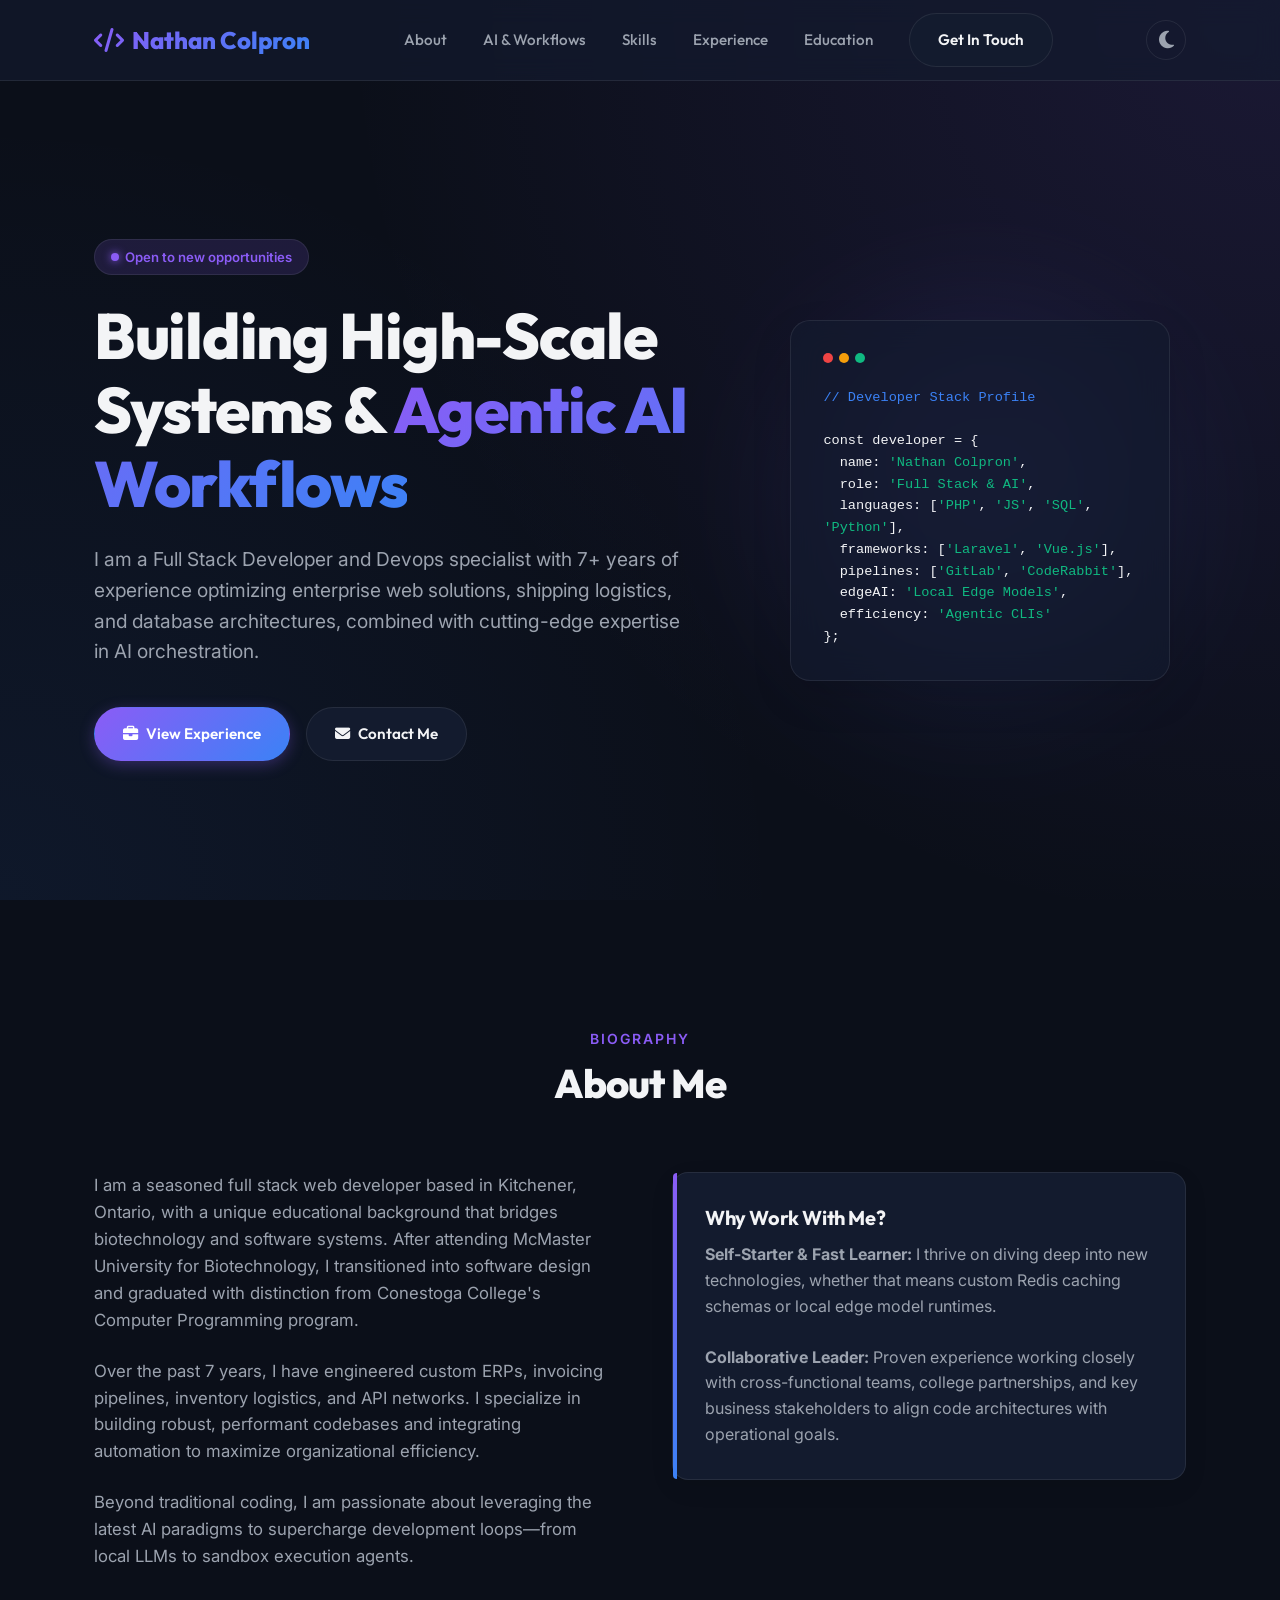
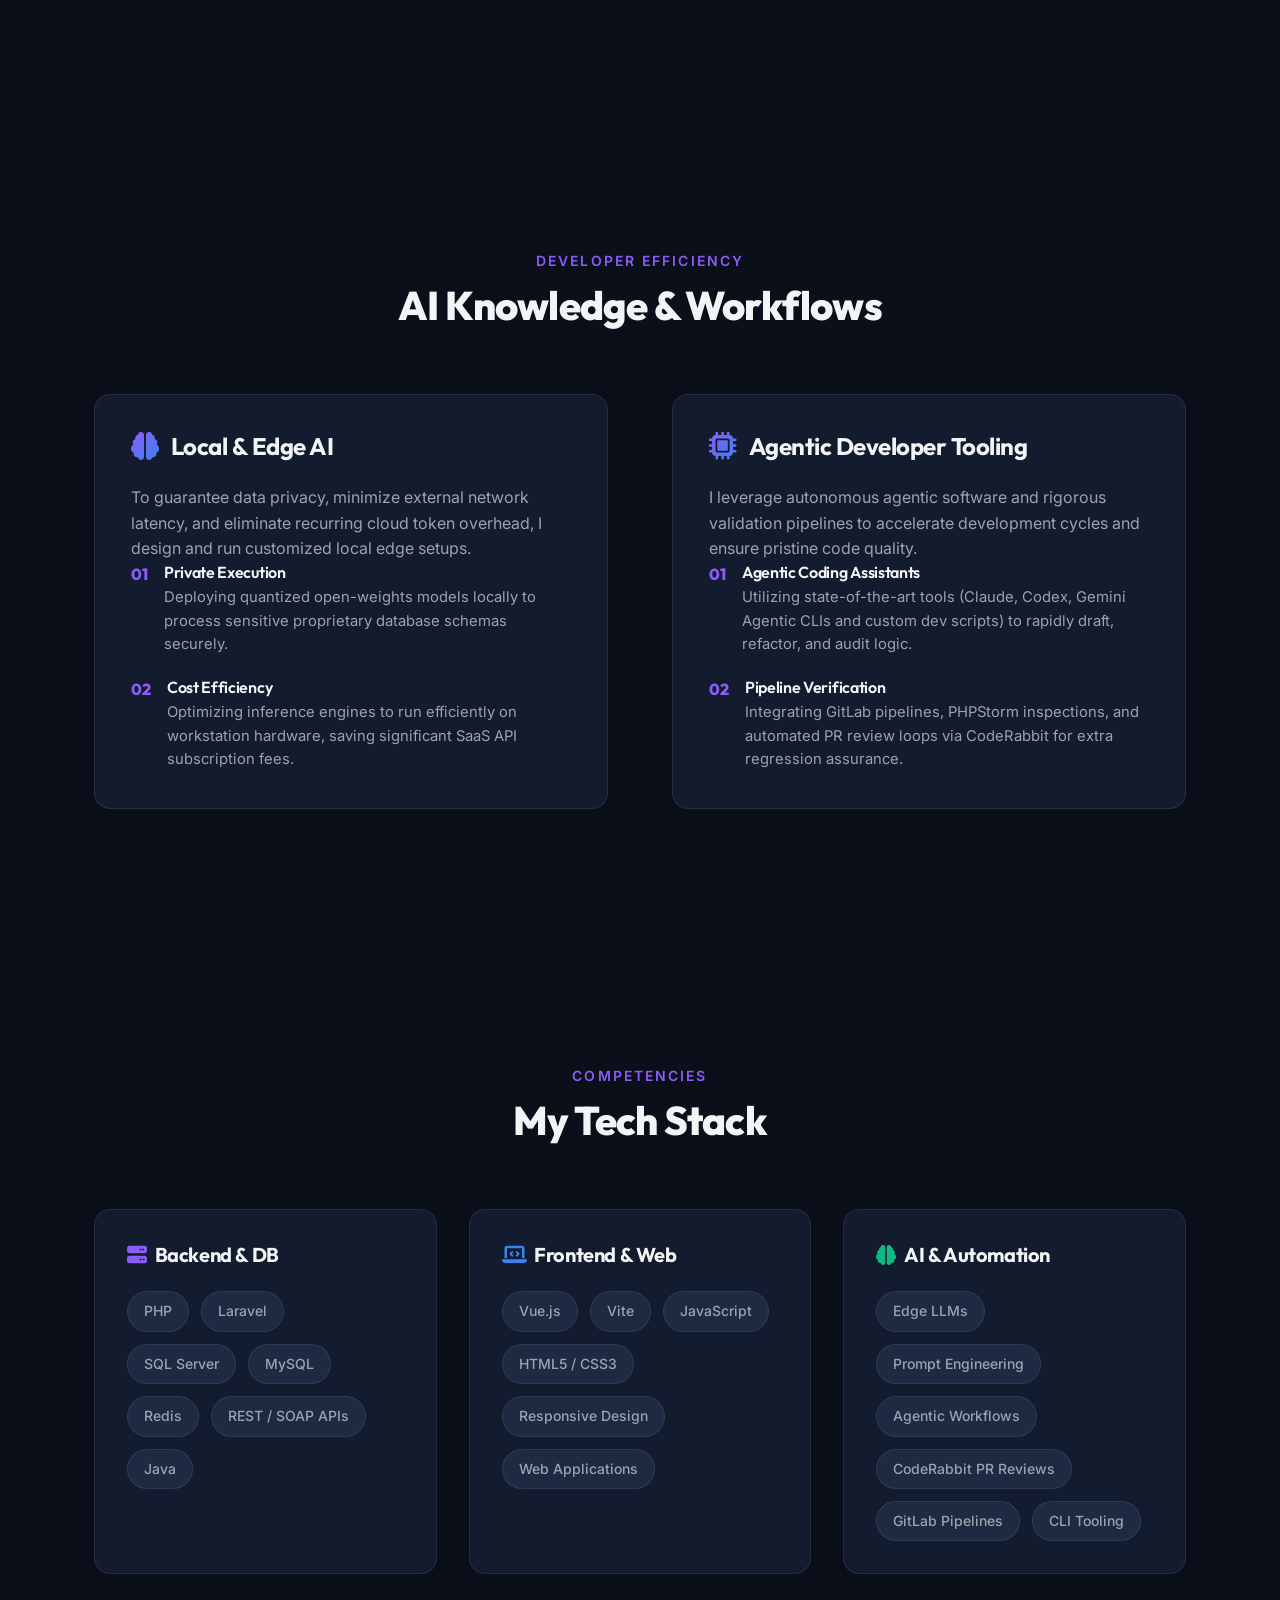
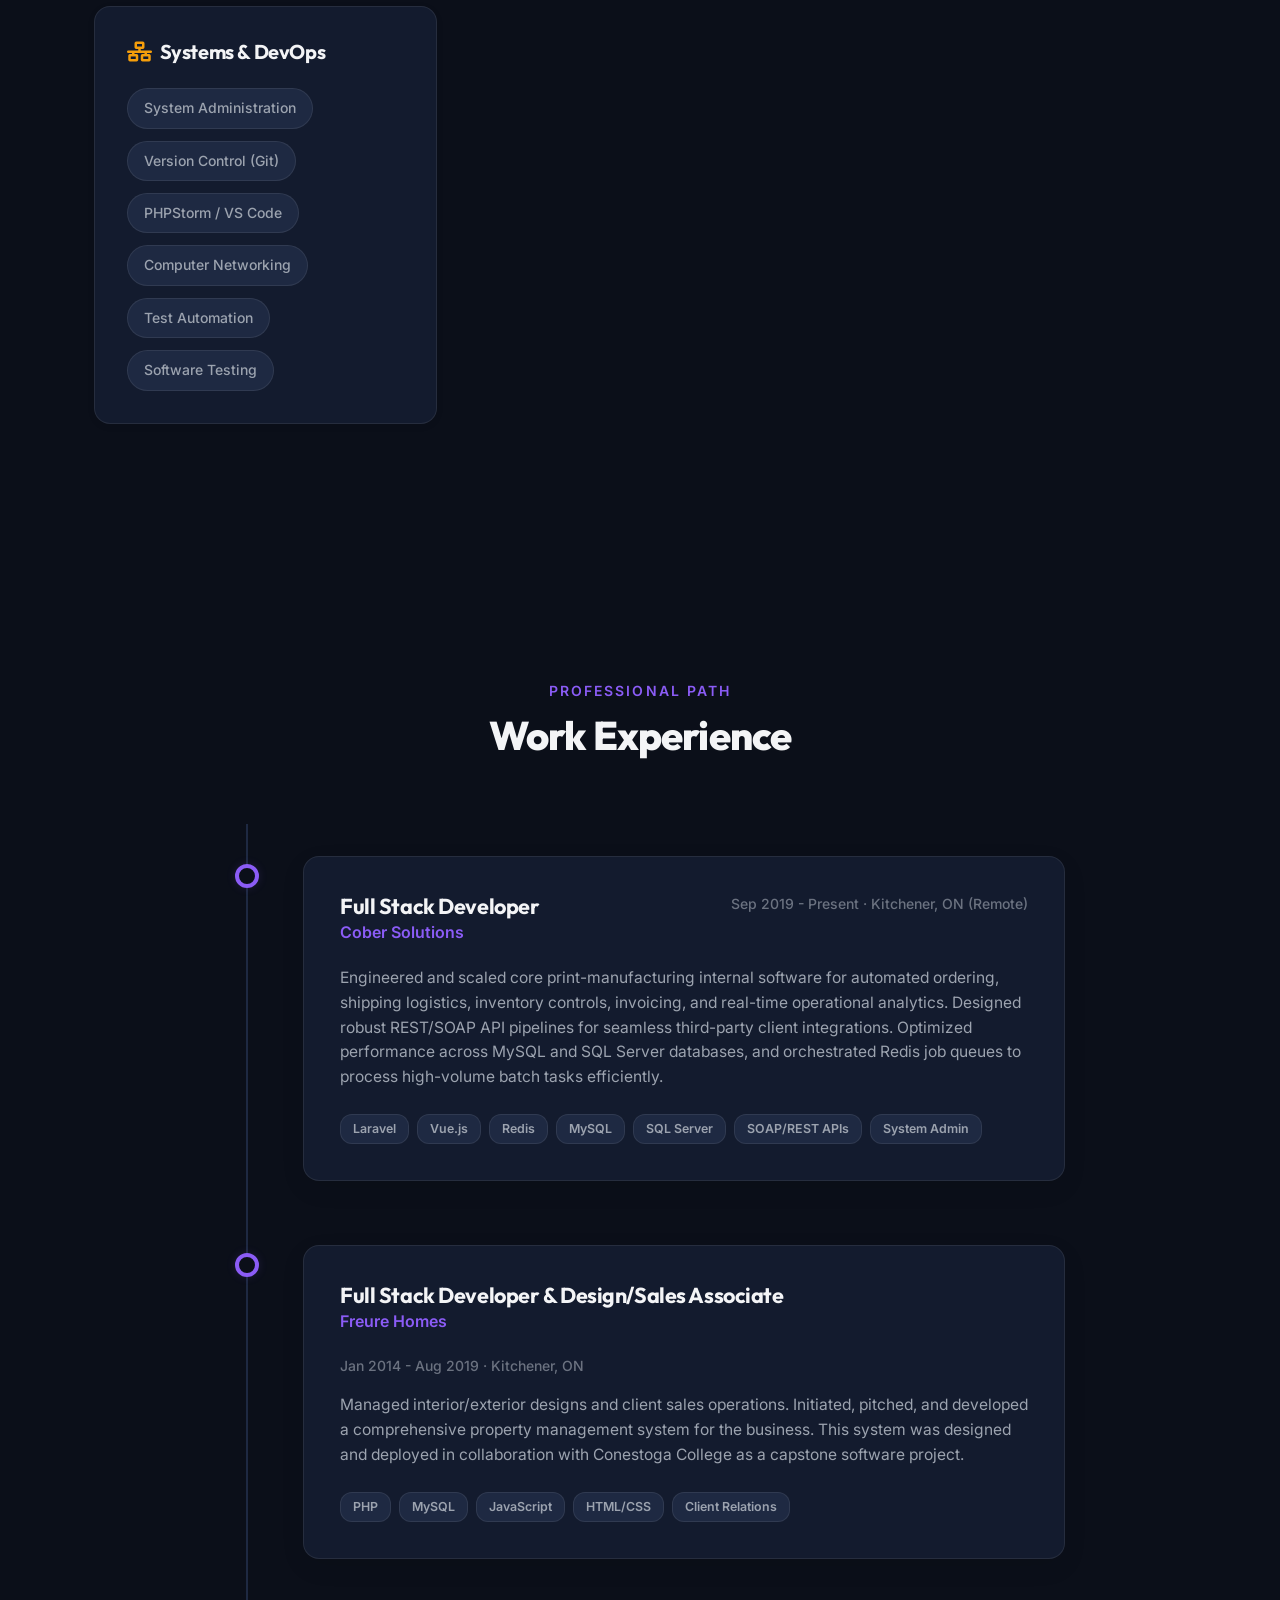
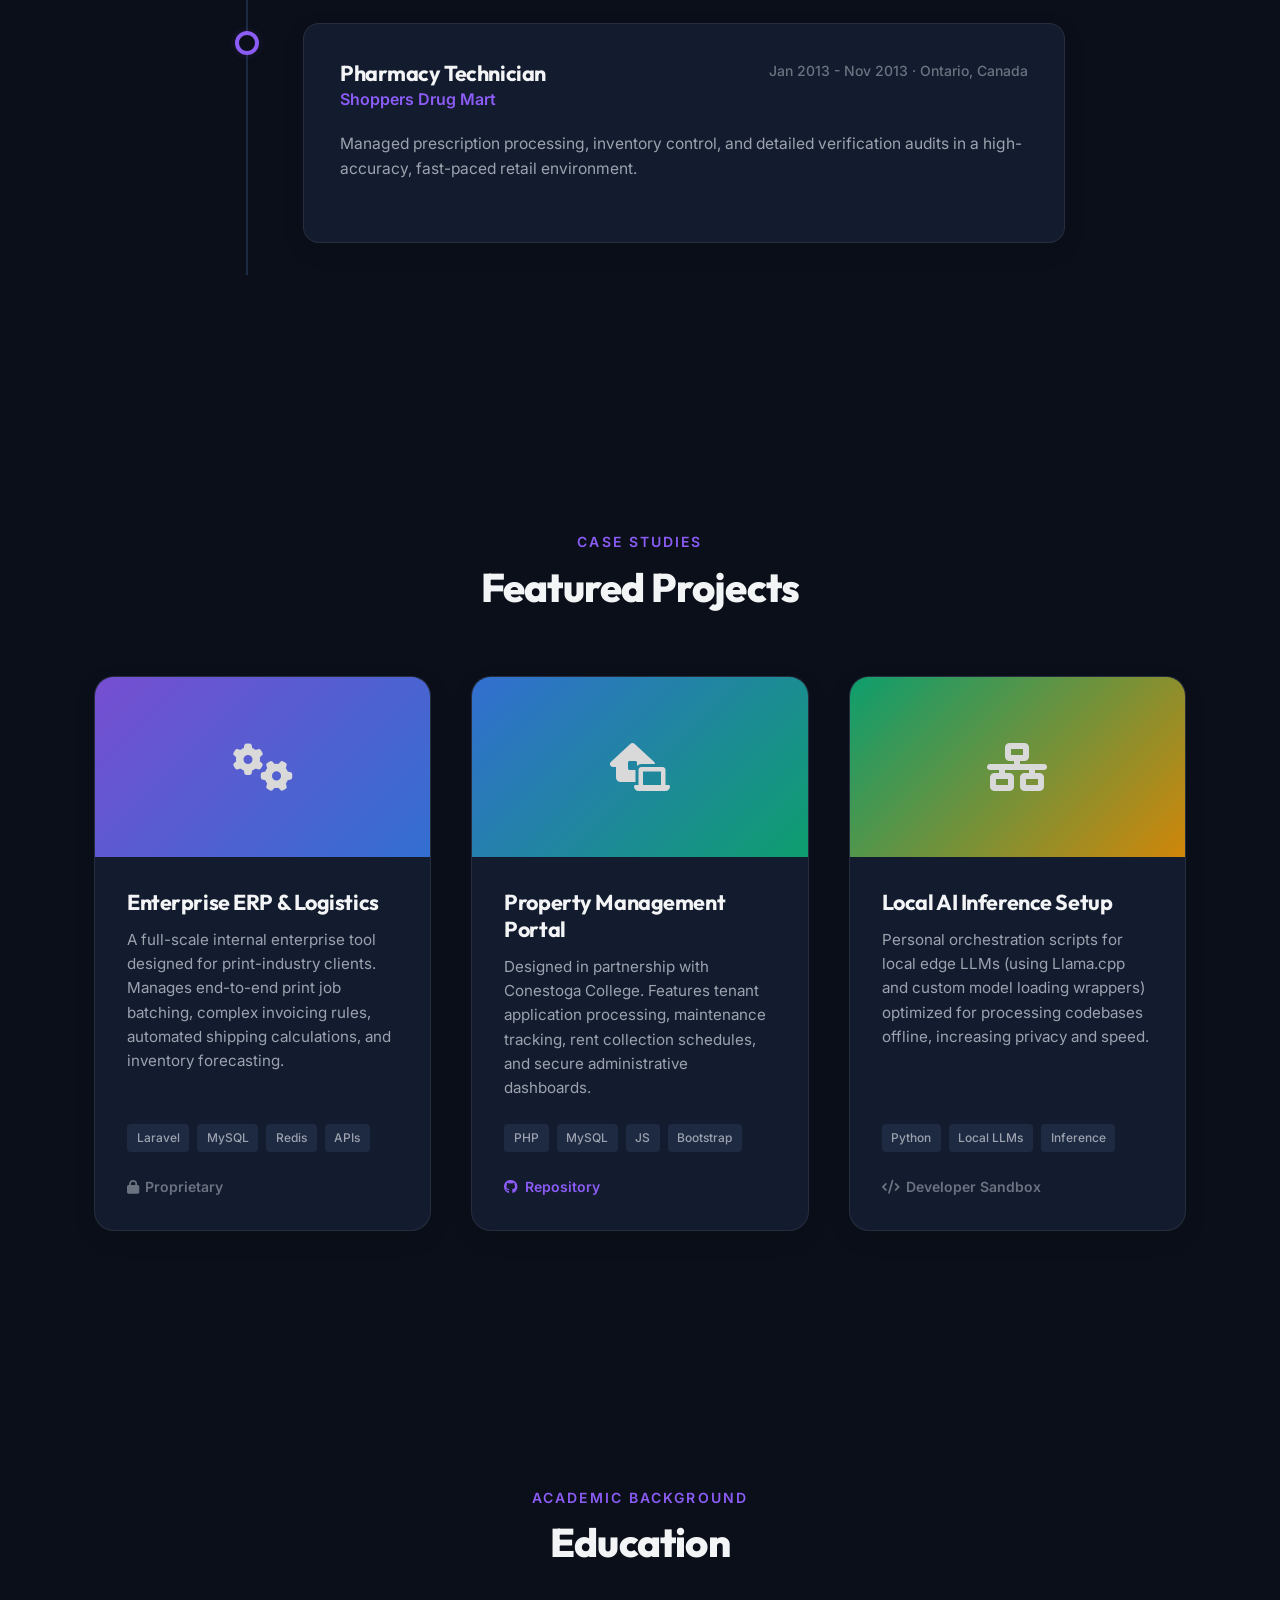
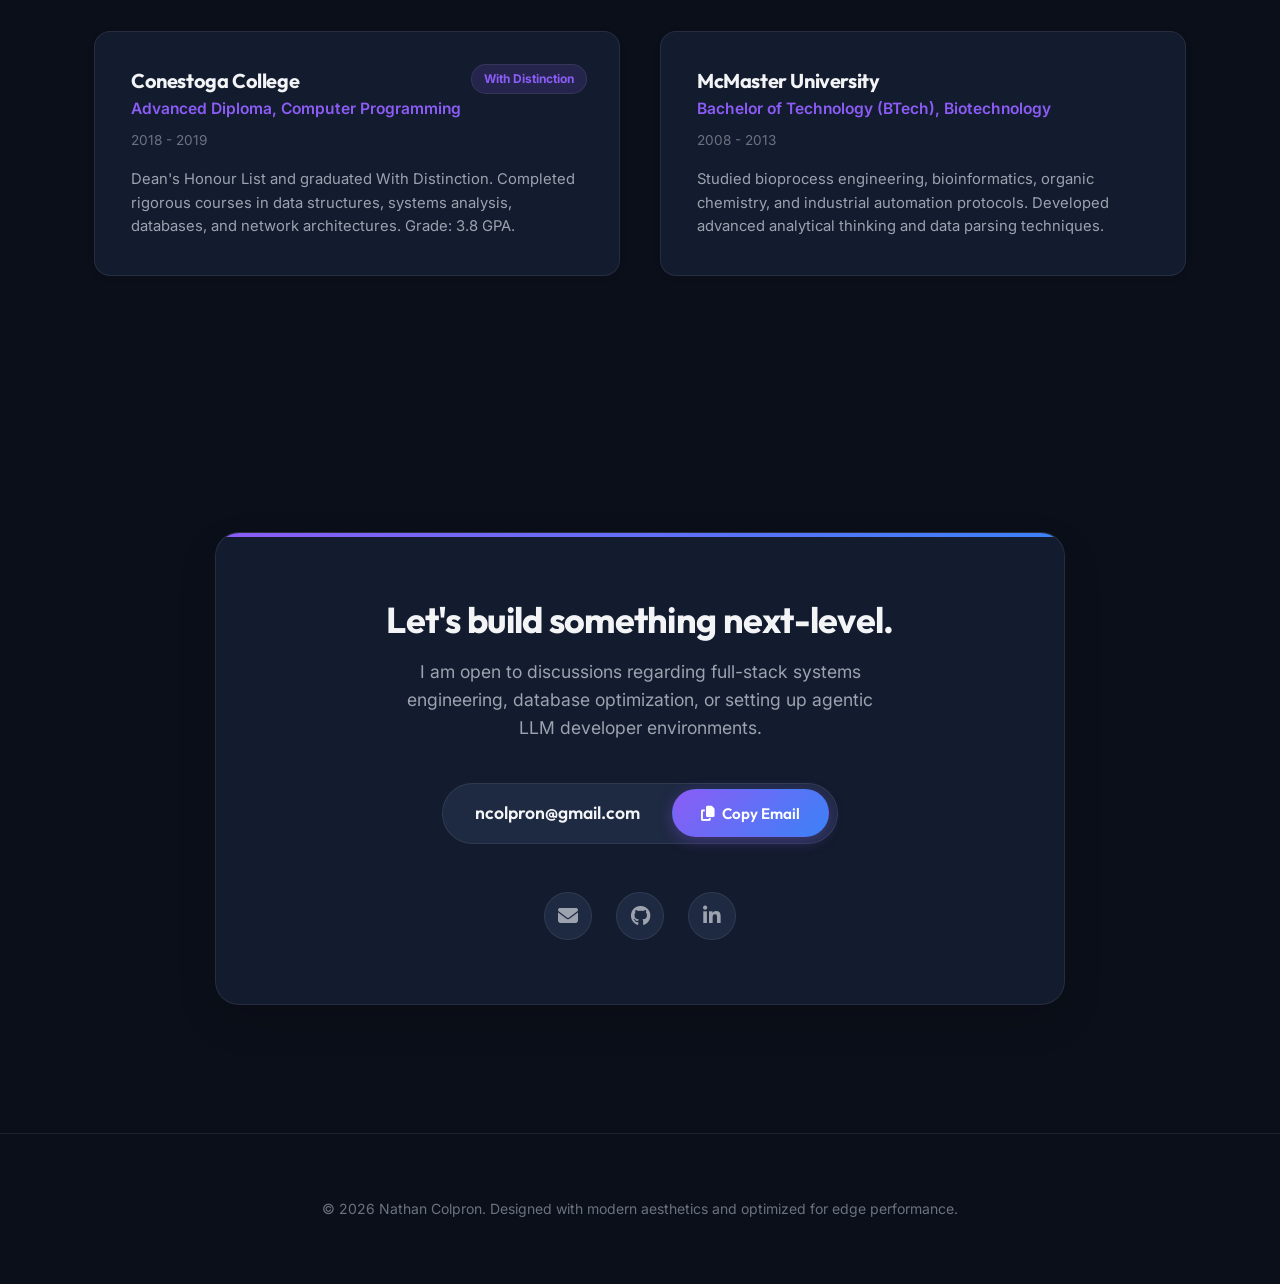
==== commit 169ec883: "Replace Antigravity CLI references with generic CLI Tooling" ====
--- a/index.html
+++ b/index.html
@@ -166,7 +166,7 @@
                 <span class="ai-workflow-item-num">01</span>
                 <div>
                   <h4 class="ai-workflow-item-title">Agentic Coding Assistants</h4>
-                  <p class="ai-workflow-item-desc">Utilizing state-of-the-art tools (Claude, Codex, Gemini Agentic CLIs like Antigravity) to rapidly draft, refactor, and audit logic.</p>
+                  <p class="ai-workflow-item-desc">Utilizing state-of-the-art tools (Claude, Codex, Gemini Agentic CLIs and custom dev scripts) to rapidly draft, refactor, and audit logic.</p>
                 </div>
               </li>
               <li class="ai-workflow-item">
@@ -225,7 +225,7 @@
             <span class="skill-pill">Agentic Workflows</span>
             <span class="skill-pill">CodeRabbit PR Reviews</span>
             <span class="skill-pill">GitLab Pipelines</span>
-            <span class="skill-pill">Antigravity CLI</span>
+            <span class="skill-pill">CLI Tooling</span>
           </div>
         </div>
 
